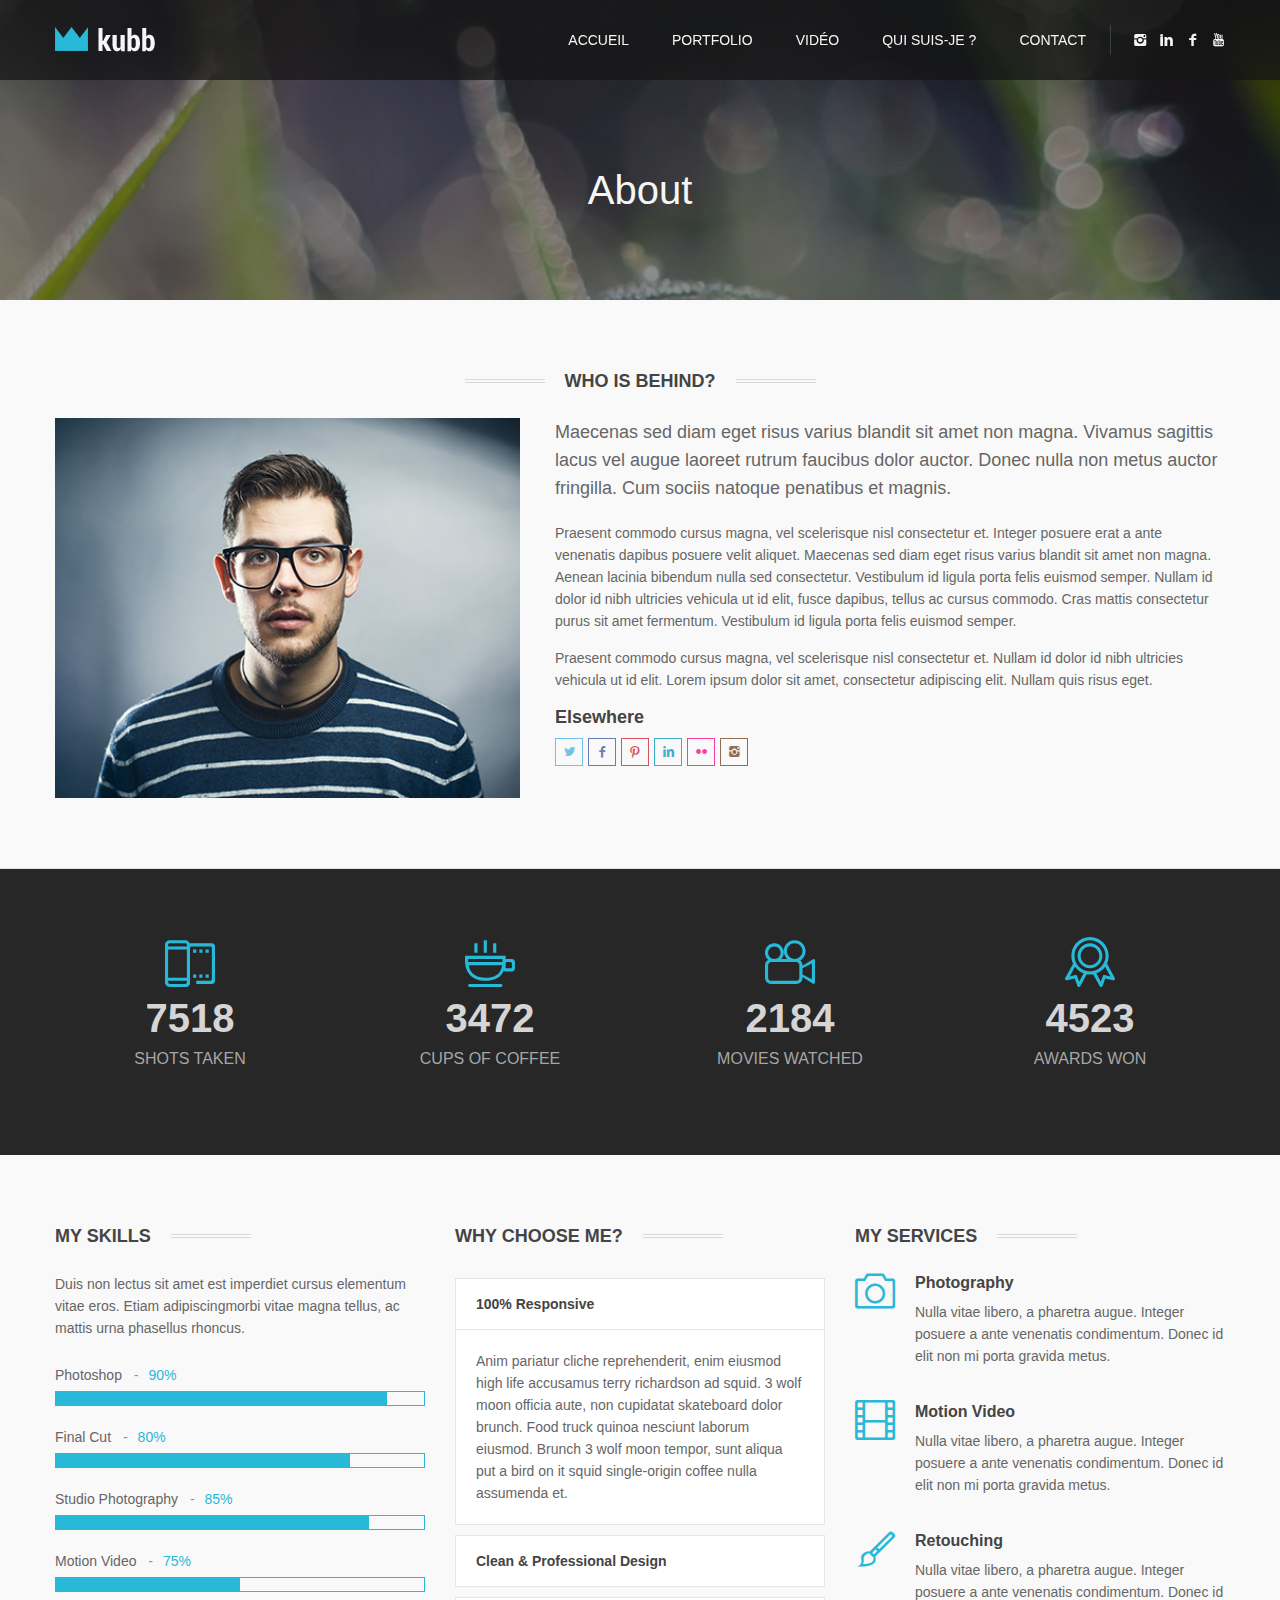
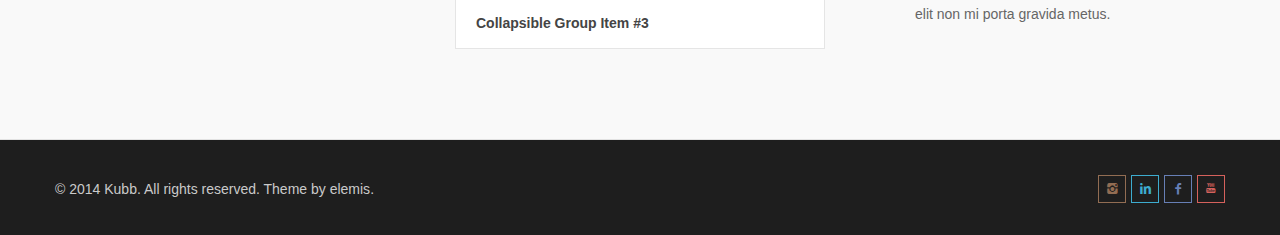
==== about.html @ 8f8e3b2b "Links update" ====
<!DOCTYPE html>
<html lang="en">

<head>
  <meta charset="utf-8">
  <meta name="viewport" content="width=device-width, initial-scale=1.0">
  <meta name="description" content="">
  <meta name="author" content="">
  <link rel="shortcut icon" href="style/images/favicon.png">
  <title>Kubb</title>
  <!-- Bootstrap core CSS -->
  <link href="style/css/bootstrap.css" rel="stylesheet">
  <link href="style/css/settings.css" rel="stylesheet">
  <link href="style/js/google-code-prettify/prettify.css" rel="stylesheet">
  <link href="style/js/fancybox/jquery.fancybox.css" rel="stylesheet" type="text/css" media="all" />
  <link href="style/js/fancybox/helpers/jquery.fancybox-thumbs.css?v=1.0.2" rel="stylesheet" type="text/css" />
  <link href="style.css" rel="stylesheet">
  <link href="style/css/color/aqua.css" rel="stylesheet">
  <link
    href='http://fonts.googleapis.com/css?family=Roboto:400,400italic,500,500italic,700italic,700,900,900italic,300italic,300,100italic,100'
    rel='stylesheet' type='text/css'>
  <link href='http://fonts.googleapis.com/css?family=Roboto+Condensed:300italic,400italic,700italic,400,700,300'
    rel='stylesheet' type='text/css'>
  <link href='http://fonts.googleapis.com/css?family=Roboto+Slab:400,700,300,100' rel='stylesheet' type='text/css'>
  <link href="style/type/fontello.css" rel="stylesheet">
  <link href="style/type/budicons.css" rel="stylesheet">
  <!-- HTML5 shim and Respond.js IE8 support of HTML5 elements and media queries -->
  <!--[if lt IE 9]>
      <script src="style/js/html5shiv.js"></script>
      <script src="https://oss.maxcdn.com/libs/respond.js/1.3.0/respond.min.js"></script>
      <![endif]-->
</head>

<body>
  <div class="body-wrapper">
    <div class="navbar">
      <div class="navbar-header">
        <div class="container">
          <div class="basic-wrapper"> <a class="btn responsive-menu pull-right" data-toggle="collapse"
              data-target=".navbar-collapse"><i class='icon-menu-1'></i></a> <a class="navbar-brand"
              href="index.html"><img src="style/images/logo.png" alt="" data-src="style/images/logo.png"
                data-ret="style/images/logo@2x.png" class="retina" /></a> </div>
          <nav class="collapse navbar-collapse pull-right">
            <ul class="nav navbar-nav">
              <li class="dropdown">
                <a href="index.html">Accueil</a>
              </li>
              <li class=" dropdown">
                <a href="portfolio.html">Portfolio</a>
              </li>
              <li class=" dropdown">
                <a href="video.html">Vidéo</a>
              </li>
              <li class=" dropdown"><a href="about.html">Qui suis-je ?</a>
              </li>
              <li class=" dropdown"><a href="contact.html">Contact</a>
              </li>
            </ul>
            <ul class=" social pull-right">
              <li><a href="https://www.instagram.com/rottier_rachel/" target="_blank"><i
                    class="icon-s-instagram"></i></a></li>
              <li><a href="https://www.linkedin.com/in/rachel-rottier-8515381b0/" target="_blank"><i
                    class="icon-s-linkedin"></i></a>
              </li>
              <li><a href="https://www.facebook.com/Rottier.Rachel" target="_blank"><i class="icon-s-facebook"></i></a>
              </li>
              <li><a href="https://www.facebook.com/Rottier.Rachel" target="_blank"><i class="icon-s-youtube"></i></a>
              </li>
            </ul>
          </nav>
        </div>
      </div>
      <!--/.nav-collapse -->
    </div>
    <!--/.navbar -->
    <div class="page-title" style="background-image: url(style/images/art/page-title-7.jpg);">
      <div class="overlay"></div>
      <h1>About</h1>
    </div>
    <div class="light-wrapper">
      <div class="container inner">
        <div class="section-title text-center">
          <h3>Who is Behind?</h3>
        </div>
        <div class="row">
          <div class="col-sm-5 rp20">
            <figure><img src="style/images/art/about2.jpg" alt="" /></figure>
          </div>
          <!-- /.span3 -->
          <div class="col-sm-7">
            <p class="lead">Maecenas sed diam eget risus varius blandit sit amet non magna. Vivamus sagittis lacus vel
              augue laoreet rutrum faucibus dolor auctor. Donec nulla non metus auctor fringilla. Cum sociis natoque
              penatibus et magnis.</p>
            <p>Praesent commodo cursus magna, vel scelerisque nisl consectetur et. Integer posuere erat a ante venenatis
              dapibus posuere velit aliquet. Maecenas sed diam eget risus varius blandit sit amet non magna. Aenean
              lacinia bibendum nulla sed consectetur. Vestibulum id ligula porta felis euismod semper. Nullam id dolor
              id nibh ultricies vehicula ut id elit, fusce dapibus, tellus ac cursus commodo. Cras mattis consectetur
              purus sit amet fermentum. Vestibulum id ligula porta felis euismod semper.</p>
            <p>Praesent commodo cursus magna, vel scelerisque nisl consectetur et. Nullam id dolor id nibh ultricies
              vehicula ut id elit. Lorem ipsum dolor sit amet, consectetur adipiscing elit. Nullam quis risus eget.</p>
            <h3>Elsewhere</h3>
            <ul class="social">
              <li><a href="#"><i class="icon-s-twitter"></i></a></li>
              <li><a href="#"><i class="icon-s-facebook"></i></a></li>
              <li><a href="#"><i class="icon-s-pinterest"></i></a></li>
              <li><a href="#"><i class="icon-s-linkedin"></i></a></li>
              <li><a href="#"><i class="icon-s-flickr"></i></a></li>
              <li><a href="#"><i class="icon-s-instagram"></i></a></li>
            </ul>
          </div>
          <!-- /.span9 -->
        </div>
        <!-- /.row -->

      </div>
    </div>
    <div class="black-wrapper">
      <div class="container inner">
        <div class="row text-center services-2 facts">
          <div class="col-sm-3">
            <div class="col-wrapper">
              <div class="icon-border bm15"> <i class="budicon-video-2"></i> </div>
              <h4>7518</h4>
              <p>Shots Taken</p>
            </div>
          </div>
          <div class="col-sm-3">
            <div class="col-wrapper">
              <div class="icon-border bm15"> <i class="budicon-coffee"></i> </div>
              <h4>3472</h4>
              <p>Cups of Coffee</p>
            </div>
          </div>
          <div class="col-sm-3">
            <div class="col-wrapper">
              <div class="icon-border bm15"> <i class="budicon-video"></i> </div>
              <h4>2184</h4>
              <p>Movies Watched</p>
            </div>
          </div>
          <div class="col-sm-3">
            <div class="col-wrapper">
              <div class="icon-border bm15"> <i class="budicon-award-1"></i> </div>
              <h4>4523</h4>
              <p>Awards Won</p>
            </div>
          </div>
        </div>
      </div>
    </div>

    <div class="light-wrapper">
      <div class="container inner">
        <div class="row">
          <div class="col-sm-4">
            <div class="section-title">
              <h3>My Skills</h3>
            </div>
            <p>Duis non lectus sit amet est imperdiet cursus elementum vitae eros. Etiam adipiscingmorbi vitae magna
              tellus, ac mattis urna phasellus rhoncus.</p>
            <div class="divide10"></div>
            <ul class="progress-list">
              <li>
                <p>Photoshop <em>90%</em></p>
                <div class="progress plain">
                  <div class="bar" style="width: 90%;"></div>
                </div>
              </li>
              <li>
                <p>Final Cut <em>80%</em></p>
                <div class="progress plain">
                  <div class="bar" style="width: 80%;"></div>
                </div>
              </li>
              <li>
                <p>Studio Photography <em>85%</em></p>
                <div class="progress plain">
                  <div class="bar" style="width: 85%;"></div>
                </div>
              </li>
              <li>
                <p>Motion Video <em>75%</em></p>
                <div class="progress plain">
                  <div class="bar" style="width: 50%;"></div>
                </div>
              </li>
            </ul>
            <!-- /.progress-list -->
          </div>
          <div class="col-sm-4">
            <div class="section-title">
              <h3>Why Choose Me?</h3>
            </div>
            <div class="divide5"></div>
            <div class="panel-group" id="accordion">
              <div class="panel panel-default">
                <div class="panel-heading">
                  <h4 class="panel-title"> <a data-toggle="collapse" class="panel-toggle active"
                      data-parent="#accordion" href="#collapseOne"> 100% Responsive </a> </h4>
                </div>
                <div id="collapseOne" class="panel-collapse collapse in">
                  <div class="panel-body">Anim pariatur cliche reprehenderit, enim eiusmod high life accusamus terry
                    richardson ad squid. 3 wolf moon officia aute, non cupidatat skateboard dolor brunch. Food truck
                    quinoa nesciunt laborum eiusmod. Brunch 3 wolf moon tempor, sunt aliqua put a bird on it squid
                    single-origin coffee nulla assumenda et.</div>
                </div>
              </div>
              <div class="panel panel-default">
                <div class="panel-heading">
                  <h4 class="panel-title"> <a data-toggle="collapse" class="panel-toggle" data-parent="#accordion"
                      href="#collapseTwo"> Clean & Professional Design </a> </h4>
                </div>
                <div id="collapseTwo" class="panel-collapse collapse">
                  <div class="panel-body"> Anim pariatur cliche reprehenderit, enim eiusmod high life accusamus terry
                    richardson ad squid. 3 wolf moon officia aute, non cupidatat skateboard dolor brunch. Food truck
                    quinoa nesciunt laborum eiusmod. Brunch 3 wolf moon tempor, sunt aliqua put a bird on it squid
                    single-origin coffee nulla assumenda shoreditch et. Ad vegan excepteur butcher vice lomo. Leggings
                    occaecat craft beer farm-to-table, raw denim aesthetic synth nesciunt you probably haven't heard of
                    them accusamus labore sustainable VHS. </div>
                </div>
              </div>
              <div class="panel panel-default">
                <div class="panel-heading">
                  <h4 class="panel-title"> <a data-toggle="collapse" class="panel-toggle" data-parent="#accordion"
                      href="#collapseThree"> Collapsible Group Item #3 </a> </h4>
                </div>
                <div id="collapseThree" class="panel-collapse collapse">
                  <div class="panel-body"> Anim pariatur cliche reprehenderit, enim eiusmod high life accusamus terry
                    richardson ad squid. 3 wolf moon officia aute, non cupidatat skateboard dolor brunch. Food truck
                    quinoa nesciunt laborum eiusmod. Brunch 3 wolf moon tempor, sunt aliqua put a bird on it squid
                    single-origin coffee nulla assumenda shoreditch et. Nihil anim keffiyeh helvetica, craft beer labore
                    wes anderson cred nesciunt sapiente ea proident. Ad vegan excepteur butcher vice lomo. Leggings
                    occaecat craft beer farm-to-table, raw denim aesthetic synth nesciunt you probably haven't heard of
                    them accusamus labore sustainable VHS. </div>
                </div>
              </div>
            </div>
          </div>
          <div class="col-sm-4">
            <div class="section-title">
              <h3> My Services</h3>
            </div>
            <div class="services-1">
              <div class="row">
                <div class="col-sm-12">
                  <div class="bm20">
                    <div class="icon"> <i class="budicon-camera-1 icn"></i> </div>
                    <!-- /.icon -->
                    <div class="text">
                      <h4>Photography</h4>
                      <p>Nulla vitae libero, a pharetra augue. Integer posuere a ante venenatis condimentum. Donec id
                        elit non mi porta gravida metus.</p>
                    </div>
                    <!-- /.text -->
                  </div>
                  <!-- /.div -->
                  <div class="bm20">
                    <div class="icon"> <i class="budicon-video-1 icn"></i> </div>
                    <!-- /.icon -->
                    <div class="text">
                      <h4>Motion Video</h4>
                      <p>Nulla vitae libero, a pharetra augue. Integer posuere a ante venenatis condimentum. Donec id
                        elit non mi porta gravida metus.</p>
                    </div>
                    <!-- /.text -->
                  </div>
                  <!-- /.div -->
                  <div class="bm20">
                    <div class="icon"> <i class="budicon-brush icn"></i> </div>
                    <!-- /.icon -->
                    <div class="text">
                      <h4>Retouching</h4>
                      <p>Nulla vitae libero, a pharetra augue. Integer posuere a ante venenatis condimentum. Donec id
                        elit non mi porta gravida metus.</p>
                    </div>
                    <!-- /.text -->
                  </div>
                  <!-- /.div -->
                </div>
                <!-- /.col-sm-12 -->
              </div>
              <!-- /.row -->
            </div>
            <!-- /.col-services -->
          </div>
        </div>
      </div>
    </div>
    <footer class="footer black-wrapper">
      <div class="container inner">
        <p class="pull-left">© 2014 Kubb. All rights reserved. Theme by <a href="http://elemisfreebies.com">elemis</a>.
        </p>
        <ul class="social pull-right">
          <li><a href="https://www.instagram.com/rottier_rachel/"><i class="icon-s-instagram"></i></a></li>
          <li><a href="https://www.linkedin.com/in/rachel-rottier-8515381b0/"><i class="icon-s-linkedin"></i></a></li>
          <li><a href="https://www.facebook.com/Rottier.Rachel"><i class="icon-s-facebook"></i></a></li>
          <li><a href="#"><i class="icon-s-youtube"></i></a></li>
        </ul>
      </div>
      <!-- .container -->
    </footer>
    <!-- /footer -->

  </div>
  <!-- /.body-wrapper -->
  <script src="style/js/jquery.min.js"></script>
  <script src="style/js/bootstrap.min.js"></script>
  <script src="style/js/twitter-bootstrap-hover-dropdown.min.js"></script>
  <script src="style/js/jquery.themepunch.plugins.min.js"></script>
  <script src="style/js/jquery.themepunch.revolution.min.js"></script>
  <script src="style/js/jquery.fancybox.pack.js"></script>
  <script src="style/js/fancybox/helpers/jquery.fancybox-thumbs.js?v=1.0.2"></script>
  <script src="style/js/fancybox/helpers/jquery.fancybox-media.js?v=1.0.0"></script>
  <script src="style/js/jquery.isotope.min.js"></script>
  <script src="style/js/jquery.easytabs.min.js"></script>
  <script src="style/js/idangerous.swiper-2.1.min.js"></script>
  <script src="style/js/jquery.fitvids.js"></script>
  <script src="style/js/jquery.sticky.js"></script>
  <script src="style/js/google-code-prettify/prettify.js"></script>
  <script src="style/js/jquery.slickforms.js"></script>
  <script src="style/js/jquery.dcflickr.1.0.js"></script>
  <script src="style/js/retina.js"></script>
  <script src="style/js/classie.js"></script>
  <script src="style/js/scripts.js"></script>
</body>

</html>
---- style/css/settings.css ----
/*-----------------------------------------------------------------------------

	-	Revolution Slider 4.1 Captions -

		Screen Stylesheet

version:   	1.4.5
date:      	27/11/13
author:		themepunch
email:     	info@themepunch.com
website:   	http://www.themepunch.com
-----------------------------------------------------------------------------*/



/*************************
	-	CAPTIONS	-
**************************/

.tp-hide-revslider,.tp-caption.tp-hidden-caption	{	visibility:hidden !important; display:none !important;}


.tp-caption { z-index:1; white-space:nowrap}

.tp-caption-demo .tp-caption	{	position:relative !important; display:inline-block; margin-bottom:10px; margin-right:20px !important;}


.tp-caption.whitedivider3px {

	color: #000000;
	text-shadow: none;
	background-color: rgb(255, 255, 255);
	background-color: rgba(255, 255, 255, 1);
	text-decoration: none;
	min-width: 408px;
	min-height: 3px;
	background-position: initial initial;
	background-repeat: initial initial;
	border-width: 0px;
	border-color: #000000;
	border-style: none;
}


.tp-caption.finewide_large_white {
color:#ffffff;
text-shadow:none;
font-size:60px;
line-height:60px;
font-weight:300;
font-family:"Open Sans", sans-serif;
background-color:transparent;
text-decoration:none;
text-transform:uppercase;
letter-spacing:8px;
border-width:0px;
border-color:rgb(0, 0, 0);
border-style:none;
}

.tp-caption.whitedivider3px {
color:#000000;
text-shadow:none;
background-color:rgb(255, 255, 255);
background-color:rgba(255, 255, 255, 1);
text-decoration:none;
font-size:0px;
line-height:0;
min-width:468px;
min-height:3px;
border-width:0px;
border-color:rgb(0, 0, 0);
border-style:none;
}

.tp-caption.finewide_medium_white {
color:#ffffff;
text-shadow:none;
font-size:37px;
line-height:37px;
font-weight:300;
font-family:"Open Sans", sans-serif;
background-color:transparent;
text-decoration:none;
text-transform:uppercase;
letter-spacing:5px;
border-width:0px;
border-color:rgb(0, 0, 0);
border-style:none;
}

.tp-caption.boldwide_small_white {
font-size:25px;
line-height:25px;
font-weight:800;
font-family:"Open Sans", sans-serif;
color:rgb(255, 255, 255);
text-decoration:none;
background-color:transparent;
text-shadow:none;
text-transform:uppercase;
letter-spacing:5px;
border-width:0px;
border-color:rgb(0, 0, 0);
border-style:none;
}

.tp-caption.whitedivider3px_vertical {
color:#000000;
text-shadow:none;
background-color:rgb(255, 255, 255);
background-color:rgba(255, 255, 255, 1);
text-decoration:none;
font-size:0px;
line-height:0;
min-width:3px;
min-height:130px;
border-width:0px;
border-color:rgb(0, 0, 0);
border-style:none;
}

.tp-caption.finewide_small_white {
color:#ffffff;
text-shadow:none;
font-size:25px;
line-height:25px;
font-weight:300;
font-family:"Open Sans", sans-serif;
background-color:transparent;
text-decoration:none;
text-transform:uppercase;
letter-spacing:5px;
border-width:0px;
border-color:rgb(0, 0, 0);
border-style:none;
}

.tp-caption.finewide_verysmall_white_mw {
font-size:13px;
line-height:25px;
font-weight:400;
font-family:"Open Sans", sans-serif;
color:#ffffff;
text-decoration:none;
background-color:transparent;
text-shadow:none;
text-transform:uppercase;
letter-spacing:5px;
max-width:470px;
white-space:normal !important;
border-width:0px;
border-color:rgb(0, 0, 0);
border-style:none;
}

.tp-caption.lightgrey_divider {
text-decoration:none;
background-color:rgb(235, 235, 235);
background-color:rgba(235, 235, 235, 1);
width:370px;
height:3px;
background-position:initial initial;
background-repeat:initial initial;
border-width:0px;
border-color:rgb(34, 34, 34);
border-style:none;
}

.tp-caption.finewide_large_white {
color: #FFF;
text-shadow: none;
font-size: 60px;
line-height: 60px;
font-weight: 300;
font-family: "Open Sans", sans-serif;
background-color: rgba(0, 0, 0, 0);
text-decoration: none;
text-transform: uppercase;
letter-spacing: 8px;
border-width: 0px;
border-color: #000;
border-style: none;
}

.tp-caption.finewide_medium_white {
color: #FFF;
text-shadow: none;
font-size: 34px;
line-height: 34px;
font-weight: 300;
font-family: "Open Sans", sans-serif;
background-color: rgba(0, 0, 0, 0);
text-decoration: none;
text-transform: uppercase;
letter-spacing: 5px;
border-width: 0px;
border-color: #000;
border-style: none;
}

.tp-caption.huge_red {
position:absolute;
color:rgb(223,75,107);
font-weight:400;
font-size:150px;
line-height:130px;
font-family: 'Oswald', sans-serif;
margin:0px;
border-width:0px;
border-style:none;
white-space:nowrap;
background-color:rgb(45,49,54);
padding:0px;
}

.tp-caption.middle_yellow {
position:absolute;
color:rgb(251,213,114);
font-weight:600;
font-size:50px;
line-height:50px;
font-family: 'Open Sans', sans-serif;
margin:0px;
border-width:0px;
border-style:none;
white-space:nowrap;
}

.tp-caption.huge_thin_yellow {
	position:absolute;
color:rgb(251,213,114);
font-weight:300;
font-size:90px;
line-height:90px;
font-family: 'Open Sans', sans-serif;
margin:0px;
letter-spacing: 20px;
border-width:0px;
border-style:none;
white-space:nowrap;
}

.tp-caption.big_dark {
position:absolute;
color:#333;
font-weight:700;
font-size:70px;
line-height:70px;
font-family:"Open Sans";
margin:0px;
border-width:0px;
border-style:none;
white-space:nowrap;
}

.tp-caption.medium_dark {
position:absolute;
color:#333;
font-weight:300;
font-size:40px;
line-height:40px;
font-family:"Open Sans";
margin:0px;
letter-spacing: 5px;
border-width:0px;
border-style:none;
white-space:nowrap;
}


.tp-caption.medium_grey {
position:absolute;
color:#fff;
text-shadow:0px 2px 5px rgba(0, 0, 0, 0.5);
font-weight:700;
font-size:20px;
line-height:20px;
font-family:Arial;
padding:2px 4px;
margin:0px;
border-width:0px;
border-style:none;
background-color:#888;
white-space:nowrap;
}

.tp-caption.small_text {
position:absolute;
color:#fff;
text-shadow:0px 2px 5px rgba(0, 0, 0, 0.5);
font-weight:700;
font-size:14px;
line-height:20px;
font-family:Arial;
margin:0px;
border-width:0px;
border-style:none;
white-space:nowrap;
}

.tp-caption.medium_text {
position:absolute;
color:#fff;
text-shadow:0px 2px 5px rgba(0, 0, 0, 0.5);
font-weight:700;
font-size:20px;
line-height:20px;
font-family:Arial;
margin:0px;
border-width:0px;
border-style:none;
white-space:nowrap;
}


.tp-caption.large_bold_white_25 {
font-size:55px;
line-height:65px;
font-weight:700;
font-family:"Open Sans";
color:#fff;
text-decoration:none;
background-color:transparent;
text-align:center;
text-shadow:#000 0px 5px 10px;
border-width:0px;
border-color:rgb(255, 255, 255);
border-style:none;
}

.tp-caption.medium_text_shadow {
font-size:25px;
line-height:25px;
font-weight:600;
font-family:"Open Sans";
color:#fff;
text-decoration:none;
background-color:transparent;
text-align:center;
text-shadow:#000 0px 5px 10px;
border-width:0px;
border-color:rgb(255, 255, 255);
border-style:none;
}

.tp-caption.large_text {
position:absolute;
color:#fff;
text-shadow:0px 2px 5px rgba(0, 0, 0, 0.5);
font-weight:700;
font-size:40px;
line-height:40px;
font-family:Arial;
margin:0px;
border-width:0px;
border-style:none;
white-space:nowrap;
}

.tp-caption.medium_bold_grey {
font-size:30px;
line-height:30px;
font-weight:800;
font-family:"Open Sans";
color:rgb(102, 102, 102);
text-decoration:none;
background-color:transparent;
text-shadow:none;
margin:0px;
padding:1px 4px 0px;
border-width:0px;
border-color:rgb(255, 214, 88);
border-style:none;
}

.tp-caption.very_large_text {
position:absolute;
color:#fff;
text-shadow:0px 2px 5px rgba(0, 0, 0, 0.5);
font-weight:700;
font-size:60px;
line-height:60px;
font-family:Arial;
margin:0px;
border-width:0px;
border-style:none;
white-space:nowrap;
letter-spacing:-2px;
}

.tp-caption.very_big_white {
position:absolute;
color:#fff;
text-shadow:none;
font-weight:800;
font-size:60px;
line-height:60px;
font-family:Arial;
margin:0px;
border-width:0px;
border-style:none;
white-space:nowrap;
padding:0px 4px;
padding-top:1px;
background-color:#000;
}

.tp-caption.very_big_black {
position:absolute;
color:#000;
text-shadow:none;
font-weight:700;
font-size:60px;
line-height:60px;
font-family:Arial;
margin:0px;
border-width:0px;
border-style:none;
white-space:nowrap;
padding:0px 4px;
padding-top:1px;
background-color:#fff;
}

.tp-caption.modern_medium_fat {
position:absolute;
color:#000;
text-shadow:none;
font-weight:800;
font-size:24px;
line-height:20px;
font-family:"Open Sans", sans-serif;
margin:0px;
border-width:0px;
border-style:none;
white-space:nowrap;
}

.tp-caption.modern_medium_fat_white {
position:absolute;
color:#fff;
text-shadow:none;
font-weight:800;
font-size:24px;
line-height:20px;
font-family:"Open Sans", sans-serif;
margin:0px;
border-width:0px;
border-style:none;
white-space:nowrap;
}

.tp-caption.modern_medium_light {
position:absolute;
color:#000;
text-shadow:none;
font-weight:300;
font-size:24px;
line-height:20px;
font-family:"Open Sans", sans-serif;
margin:0px;
border-width:0px;
border-style:none;
white-space:nowrap;
}

.tp-caption.modern_big_bluebg {
position:absolute;
color:#fff;
text-shadow:none;
font-weight:800;
font-size:30px;
line-height:36px;
font-family:"Open Sans", sans-serif;
padding:3px 10px;
margin:0px;
border-width:0px;
border-style:none;
background-color:#4e5b6c;
letter-spacing:0;
}

.tp-caption.modern_big_redbg {
position:absolute;
color:#fff;
text-shadow:none;
font-weight:300;
font-size:30px;
line-height:36px;
font-family:"Open Sans", sans-serif;
padding:3px 10px;
padding-top:1px;
margin:0px;
border-width:0px;
border-style:none;
background-color:#de543e;
letter-spacing:0;
}

.tp-caption.modern_small_text_dark {
position:absolute;
color:#555;
text-shadow:none;
font-size:14px;
line-height:22px;
font-family:Arial;
margin:0px;
border-width:0px;
border-style:none;
white-space:nowrap;
}

.tp-caption.boxshadow {
-moz-box-shadow:0px 0px 20px rgba(0, 0, 0, 0.5);
-webkit-box-shadow:0px 0px 20px rgba(0, 0, 0, 0.5);
box-shadow:0px 0px 20px rgba(0, 0, 0, 0.5);
}

.tp-caption.black {
color:#000;
text-shadow:none;
}

.tp-caption.noshadow {
text-shadow:none;
}

.tp-caption a {
color:#ff7302;
text-shadow:none;
-webkit-transition:all 0.2s ease-out;
-moz-transition:all 0.2s ease-out;
-o-transition:all 0.2s ease-out;
-ms-transition:all 0.2s ease-out;
}

.tp-caption a:hover {
color:#ffa902;
}

.tp-caption.thinheadline_dark {
position:absolute;
color:rgba(0,0,0,0.85);
text-shadow:none;
font-weight:300;
font-size:30px;
line-height:30px;
font-family:"Open Sans";
background-color:transparent;
}

.tp-caption.thintext_dark {
position:absolute;
color:rgba(0,0,0,0.85);
text-shadow:none;
font-weight:300;
font-size:16px;
line-height:26px;
font-family:"Open Sans";
background-color:transparent;
}

.tp-caption.medium_bg_red a {
	color: #fff;
    text-decoration: none;
}

.tp-caption.medium_bg_red a:hover {
	color: #fff;
    text-decoration: underline;
}

.tp-caption.smoothcircle {
font-size:30px;
line-height:75px;
font-weight:800;
font-family:"Open Sans";
color:rgb(255, 255, 255);
text-decoration:none;
background-color:rgb(0, 0, 0);
background-color:rgba(0, 0, 0, 0.498039);
padding:50px 25px;
text-align:center;
border-radius:500px 500px 500px 500px;
border-width:0px;
border-color:rgb(0, 0, 0);
border-style:none;
}

.tp-caption.largeblackbg {
font-size:50px;
line-height:70px;
font-weight:300;
font-family:"Open Sans";
color:rgb(255, 255, 255);
text-decoration:none;
background-color:rgb(0, 0, 0);
padding:0px 20px 5px;
text-shadow:none;
border-width:0px;
border-color:rgb(255, 255, 255);
border-style:none;
}

.tp-caption.largepinkbg {
position:absolute;
color:#fff;
text-shadow:none;
font-weight:300;
font-size:50px;
line-height:70px;
font-family:"Open Sans";
background-color:#db4360;
padding:0px 20px;
-webkit-border-radius:0px;
-moz-border-radius:0px;
border-radius:0px;
}

.tp-caption.largewhitebg {
position:absolute;
color:#000;
text-shadow:none;
font-weight:300;
font-size:50px;
line-height:70px;
font-family:"Open Sans";
background-color:#fff;
padding:0px 20px;
-webkit-border-radius:0px;
-moz-border-radius:0px;
border-radius:0px;
}

.tp-caption.largegreenbg {
position:absolute;
color:#fff;
text-shadow:none;
font-weight:300;
font-size:50px;
line-height:70px;
font-family:"Open Sans";
background-color:#67ae73;
padding:0px 20px;
-webkit-border-radius:0px;
-moz-border-radius:0px;
border-radius:0px;
}

.tp-caption.excerpt {
font-size:36px;
line-height:36px;
font-weight:700;
font-family:Arial;
color:#ffffff;
text-decoration:none;
background-color:rgba(0, 0, 0, 1);
text-shadow:none;
margin:0px;
letter-spacing:-1.5px;
padding:1px 4px 0px 4px;
width:150px;
white-space:normal !important;
height:auto;
border-width:0px;
border-color:rgb(255, 255, 255);
border-style:none;
}

.tp-caption.large_bold_grey {
font-size:60px;
line-height:60px;
font-weight:800;
font-family:"Open Sans";
color:rgb(102, 102, 102);
text-decoration:none;
background-color:transparent;
text-shadow:none;
margin:0px;
padding:1px 4px 0px;
border-width:0px;
border-color:rgb(255, 214, 88);
border-style:none;
}

.tp-caption.medium_thin_grey {
font-size:34px;
line-height:30px;
font-weight:300;
font-family:"Open Sans";
color:rgb(102, 102, 102);
text-decoration:none;
background-color:transparent;
padding:1px 4px 0px;
text-shadow:none;
margin:0px;
border-width:0px;
border-color:rgb(255, 214, 88);
border-style:none;
}

.tp-caption.small_thin_grey {
font-size:18px;
line-height:26px;
font-weight:300;
font-family:"Open Sans";
color:rgb(117, 117, 117);
text-decoration:none;
background-color:transparent;
padding:1px 4px 0px;
text-shadow:none;
margin:0px;
border-width:0px;
border-color:rgb(255, 214, 88);
border-style:none;
}

.tp-caption.lightgrey_divider {
text-decoration:none;
background-color:rgba(235, 235, 235, 1);
width:370px;
height:3px;
background-position:initial initial;
background-repeat:initial initial;
border-width:0px;
border-color:rgb(34, 34, 34);
border-style:none;
}

.tp-caption.large_bold_darkblue {
font-size:58px;
line-height:60px;
font-weight:800;
font-family:"Open Sans";
color:rgb(52, 73, 94);
text-decoration:none;
background-color:transparent;
border-width:0px;
border-color:rgb(255, 214, 88);
border-style:none;
}

.tp-caption.medium_bg_darkblue {
font-size:20px;
line-height:20px;
font-weight:800;
font-family:"Open Sans";
color:rgb(255, 255, 255);
text-decoration:none;
background-color:rgb(52, 73, 94);
padding:10px;
border-width:0px;
border-color:rgb(255, 214, 88);
border-style:none;
}

.tp-caption.medium_bold_red {
font-size:24px;
line-height:30px;
font-weight:800;
font-family:"Open Sans";
color:rgb(227, 58, 12);
text-decoration:none;
background-color:transparent;
padding:0px;
border-width:0px;
border-color:rgb(255, 214, 88);
border-style:none;
}

.tp-caption.medium_light_red {
font-size:21px;
line-height:26px;
font-weight:300;
font-family:"Open Sans";
color:rgb(227, 58, 12);
text-decoration:none;
background-color:transparent;
padding:0px;
border-width:0px;
border-color:rgb(255, 214, 88);
border-style:none;
}

.tp-caption.medium_bg_red {
font-size:20px;
line-height:20px;
font-weight:800;
font-family:"Open Sans";
color:rgb(255, 255, 255);
text-decoration:none;
background-color:rgb(227, 58, 12);
padding:10px;
border-width:0px;
border-color:rgb(255, 214, 88);
border-style:none;
}

.tp-caption.medium_bold_orange {
font-size:24px;
line-height:30px;
font-weight:800;
font-family:"Open Sans";
color:rgb(243, 156, 18);
text-decoration:none;
background-color:transparent;
border-width:0px;
border-color:rgb(255, 214, 88);
border-style:none;
}

.tp-caption.medium_bg_orange {
font-size:20px;
line-height:20px;
font-weight:800;
font-family:"Open Sans";
color:rgb(255, 255, 255);
text-decoration:none;
background-color:rgb(243, 156, 18);
padding:10px;
border-width:0px;
border-color:rgb(255, 214, 88);
border-style:none;
}

.tp-caption.grassfloor {
text-decoration:none;
background-color:rgba(160, 179, 151, 1);
width:4000px;
height:150px;
border-width:0px;
border-color:rgb(34, 34, 34);
border-style:none;
}

.tp-caption.large_bold_white {
font-size:58px;
line-height:60px;
font-weight:800;
font-family:"Open Sans";
color:rgb(255, 255, 255);
text-decoration:none;
background-color:transparent;
border-width:0px;
border-color:rgb(255, 214, 88);
border-style:none;
}

.tp-caption.medium_light_white {
font-size:30px;
line-height:36px;
font-weight:300;
font-family:"Open Sans";
color:rgb(255, 255, 255);
text-decoration:none;
background-color:transparent;
padding:0px;
border-width:0px;
border-color:rgb(255, 214, 88);
border-style:none;
}

.tp-caption.mediumlarge_light_white {
font-size:34px;
line-height:40px;
font-weight:300;
font-family:"Open Sans";
color:rgb(255, 255, 255);
text-decoration:none;
background-color:transparent;
padding:0px;
border-width:0px;
border-color:rgb(255, 214, 88);
border-style:none;
}

.tp-caption.mediumlarge_light_white_center {
font-size:34px;
line-height:40px;
font-weight:300;
font-family:"Open Sans";
color:#ffffff;
text-decoration:none;
background-color:transparent;
padding:0px 0px 0px 0px;
text-align:center;
border-width:0px;
border-color:rgb(255, 214, 88);
border-style:none;
}

.tp-caption.medium_bg_asbestos {
font-size:20px;
line-height:20px;
font-weight:800;
font-family:"Open Sans";
color:rgb(255, 255, 255);
text-decoration:none;
background-color:rgb(127, 140, 141);
padding:10px;
border-width:0px;
border-color:rgb(255, 214, 88);
border-style:none;
}

.tp-caption.medium_light_black {
font-size:30px;
line-height:36px;
font-weight:300;
font-family:"Open Sans";
color:rgb(0, 0, 0);
text-decoration:none;
background-color:transparent;
padding:0px;
border-width:0px;
border-color:rgb(255, 214, 88);
border-style:none;
}

.tp-caption.large_bold_black {
font-size:58px;
line-height:60px;
font-weight:800;
font-family:"Open Sans";
color:rgb(0, 0, 0);
text-decoration:none;
background-color:transparent;
border-width:0px;
border-color:rgb(255, 214, 88);
border-style:none;
}

.tp-caption.mediumlarge_light_darkblue {
font-size:34px;
line-height:40px;
font-weight:300;
font-family:"Open Sans";
color:rgb(52, 73, 94);
text-decoration:none;
background-color:transparent;
padding:0px;
border-width:0px;
border-color:rgb(255, 214, 88);
border-style:none;
}

.tp-caption.small_light_white {
font-size:17px;
line-height:28px;
font-weight:300;
font-family:"Open Sans";
color:rgb(255, 255, 255);
text-decoration:none;
background-color:transparent;
padding:0px;
border-width:0px;
border-color:rgb(255, 214, 88);
border-style:none;
}

.tp-caption.roundedimage {
border-width:0px;
border-color:rgb(34, 34, 34);
border-style:none;
}

.tp-caption.large_bg_black {
font-size:40px;
line-height:40px;
font-weight:800;
font-family:"Open Sans";
color:rgb(255, 255, 255);
text-decoration:none;
background-color:rgb(0, 0, 0);
padding:10px 20px 15px;
border-width:0px;
border-color:rgb(255, 214, 88);
border-style:none;
}

.tp-caption.mediumwhitebg {
font-size:30px;
line-height:30px;
font-weight:300;
font-family:"Open Sans";
color:rgb(0, 0, 0);
text-decoration:none;
background-color:rgb(255, 255, 255);
padding:5px 15px 10px;
text-shadow:none;
border-width:0px;
border-color:rgb(0, 0, 0);
border-style:none;
}

.tp-caption.medium_bg_orange_new1 {
font-size:20px;
line-height:20px;
font-weight:800;
font-family:"Open Sans";
color:rgb(255, 255, 255);
text-decoration:none;
background-color:rgb(243, 156, 18);
padding:10px;
border-width:0px;
border-color:rgb(255, 214, 88);
border-style:none;
}



.tp-caption.boxshadow{
		-moz-box-shadow: 0px 0px 20px rgba(0, 0, 0, 0.5);
		-webkit-box-shadow: 0px 0px 20px rgba(0, 0, 0, 0.5);
		box-shadow: 0px 0px 20px rgba(0, 0, 0, 0.5);
	}

.tp-caption.black{
		color: #000;
		text-shadow: none;
		font-weight: 300;
		font-size: 19px;
		line-height: 19px;
		font-family: 'Open Sans', sans;
	}

.tp-caption.noshadow {
		text-shadow: none;
	}


.tp_inner_padding	{	box-sizing:border-box;
						-webkit-box-sizing:border-box;
						-moz-box-sizing:border-box;
						max-height:none !important;	}


/*.tp-caption			{	transform:none !important}*/


/*********************************
	-	SPECIAL TP CAPTIONS -
**********************************/
.tp-caption .frontcorner		{
										width: 0;
										height: 0;
										border-left: 40px solid transparent;
										border-right: 0px solid transparent;
										border-top: 40px solid #00A8FF;
										position: absolute;left:-40px;top:0px;
									}

.tp-caption .backcorner		{
										width: 0;
										height: 0;
										border-left: 0px solid transparent;
										border-right: 40px solid transparent;
										border-bottom: 40px solid #00A8FF;
										position: absolute;right:0px;top:0px;
									}

.tp-caption .frontcornertop		{
										width: 0;
										height: 0;
										border-left: 40px solid transparent;
										border-right: 0px solid transparent;
										border-bottom: 40px solid #00A8FF;
										position: absolute;left:-40px;top:0px;
									}

.tp-caption .backcornertop		{
										width: 0;
										height: 0;
										border-left: 0px solid transparent;
										border-right: 40px solid transparent;
										border-top: 40px solid #00A8FF;
										position: absolute;right:0px;top:0px;
									}

/******************************
	-	BUTTONS	-
*******************************/

.tp-simpleresponsive .button				{	padding:6px 13px 5px; border-radius: 3px; -moz-border-radius: 3px; -webkit-border-radius: 3px; height:30px;
												cursor:pointer;
												color:#fff !important; text-shadow:0px 1px 1px rgba(0, 0, 0, 0.6) !important; font-size:15px; line-height:45px !important;
												background:url(../images/gradient/g30.png) repeat-x top; font-family: arial, sans-serif; font-weight: bold; letter-spacing: -1px;
											}

.tp-simpleresponsive  .button.big			{	color:#fff; text-shadow:0px 1px 1px rgba(0, 0, 0, 0.6); font-weight:bold; padding:9px 20px; font-size:19px;  line-height:57px !important; background:url(../images/gradient/g40.png) repeat-x top;}


.tp-simpleresponsive  .purchase:hover,
.tp-simpleresponsive  .button:hover,
.tp-simpleresponsive  .button.big:hover		{	background-position:bottom, 15px 11px;}



	@media only screen and (min-width: 768px) and (max-width: 959px) {

	 }



	@media only screen and (min-width: 480px) and (max-width: 767px) {
		.tp-simpleresponsive  .button	{	padding:4px 8px 3px; line-height:25px !important; font-size:11px !important;font-weight:normal;	}
		.tp-simpleresponsive  a.button { -webkit-transition: none; -moz-transition: none; -o-transition: none; -ms-transition: none;	 }


	}

    @media only screen and (min-width: 0px) and (max-width: 479px) {
		.tp-simpleresponsive  .button	{	padding:2px 5px 2px; line-height:20px !important; font-size:10px !important;}
		.tp-simpleresponsive  a.button { -webkit-transition: none; -moz-transition: none; -o-transition: none; -ms-transition: none;	 }
	}





/*	BUTTON COLORS	*/



.tp-simpleresponsive  .button.green, .tp-simpleresponsive  .button:hover.green,
.tp-simpleresponsive  .purchase.green, .tp-simpleresponsive  .purchase:hover.green			{ background-color:#21a117; -webkit-box-shadow:  0px 3px 0px 0px #104d0b;        -moz-box-shadow:   0px 3px 0px 0px #104d0b;        box-shadow:   0px 3px 0px 0px #104d0b;  }


.tp-simpleresponsive  .button.blue, .tp-simpleresponsive  .button:hover.blue,
.tp-simpleresponsive  .purchase.blue, .tp-simpleresponsive  .purchase:hover.blue			{ background-color:#1d78cb; -webkit-box-shadow:  0px 3px 0px 0px #0f3e68;        -moz-box-shadow:   0px 3px 0px 0px #0f3e68;        box-shadow:   0px 3px 0px 0px #0f3e68;}


.tp-simpleresponsive  .button.red, .tp-simpleresponsive  .button:hover.red,
.tp-simpleresponsive  .purchase.red, .tp-simpleresponsive  .purchase:hover.red				{ background-color:#cb1d1d; -webkit-box-shadow:  0px 3px 0px 0px #7c1212;        -moz-box-shadow:   0px 3px 0px 0px #7c1212;        box-shadow:   0px 3px 0px 0px #7c1212;}

.tp-simpleresponsive  .button.orange, .tp-simpleresponsive  .button:hover.orange,
.tp-simpleresponsive  .purchase.orange, .tp-simpleresponsive  .purchase:hover.orange		{ background-color:#ff7700; -webkit-box-shadow:  0px 3px 0px 0px #a34c00;        -moz-box-shadow:   0px 3px 0px 0px #a34c00;        box-shadow:   0px 3px 0px 0px #a34c00;}

.tp-simpleresponsive  .button.darkgrey, .tp-simpleresponsive  .button.grey,
.tp-simpleresponsive  .button:hover.darkgrey, .tp-simpleresponsive  .button:hover.grey,
.tp-simpleresponsive  .purchase.darkgrey, .tp-simpleresponsive  .purchase:hover.darkgrey	{ background-color:#555; -webkit-box-shadow:  0px 3px 0px 0px #222;        -moz-box-shadow:   0px 3px 0px 0px #222;        box-shadow:   0px 3px 0px 0px #222;}

.tp-simpleresponsive  .button.lightgrey, .tp-simpleresponsive  .button:hover.lightgrey,
.tp-simpleresponsive  .purchase.lightgrey, .tp-simpleresponsive  .purchase:hover.lightgrey	{ background-color:#888; -webkit-box-shadow:  0px 3px 0px 0px #555;        -moz-box-shadow:   0px 3px 0px 0px #555;        box-shadow:   0px 3px 0px 0px #555;}



/****************************************************************

	-	SET THE ANIMATION EVEN MORE SMOOTHER ON ANDROID   -

******************************************************************/

/*.tp-simpleresponsive				{	-webkit-perspective: 1500px;
										-moz-perspective: 1500px;
										-o-perspective: 1500px;
										-ms-perspective: 1500px;
										perspective: 1500px;
									}*/




/**********************************************
	-	FULLSCREEN AND FULLWIDHT CONTAINERS	-
**********************************************/

.fullscreen-container {
		width:100%;
		position:relative;
		padding:0;
}



.fullwidthbanner-container{
	width:100%;
	position:relative;
	padding:0;
	overflow:hidden;
}

.fullwidthbanner-container .fullwidthbanner{
	width:100%;
	position:relative;
}



/************************************************
	  - SOME CAPTION MODIFICATION AT START  -
*************************************************/
.tp-simpleresponsive .caption,
.tp-simpleresponsive .tp-caption {
	/*-ms-filter: "progid:DXImageTransform.Microsoft.Alpha(Opacity=0)";		-moz-opacity: 0;	-khtml-opacity: 0;	opacity: 0; */
	position:absolute;visibility: hidden;
	-webkit-font-smoothing: antialiased !important;
}


.tp-simpleresponsive img	{	max-width:none;}



/******************************
	-	IE8 HACKS	-
*******************************/
.noFilterClass {
	filter:none !important;
}


/******************************
	-	SHADOWS		-
******************************/
.tp-bannershadow  {
		position:absolute;

		margin-left:auto;
		margin-right:auto;
		-moz-user-select: none;
        -khtml-user-select: none;
        -webkit-user-select: none;
        -o-user-select: none;
	}

.tp-bannershadow.tp-shadow1 {	background:url(../assets/shadow1.png) no-repeat; background-size:100% 100%; width:890px; height:60px; bottom:-60px;}
.tp-bannershadow.tp-shadow2 {	background:url(../assets/shadow2.png) no-repeat; background-size:100% 100%; width:890px; height:60px;bottom:-60px;}
.tp-bannershadow.tp-shadow3 {	background:url(../assets/shadow3.png) no-repeat; background-size:100% 100%; width:890px; height:60px;bottom:-60px;}


/********************************
	-	FULLSCREEN VIDEO	-
*********************************/
.caption.fullscreenvideo {	left:0px; top:0px; position:absolute;width:100%;height:100%;}
.caption.fullscreenvideo iframe,
.caption.fullscreenvideo video	{ width:100% !important; height:100% !important; display: none}

.tp-caption.fullscreenvideo	{	left:0px; top:0px; position:absolute;width:100%;height:100%;}


.tp-caption.fullscreenvideo iframe,
.tp-caption.fullscreenvideo iframe video	{ width:100% !important; height:100% !important; display: none;}


.fullcoveredvideo video,
.fullscreenvideo video					{	background: #000;}

.fullcoveredvideo .tp-poster		{	background-position: center center;background-size: cover;width:100%;height:100%;top:0px;left:0px;}

.html5vid.videoisplaying .tp-poster	{	display: none}

.tp-video-play-button		{	background:#000;
								background:rgba(0,0,0,0.3);
								padding:5px;
								border-radius:5px;-moz-border-radius:5px;-webkit-border-radius:5px;
								position: absolute;
								top: 50%;
								left: 50%;
								font-size: 40px;
								color: #FFF;
								z-index: 3;
								margin-top: -27px;
								margin-left: -28px;
								text-align: center;
								cursor: pointer;
							}

.html5vid .tp-revstop		{	width:6px;height:20px; border-left:5px solid #fff; border-right:5px solid #fff; position: relative;margin:10px 20px;}						
.html5vid .tp-revstop	{	display:none;}
.html5vid.videoisplaying .revicon-right-dir	{	display:none}
.html5vid.videoisplaying .tp-revstop	{	display:block}

.html5vid.videoisplaying .tp-video-play-button	{	display:none}
.html5vid:hover .tp-video-play-button { display:block}		

.fullcoveredvideo .tp-video-play-button	{	display:none !important}			


/********************************
	-	FULLSCREEN VIDEO ENDS	-
*********************************/


/********************************
	-	DOTTED OVERLAYS	-
*********************************/
.tp-dottedoverlay						{	background-repeat:repeat;width:100%;height:100%;position:absolute;top:0px;left:0px;z-index:1;}
.tp-dottedoverlay.twoxtwo				{	background:url(../assets/gridtile.png)}
.tp-dottedoverlay.twoxtwowhite			{	background:url(../assets/gridtile_white.png)}
.tp-dottedoverlay.threexthree			{	background:url(../assets/gridtile_3x3.png)}
.tp-dottedoverlay.threexthreewhite		{	background:url(../assets/gridtile_3x3_white.png)}
/********************************
	-	DOTTED OVERLAYS ENDS	-
*********************************/


/************************
	-	NAVIGATION	-
*************************/

/** BULLETS **/

.tpclear		{	clear:both;}


.tp-bullets									{	z-index:1000; position:absolute;
												-ms-filter: "progid:DXImageTransform.Microsoft.Alpha(Opacity=100)";
												-moz-opacity: 1;
												-khtml-opacity: 1;
												opacity: 1;
												-webkit-transition: opacity 0.2s ease-out; -moz-transition: opacity 0.2s ease-out; -o-transition: opacity 0.2s ease-out; -ms-transition: opacity 0.2s ease-out;-webkit-transform: translateZ(5px);
											}
.tp-bullets.hidebullets					{
												-ms-filter: "progid:DXImageTransform.Microsoft.Alpha(Opacity=0)";
												-moz-opacity: 0;
												-khtml-opacity: 0;
												opacity: 0;
											}


.tp-bullets.simplebullets.navbar						{ 	border:1px solid #666; border-bottom:1px solid #444; background:url(../assets/boxed_bgtile.png); height:40px; padding:0px 10px; -webkit-border-radius: 5px; -moz-border-radius: 5px; border-radius: 5px ;}

.tp-bullets.simplebullets.navbar-old					{ 	 background:url(../assets/navigdots_bgtile.png); height:35px; padding:0px 10px; -webkit-border-radius: 5px; -moz-border-radius: 5px; border-radius: 5px ;}


.tp-bullets.simplebullets.round .bullet					{	cursor:pointer; position:relative;	background:url(../assets/bullet.png) no-Repeat top left;	width:20px;	height:20px;  margin-right:0px; float:left; margin-top:0px; margin-left:3px;}
.tp-bullets.simplebullets.round .bullet.last			{	margin-right:3px;}

.tp-bullets.simplebullets.round-old .bullet				{	cursor:pointer; position:relative;	background:url(../assets/bullets.png) no-Repeat bottom left;	width:23px;	height:23px;  margin-right:0px; float:left; margin-top:0px;}
.tp-bullets.simplebullets.round-old .bullet.last		{	margin-right:0px;}


/**	SQUARE BULLETS **/
.tp-bullets.simplebullets.square .bullet				{	cursor:pointer; position:relative;	background:url(../assets/bullets2.png) no-Repeat bottom left;	width:19px;	height:19px;  margin-right:0px; float:left; margin-top:0px;}
.tp-bullets.simplebullets.square .bullet.last			{	margin-right:0px;}


/**	SQUARE BULLETS **/
.tp-bullets.simplebullets.square-old .bullet			{	cursor:pointer; position:relative;	background:url(../assets/bullets2.png) no-Repeat bottom left;	width:19px;	height:19px;  margin-right:0px; float:left; margin-top:0px;}
.tp-bullets.simplebullets.square-old .bullet.last		{	margin-right:0px;}


/** navbar NAVIGATION VERSION **/
.tp-bullets.simplebullets.navbar .bullet			{	cursor:pointer; position:relative;	background:url(../assets/bullet_boxed.png) no-Repeat top left;	width:18px;	height:19px;   margin-right:5px; float:left; margin-top:0px;}

.tp-bullets.simplebullets.navbar .bullet.first		{	margin-left:0px !important;}
.tp-bullets.simplebullets.navbar .bullet.last		{	margin-right:0px !important;}



/** navbar NAVIGATION VERSION **/
.tp-bullets.simplebullets.navbar-old .bullet			{	cursor:pointer; position:relative;	background:url(../assets/navigdots.png) no-Repeat bottom left;	width:15px;	height:15px;  margin-left:5px !important; margin-right:5px !important;float:left; margin-top:10px;}
.tp-bullets.simplebullets.navbar-old .bullet.first		{	margin-left:0px !important;}
.tp-bullets.simplebullets.navbar-old .bullet.last		{	margin-right:0px !important;}


.tp-bullets.simplebullets .bullet:hover,
.tp-bullets.simplebullets .bullet.selected				{	background-position:top left; }

.tp-bullets.simplebullets.round .bullet:hover,
.tp-bullets.simplebullets.round .bullet.selected,
.tp-bullets.simplebullets.navbar .bullet:hover,
.tp-bullets.simplebullets.navbar .bullet.selected		{	background-position:bottom left; }



/*************************************
	-	TP ARROWS 	-
**************************************/
.tparrows												{	-ms-filter: "progid:DXImageTransform.Microsoft.Alpha(Opacity=100)";
															-moz-opacity: 1;
															-khtml-opacity: 1;
															opacity: 1;
															-webkit-transition: opacity 0.2s ease-out; -moz-transition: opacity 0.2s ease-out; -o-transition: opacity 0.2s ease-out; -ms-transition: opacity 0.2s ease-out;			
															-webkit-transform: translateZ(5000px);
															-webkit-transform-style: flat;
															-webkit-backface-visibility: hidden;
															z-index:600;
															position: relative;

														}
.tparrows.hidearrows									{
															-ms-filter: "progid:DXImageTransform.Microsoft.Alpha(Opacity=0)";
															-moz-opacity: 0;
															-khtml-opacity: 0;
															opacity: 0;
														}
.tp-leftarrow											{	z-index:100;cursor:pointer; position:relative;	background:url(../assets/large_left.png) no-Repeat top left;	width:40px;	height:40px;   }
.tp-rightarrow											{	z-index:100;cursor:pointer; position:relative;	background:url(../assets/large_right.png) no-Repeat top left;	width:40px;	height:40px;   }


.tp-leftarrow.round										{	z-index:100;cursor:pointer; position:relative;	background:url(../assets/small_left.png) no-Repeat top left;	width:19px;	height:14px;  margin-right:0px; float:left; margin-top:0px;	}
.tp-rightarrow.round									{	z-index:100;cursor:pointer; position:relative;	background:url(../assets/small_right.png) no-Repeat top left;	width:19px;	height:14px;  margin-right:0px; float:left;	margin-top:0px;}


.tp-leftarrow.round-old									{	z-index:100;cursor:pointer; position:relative;	background:url(../assets/arrow_left.png) no-Repeat top left;	width:26px;	height:26px;  margin-right:0px; float:left; margin-top:0px;	}
.tp-rightarrow.round-old								{	z-index:100;cursor:pointer; position:relative;	background:url(../assets/arrow_right.png) no-Repeat top left;	width:26px;	height:26px;  margin-right:0px; float:left;	margin-top:0px;}


.tp-leftarrow.navbar									{	z-index:100;cursor:pointer; position:relative;	background:url(../assets/small_left_boxed.png) no-Repeat top left;	width:20px;	height:15px;   float:left;	margin-right:6px; margin-top:12px;}
.tp-rightarrow.navbar									{	z-index:100;cursor:pointer; position:relative;	background:url(../assets/small_right_boxed.png) no-Repeat top left;	width:20px;	height:15px;   float:left;	margin-left:6px; margin-top:12px;}


.tp-leftarrow.navbar-old								{	z-index:100;cursor:pointer; position:relative;	background:url(../assets/arrowleft.png) no-Repeat top left;		width:9px;	height:16px;   float:left;	margin-right:6px; margin-top:10px;}
.tp-rightarrow.navbar-old								{	z-index:100;cursor:pointer; position:relative;	background:url(../assets/arrowright.png) no-Repeat top left;	width:9px;	height:16px;   float:left;	margin-left:6px; margin-top:10px;}

.tp-leftarrow.navbar-old.thumbswitharrow				{	margin-right:10px; }
.tp-rightarrow.navbar-old.thumbswitharrow				{	margin-left:0px; }

.tp-leftarrow.square									{	z-index:100;cursor:pointer; position:relative;	background:url(../assets/arrow_left2.png) no-Repeat top left;	width:12px;	height:17px;   float:left;	margin-right:0px; margin-top:0px;}
.tp-rightarrow.square									{	z-index:100;cursor:pointer; position:relative;	background:url(../assets/arrow_right2.png) no-Repeat top left;	width:12px;	height:17px;   float:left;	margin-left:0px; margin-top:0px;}


.tp-leftarrow.square-old								{	z-index:100;cursor:pointer; position:relative;	background:url(../assets/arrow_left2.png) no-Repeat top left;	width:12px;	height:17px;   float:left;	margin-right:0px; margin-top:0px;}
.tp-rightarrow.square-old								{	z-index:100;cursor:pointer; position:relative;	background:url(../assets/arrow_right2.png) no-Repeat top left;	width:12px;	height:17px;   float:left;	margin-left:0px; margin-top:0px;}


.tp-leftarrow.default									{	z-index:100;cursor:pointer; position:relative;	background:url(../assets/large_left.png) no-Repeat 0 0;	width:40px;	height:40px;

														}
.tp-rightarrow.default									{	z-index:100;cursor:pointer; position:relative;	background:url(../assets/large_right.png) no-Repeat 0 0;	width:40px;	height:40px;

														}




.tp-leftarrow:hover,
.tp-rightarrow:hover 									{	background-position:bottom left; }






/****************************************************************************************************
	-	TP THUMBS 	-
*****************************************************************************************************

 - tp-thumbs & tp-mask Width is the width of the basic Thumb Container (500px basic settings)

 - .bullet width & height is the dimension of a simple Thumbnail (basic 100px x 50px)

 *****************************************************************************************************/


.tp-bullets.tp-thumbs						{	z-index:1000; position:absolute; padding:3px;background-color:#fff;
												width:500px;height:50px; 			/* THE DIMENSIONS OF THE THUMB CONTAINER */
												margin-top:-50px;
											}


.fullwidthbanner-container .tp-thumbs		{  padding:3px;}

.tp-bullets.tp-thumbs .tp-mask				{	width:500px; height:50px;  			/* THE DIMENSIONS OF THE THUMB CONTAINER */
												overflow:hidden; position:relative;}


.tp-bullets.tp-thumbs .tp-mask .tp-thumbcontainer	{	width:5000px; position:absolute;}

.tp-bullets.tp-thumbs .bullet				{   width:100px; height:50px; 			/* THE DIMENSION OF A SINGLE THUMB */
												cursor:pointer; overflow:hidden;background:none;margin:0;float:left;
												-ms-filter: "progid:DXImageTransform.Microsoft.Alpha(Opacity=50)";
												/*filter: alpha(opacity=50);	*/
												-moz-opacity: 0.5;
												-khtml-opacity: 0.5;
												opacity: 0.5;

												-webkit-transition: all 0.2s ease-out; -moz-transition: all 0.2s ease-out; -o-transition: all 0.2s ease-out; -ms-transition: all 0.2s ease-out;
											}


.tp-bullets.tp-thumbs .bullet:hover,
.tp-bullets.tp-thumbs .bullet.selected		{ 	-ms-filter: "progid:DXImageTransform.Microsoft.Alpha(Opacity=100)";

												-moz-opacity: 1;
												-khtml-opacity: 1;
												opacity: 1;
											}
.tp-thumbs img								{	width:100%; }


/************************************
		-	TP BANNER TIMER		-
*************************************/
.tp-bannertimer								{	width:100%; height:10px; background:url(../assets/timer.png);position:absolute; z-index:200;top:0px;}
.tp-bannertimer.tp-bottom					{	bottom:0px;height:5px; top:auto;}




/***************************************
	-	RESPONSIVE SETTINGS 	-
****************************************/




    @media only screen and (min-width: 0px) and (max-width: 479px) {
				.responsive .tp-bullets	{	display:none}
				.responsive .tparrows	{	display:none;}
	}





/*********************************************

	-	BASIC SETTINGS FOR THE BANNER	-

***********************************************/

 .tp-simpleresponsive img {
		-moz-user-select: none;
        -khtml-user-select: none;
        -webkit-user-select: none;
        -o-user-select: none;
}



.tp-simpleresponsive a{	text-decoration:none;}

.tp-simpleresponsive ul {
	list-style:none;
	padding:0;
	margin:0;
}

.tp-simpleresponsive >ul >li{
	list-stye:none;
	position:absolute;
	visibility:hidden;
}
/*  CAPTION SLIDELINK   **/
.caption.slidelink a div,
.tp-caption.slidelink a div {	width:3000px; height:1500px;  background:url(../assets/coloredbg.png) repeat;}

/******************************
	-	LOADER FORMS	-
********************************/

.tp-loader 	{	  
				top:50%; left:50%; 
				z-index:10000; 
				position:absolute;
				

			}
			
.tp-loader.spinner0 {
  width: 40px;
  height: 40px;
  background:url(../assets/loader.gif) no-repeat center center;
  background-color: #fff;
  box-shadow: 0px 0px 20px 0px rgba(0,0,0,0.15);
  -webkit-box-shadow: 0px 0px 20px 0px rgba(0,0,0,0.15);  
  margin-top:-20px;
  margin-left:-20px;
  -webkit-animation: tp-rotateplane 1.2s infinite ease-in-out;
  animation: tp-rotateplane 1.2s infinite ease-in-out;
  border-radius: 3px;
	-moz-border-radius: 3px;
	-webkit-border-radius: 3px;
}


.tp-loader.spinner1 {
  width: 40px;
  height: 40px;
  background-color: #fff;
  box-shadow: 0px 0px 20px 0px rgba(0,0,0,0.15);
  -webkit-box-shadow: 0px 0px 20px 0px rgba(0,0,0,0.15);  
  margin-top:-20px;
  margin-left:-20px;
  -webkit-animation: tp-rotateplane 1.2s infinite ease-in-out;
  animation: tp-rotateplane 1.2s infinite ease-in-out;
  border-radius: 3px;
	-moz-border-radius: 3px;
	-webkit-border-radius: 3px;
}



.tp-loader.spinner5 	{	background:url(../assets/loader.gif) no-repeat 10px 10px; 
							background-color:#fff;  
							margin:-22px -22px; 							
							width:44px;height:44px;
							border-radius: 3px;
							-moz-border-radius: 3px;
							-webkit-border-radius: 3px;
						}


@-webkit-keyframes tp-rotateplane {
  0% { -webkit-transform: perspective(120px) }
  50% { -webkit-transform: perspective(120px) rotateY(180deg) }
  100% { -webkit-transform: perspective(120px) rotateY(180deg)  rotateX(180deg) }
}

@keyframes tp-rotateplane {
  0% { 
    transform: perspective(120px) rotateX(0deg) rotateY(0deg);
    -webkit-transform: perspective(120px) rotateX(0deg) rotateY(0deg) 
  } 50% { 
    transform: perspective(120px) rotateX(-180.1deg) rotateY(0deg);
    -webkit-transform: perspective(120px) rotateX(-180.1deg) rotateY(0deg) 
  } 100% { 
    transform: perspective(120px) rotateX(-180deg) rotateY(-179.9deg);
    -webkit-transform: perspective(120px) rotateX(-180deg) rotateY(-179.9deg);
  }
}


.tp-loader.spinner2 {
  width: 40px;
  height: 40px;
  margin-top:-20px;margin-left:-20px;
  background-color: #ff0000;
   box-shadow: 0px 0px 20px 0px rgba(0,0,0,0.15);
  -webkit-box-shadow: 0px 0px 20px 0px rgba(0,0,0,0.15);  
  border-radius: 100%;  
  -webkit-animation: tp-scaleout 1.0s infinite ease-in-out;
  animation: tp-scaleout 1.0s infinite ease-in-out;
}

@-webkit-keyframes tp-scaleout {
  0% { -webkit-transform: scale(0.0) }
  100% {
    -webkit-transform: scale(1.0);
    opacity: 0;
  }
}

@keyframes tp-scaleout {
  0% { 
    transform: scale(0.0);
    -webkit-transform: scale(0.0);
  } 100% {
    transform: scale(1.0);
    -webkit-transform: scale(1.0);
    opacity: 0;
  }
}




.tp-loader.spinner3 {
  margin: -9px 0px 0px -35px;
  width: 70px;
  text-align: center;

}

.tp-loader.spinner3 .bounce1,
.tp-loader.spinner3 .bounce2,
.tp-loader.spinner3 .bounce3 {
  width: 18px;
  height: 18px;
  background-color: #fff;
  box-shadow: 0px 0px 20px 0px rgba(0,0,0,0.15);
  -webkit-box-shadow: 0px 0px 20px 0px rgba(0,0,0,0.15);  
  border-radius: 100%;
  display: inline-block;
  -webkit-animation: tp-bouncedelay 1.4s infinite ease-in-out;
  animation: tp-bouncedelay 1.4s infinite ease-in-out;
  /* Prevent first frame from flickering when animation starts */
  -webkit-animation-fill-mode: both;
  animation-fill-mode: both;
}

.tp-loader.spinner3 .bounce1 {
  -webkit-animation-delay: -0.32s;
  animation-delay: -0.32s;
}

.tp-loader.spinner3 .bounce2 {
  -webkit-animation-delay: -0.16s;
  animation-delay: -0.16s;
}

@-webkit-keyframes tp-bouncedelay {
  0%, 80%, 100% { -webkit-transform: scale(0.0) }
  40% { -webkit-transform: scale(1.0) }
}

@keyframes tp-bouncedelay {
  0%, 80%, 100% { 
    transform: scale(0.0);
    -webkit-transform: scale(0.0);
  } 40% { 
    transform: scale(1.0);
    -webkit-transform: scale(1.0);
  }
}




.tp-loader.spinner4 {
  margin: -20px 0px 0px -20px;
  width: 40px;
  height: 40px;
  text-align: center; 
  -webkit-animation: tp-rotate 2.0s infinite linear;
  animation: tp-rotate 2.0s infinite linear;
}

.tp-loader.spinner4 .dot1, 
.tp-loader.spinner4 .dot2 {
  width: 60%;
  height: 60%;
  display: inline-block;
  position: absolute;
  top: 0;
  background-color: #fff;
  border-radius: 100%;  
  -webkit-animation: tp-bounce 2.0s infinite ease-in-out;
  animation: tp-bounce 2.0s infinite ease-in-out;
  box-shadow: 0px 0px 20px 0px rgba(0,0,0,0.15);
  -webkit-box-shadow: 0px 0px 20px 0px rgba(0,0,0,0.15);  
}

.tp-loader.spinner4 .dot2 {
  top: auto;
  bottom: 0px;
  -webkit-animation-delay: -1.0s;
  animation-delay: -1.0s;
}

@-webkit-keyframes tp-rotate { 100% { -webkit-transform: rotate(360deg) }}
@keyframes tp-rotate { 100% { transform: rotate(360deg); -webkit-transform: rotate(360deg) }}

@-webkit-keyframes tp-bounce {
  0%, 100% { -webkit-transform: scale(0.0) }
  50% { -webkit-transform: scale(1.0) }
}

@keyframes tp-bounce {
  0%, 100% { 
    transform: scale(0.0);
    -webkit-transform: scale(0.0);
  } 50% { 
    transform: scale(1.0);
    -webkit-transform: scale(1.0);
  }
}



.tp-transparentimg {	content:"url(../assets/transparent.png)"}
.tp-3d				{	-webkit-transform-style: preserve-3d;
						 -webkit-transform-origin: 50% 50%;
					}



.tp-caption img {
background: transparent;
-ms-filter: "progid:DXImageTransform.Microsoft.gradient(startColorstr=#00FFFFFF,endColorstr=#00FFFFFF)";
filter: progid:DXImageTransform.Microsoft.gradient(startColorstr=#00FFFFFF,endColorstr=#00FFFFFF);
zoom: 1;
}


@font-face {
  font-family: 'revicons';
  src: url('../font/revicons.eot?5510888');
  src: url('../font/revicons.eot?5510888#iefix') format('embedded-opentype'),
       url('../font/revicons.woff?5510888') format('woff'),
       url('../font/revicons.ttf?5510888') format('truetype'),
       url('../font/revicons.svg?5510888#revicons') format('svg');
  font-weight: normal;
  font-style: normal;
}
/* Chrome hack: SVG is rendered more smooth in Windozze. 100% magic, uncomment if you need it. */
/* Note, that will break hinting! In other OS-es font will be not as sharp as it could be */
/*
@media screen and (-webkit-min-device-pixel-ratio:0) {
  @font-face {
    font-family: 'revicons';
    src: url('../font/revicons.svg?5510888#revicons') format('svg');
  }
}
*/

 [class^="revicon-"]:before, [class*=" revicon-"]:before {
  font-family: "revicons";
  font-style: normal;
  font-weight: normal;
  speak: none;

  display: inline-block;
  text-decoration: inherit;
  width: 1em;
  margin-right: .2em;
  text-align: center;
  /* opacity: .8; */

  /* For safety - reset parent styles, that can break glyph codes*/
  font-variant: normal;
  text-transform: none;

  /* fix buttons height, for twitter bootstrap */
  line-height: 1em;

  /* Animation center compensation - margins should be symmetric */
  /* remove if not needed */
  margin-left: .2em;

  /* you can be more comfortable with increased icons size */
  /* font-size: 120%; */

  /* Uncomment for 3D effect */
  /* text-shadow: 1px 1px 1px rgba(127, 127, 127, 0.3); */
}

.revicon-search-1:before { content: '\e802'; } /* '' */
.revicon-pencil-1:before { content: '\e831'; } /* '' */
.revicon-picture-1:before { content: '\e803'; } /* '' */
.revicon-cancel:before { content: '\e80a'; } /* '' */
.revicon-info-circled:before { content: '\e80f'; } /* '' */
.revicon-trash:before { content: '\e801'; } /* '' */
.revicon-left-dir:before { content: '\e817'; } /* '' */
.revicon-right-dir:before { content: '\e818'; } /* '' */
.revicon-down-open:before { content: '\e83b'; } /* '' */
.revicon-left-open:before { content: '\e819'; } /* '' */
.revicon-right-open:before { content: '\e81a'; } /* '' */
.revicon-angle-left:before { content: '\e820'; } /* '' */
.revicon-angle-right:before { content: '\e81d'; } /* '' */
.revicon-left-big:before { content: '\e81f'; } /* '' */
.revicon-right-big:before { content: '\e81e'; } /* '' */
.revicon-magic:before { content: '\e807'; } /* '' */
.revicon-picture:before { content: '\e800'; } /* '' */
.revicon-export:before { content: '\e80b'; } /* '' */
.revicon-cog:before { content: '\e832'; } /* '' */
.revicon-login:before { content: '\e833'; } /* '' */
.revicon-logout:before { content: '\e834'; } /* '' */
.revicon-video:before { content: '\e805'; } /* '' */
.revicon-arrow-combo:before { content: '\e827'; } /* '' */
.revicon-left-open-1:before { content: '\e82a'; } /* '' */
.revicon-right-open-1:before { content: '\e82b'; } /* '' */
.revicon-left-open-mini:before { content: '\e822'; } /* '' */
.revicon-right-open-mini:before { content: '\e823'; } /* '' */
.revicon-left-open-big:before { content: '\e824'; } /* '' */
.revicon-right-open-big:before { content: '\e825'; } /* '' */
.revicon-left:before { content: '\e836'; } /* '' */
.revicon-right:before { content: '\e826'; } /* '' */
.revicon-ccw:before { content: '\e808'; } /* '' */
.revicon-arrows-ccw:before { content: '\e806'; } /* '' */
.revicon-palette:before { content: '\e829'; } /* '' */
.revicon-list-add:before { content: '\e80c'; } /* '' */
.revicon-doc:before { content: '\e809'; } /* '' */
.revicon-left-open-outline:before { content: '\e82e'; } /* '' */
.revicon-left-open-2:before { content: '\e82c'; } /* '' */
.revicon-right-open-outline:before { content: '\e82f'; } /* '' */
.revicon-right-open-2:before { content: '\e82d'; } /* '' */
.revicon-equalizer:before { content: '\e83a'; } /* '' */
.revicon-layers-alt:before { content: '\e804'; } /* '' */
.revicon-popup:before { content: '\e828'; } /* '' */
---- style/js/google-code-prettify/prettify.css ----
.com { color: #93a1a1; }
.lit { color: #195f91; }
.pun, .opn, .clo { color: #93a1a1; }
.fun { color: #dc322f; }
.str, .atv { color: #D14; }
.kwd, .prettyprint .tag { color: #1e347b; }
.typ, .atn, .dec, .var { color: teal; }
.pln { color: #48484c; }

.prettyprint {
  padding: 8px;
  background-color: #f7f7f9;
  border: 1px solid #e1e1e8;
}
.prettyprint.linenums {
  -webkit-box-shadow: inset 40px 0 0 #fbfbfc, inset 41px 0 0 #ececf0;
     -moz-box-shadow: inset 40px 0 0 #fbfbfc, inset 41px 0 0 #ececf0;
          box-shadow: inset 40px 0 0 #fbfbfc, inset 41px 0 0 #ececf0;
}

/* Specify class=linenums on a pre to get line numbering */
ol.linenums {
  margin: 0 0 0 33px; /* IE indents via margin-left */
  padding: 0 0 0 2px;
}
ol.linenums li {
  padding-left: 12px;
  color: #bebec5;
  line-height: 20px;
  text-shadow: 0 1px 0 #fff;
}
---- style.css ----
/*
Theme Name: Kubb - Multipurpose Responsive HTML5 Template 
Theme URI: https://demos.elemisthemes.com/kubb
Author: elemis
Version: 1.0.4
*/
/*-----------------------------------------------------------------------------------*/
/*	TABLE OF CONTENTS
/*-----------------------------------------------------------------------------------*/
/*
	00. RESET
	01. GENERAL
	02. FOOTER
	03. HEADER
	04. FIXED HEADER
	05. DIVIDERS
	06. BUTTON
	07. SOCIAL ICONS
	08. FORMS
	09. BORDERED BOX
	10. BLOG
	11. TOOLTIP
	12. OVERLAY
	13. PORTFOLIO
	14. ISOTOPE PORTFOLIO GRID
	15. ACCORDION / TOGGLE
	16. PROGRESS BAR
	17. BASIC GALLERY
	18. SWIPER
	20. GALLERY POST FORMAT
	21. REVOLUTION SLIDER
	22. SERVICES ICONS
	23. TESTIMONIALS
	24. TABS
	25. PARALAX
	26. PAGINATION
	27. SIDEBAR
	28. AUTHOR
	29. COMMENTS
	30. PRICING TABLE
	31. FANCYBOX
	32. FEATURES
	33. RESPONSIVE
*/
/*-----------------------------------------------------------------------------------*/
/*	00. RESET
/*-----------------------------------------------------------------------------------*/
*,
*:before,
*:after {
    -webkit-box-sizing: border-box;
    -moz-box-sizing: border-box;
    box-sizing: border-box;
}

:focus {
    outline: 0 !important
}

.fit-vids-style {
    display: none
}

figure {
    margin: 0;
    padding: 0;
}

figure img {
    width: 100%;
    height: auto;
}

iframe {
    border: none
}

::selection {
    background: #fefac7;
    /* Safari */
    color: #555555;
}

::-moz-selection {
    background: #fefac7;
    /* Firefox */
    color: #555555;
}

/*-----------------------------------------------------------------------------------*/
/*	01. GENERAL
/*-----------------------------------------------------------------------------------*/
body {
    -webkit-font-smoothing: antialiased;
    -webkit-text-size-adjust: 100%;
    /* font-family: 'Helvetica 45 Light', sans-serif; */
    font-family: 'Helvetica 45 Light', sans-serif;
    overflow-x: hidden;
    background-color: #f9f9f9;
    color: #666;
    font-size: 14px;
    font-weight: normal;
}

.container {
    padding-right: 0;
    padding-left: 0;
}

body,
li,
address {
    line-height: 22px
}

input,
button,
select,
textarea {
    font-family: 'Helvetica 45 Light', sans-serif;
    font-size: 14px;
    font-weight: normal;
}

p {
    margin: 0 0 15px
}

a {
    color: #28b8d8;
    -webkit-transition: all 200ms ease-in;
    -o-transition: all 200ms ease-in;
    -moz-transition: all 200ms ease-in;
}

a:hover,
a:focus {
    color: #232323;
    text-decoration: none;
}

.colored {
    color: #28b8d8
}

.light-wrapper {
    background: #f9f9f9;
    border-bottom: 1px solid rgba(0, 0, 0, 0.09);
}

.dark-wrapper {
    background: #f2f2f2;
    border-bottom: 1px solid rgba(0, 0, 0, 0.09);
}

.black-wrapper {
    background: #272727;
    color: #a6a6a6;
}

.color-wrapper {
    background: #28b8d8;
    font-size: 22px;
    line-height: 27px;
    color: #FFF;
    display: block;
    width: 100%;
    padding: 70px 0;
    font-family: 'Helvetica 45 Light', sans-serif;
    font-weight: 300;
}

.color-wrapper:hover {
    background: #00a1c4;
    color: #FFF;
}

h1,
h2,
h3,
h4,
h5,
h6 {
    font-family: 'Helvetica 45 Light', sans-serif;
    margin-top: 0;
    color: #444;
    margin-bottom: 10px;
    font-weight: 700;
}

.black-wrapper h1,
.black-wrapper h2,
.black-wrapper h3,
.black-wrapper h4,
.black-wrapper h5,
.black-wrapper h6 {
    color: #d5d5d5
}

h1 {
    font-size: 28px;
    line-height: 35px;
}

h2 {
    font-size: 22px;
    line-height: 30px;
}

h3 {
    font-size: 18px;
    line-height: 22px;
}

h4 {
    font-size: 16px;
    line-height: 20px;
    margin-bottom: 8px;
}

h5 {
    font-size: 13px;
    line-height: 17px;
}

h6 {
    font-size: 12px;
    line-height: 16px;
}

h1.post-title,
h2.post-title {
    font-size: 22px;
    margin-bottom: 10px;
    line-height: 30px;
}

h3.post-title {
    font-size: 17px
}

.post-title a {
    color: #444
}

.post-title a:hover {
    color: #28b8d8
}

.section-title {
    margin-bottom: 25px
}

.section-title h3 {
    position: relative;
    display: inline-block;
    text-transform: uppercase;
    margin-bottom: 0;
    font-size: 18px;
    font-family: 'Helvetica 45 Light', sans-serif;
}

.section-title.text-center h3:before,
.section-title h3:after {
    display: inline-block;
    content: "";
    border-top: 1px solid #d9d9d9;
    border-bottom: 1px solid #d9d9d9;
    height: 4px;
    position: absolute;
    width: 80px;
}

.section-title.text-center h3:before {
    left: -100px;
    top: 9px;
}

.section-title h3:after {
    right: -100px;
    top: 9px;
}

.widget .section-title {
    margin-bottom: 15px
}

.widget .section-title h3 {
    font-size: 16px;
    margin-bottom: 0;
}

.widget .section-title h3:after {
    top: 9px
}

.black-wrapper .section-title h3 {
    color: #d5d5d5
}

.black-wrapper .section-title.text-center h3:before,
.black-wrapper .section-title h3:after {
    border-color: #535353
}

.inner {
    padding-top: 70px;
    padding-bottom: 70px;
}

.intro {
    font-weight: 300;
    font-size: 30px;
    line-height: 32px;
    color: #444;
    font-family: 'Helvetica 45 Light', sans-serif;
}

.lead {
    font-weight: 300;
    font-size: 18px;
    line-height: 28px;
    font-family: 'Helvetica 45 Light', sans-serif;
}

ul {
    padding: 0 0 0 18px
}

ol {
    padding: 0 0 0 20px
}

ul,
ol {
    margin-bottom: 15px
}

ul.circled {
    padding: 0;
    list-style: none;
}

ul.circled li:before {
    content: '\e800';
    margin-right: 10px;
    font-weight: normal;
    vertical-align: top;
    padding-top: 1px;
    display: inline-block;
    font-family: 'fontello-circle';
    color: #28b8d8;
    font-size: 8px;
}

.thin {
    width: 70%;
    margin: 0 auto;
}

.dropcap {
    font-weight: 800;
    display: block;
    float: left;
    font-size: 49px;
    padding: 0;
    margin: 0;
    margin: 12px 8px 0 0;
    text-transform: uppercase;
}

hr {
    border: none;
    border-bottom: 1px solid rgba(0, 0, 0, 0.1);
    padding-bottom: 40px;
    margin-bottom: 70px;
}

blockquote {
    color: #FFF;
    font-size: 25px;
    line-height: 36px;
    background: #28b8d8;
    padding: 30px 35px 26px 35px;
    font-weight: 300;
    font-family: 'Helvetica 45 Light', sans-serif;
    border: 0;
}

blockquote small {
    line-height: inherit;
    color: #FFF;
    font-size: 12px;
    text-transform: uppercase;
    font-family: 'Helvetica 45 Light', sans-serif;
    font-weight: 400;
    margin-top: 5px;
}

/*-----------------------------------------------------------------------------------*/
/*	02. FOOTER
/*-----------------------------------------------------------------------------------*/
.footer {
    background: #1e1e1e;
    color: #cacaca;
}

.footer a {
    color: #cacaca
}

.footer a:hover {
    color: #28b8d8
}

.footer .inner {
    padding-top: 35px;
    padding-bottom: 35px;
}

.footer p {
    padding: 0;
    margin: 0;
}

.footer p.pull-left {
    margin-top: 3px
}

.footer.widget-footer {
    background: #232323
}

.footer.widget-footer .inner {
    padding-top: 70px;
    padding-bottom: 70px;
}

.footer.widget-footer p {
    margin: 0 0 15px
}

.sub-footer {
    background: #1e1e1e;
    padding-top: 35px;
    padding-bottom: 35px;
}

.sub-footer p {
    padding: 0 !important;
    margin: 0 !important;
}

.sub-footer p.pull-left {
    margin-top: 3px !important
}

.footer h1,
.footer h2,
.footer h3,
.footer h4,
.footer h5,
.footer h6 {
    color: #f0f0f0;
    font-family: 'Helvetica 45 Light', sans-serif;
}

.widget-title {
    font-size: 16px;
    margin: 0 0 20px 0;
    text-transform: uppercase;
}

footer .post-list {
    list-style: none;
    margin: 0;
    padding: 0;
}

footer .post-list li {
    margin-top: 15px
}

footer .post-list li:first-child {
    margin: 0
}

footer .post-list li h6 {
    font-size: 14px;
    line-height: 25px;
    font-family: 'Helvetica 45 Light', sans-serif;
    font-weight: normal;
    letter-spacing: normal;
    text-transform: none;
    margin: 0;
    color: #cacaca;
}

footer .post-list li em {
    color: #838383;
    font-size: 12px;
    font-style: normal;
}

.tagcloud {
    line-height: 25px
}

.contact-info {
    margin: 0;
    padding: 0;
    list-style: none;
}

.contact-info i {
    margin-right: 7px
}

.footer .contact-info i {
    color: #f0f0f0
}

.footer .widget.single .contact-info li {
    display: inline;
    margin: 0 15px;
}

.footer hr {
    border-color: #535353;
    padding-bottom: 20px;
    margin-bottom: 50px;
}

/*-----------------------------------------------------------------------------------*/
/*	03. HEADER
/*-----------------------------------------------------------------------------------*/
.navbar-header {
    float: none !important
}

.navbar .container {
    padding: 0
}

.navbar {
    margin: 0;
    border-radius: 0;
    border: none;
    position: relative;
    z-index: 8000;
    min-height: inherit;
    width: 100%;
    position: fixed;
    top: 0;
    left: 0;
    -webkit-transition: all 0.3s;
    -moz-transition: all 0.3s;
    -ms-transition: all 0.3s;
    -o-transition: all 0.3s;
    transition: all 0.3s;
}

.navbar-brand {
    padding: 0;
    padding-top: 27px;
}

.navbar-brand img {
    -webkit-transition: all 0.3s;
    -moz-transition: all 0.3s;
    -ms-transition: all 0.3s;
    -o-transition: all 0.3s;
    transition: all 0.3s;
    -webkit-transform: translateZ();
    image-rendering: -webkit-optimize-contrast;
    height: 25px;
    width: inherit;
}

.navbar-header {
    background: rgba(21, 21, 21, 0.75);
    padding: 0;
}

.no-page-title .navbar-header {
    background: rgba(21, 21, 21, 0.9)
}

.navbar-collapse {
    width: auto;
    padding: 0;
    border: none;
    background: transparent;
    -webkit-box-shadow: none;
    -moz-box-shadow: none;
    box-shadow: none;
}

.navbar-nav {
    margin: 0
}

.navbar-nav>li {
    margin-left: 15px
}

.navbar-nav>li>a {
    font-family: 'Helvetica 45 Light', sans-serif;
    font-size: 14px;
    font-weight: 500;
    text-transform: uppercase;
    color: #f5f5f5;
    padding: 30px 14px;
}

.nav>li>a:focus {
    background: none;
    color: #f5f5f5;
}

.nav>li>a:hover {
    background: none;
    color: #28b8d8;
}

.nav>li.current>a {
    background: none;
    color: #28b8d8;
}

.navbar .dropdown-menu {
    padding: 0;
    margin: 0;
    min-width: 190px;
    background: rgba(21, 21, 21, 0.9);
    border: none;
    -webkit-border-radius: 0;
    -moz-border-radius: 0;
    border-radius: 0;
    -webkit-box-shadow: none;
    -moz-box-shadow: none;
    box-shadow: none;
}

.navbar .dropdown-menu li {
    background: transparent;
    border: none;
    border-top: 1px solid rgba(255, 255, 255, 0.06);
}

.navbar .dropdown-menu li:first-child {
    border: none
}

.navbar .dropdown-menu li a {
    padding: 13px 15px;
    line-height: 1;
    color: #e9e9e9;
    font-size: 13px;
    font-family: 'Helvetica 45 Light', sans-serif;
    font-weight: 700;
}

.navbar .dropdown-menu li a:hover,
.navbar .dropdown-menu li a.active {
    padding: 13px 15px;
    filter: none;
    line-height: 1;
    background: #414141;
    color: #e9e9e9;
}

.navbar .nav .open>a,
.navbar .nav .open>a:hover,
.navbar .nav .open>a:focus {
    background: none;
    color: #28b8d8;
}

.navbar .nav>li>.dropdown-menu:after {
    display: none
}

.navbar .nav>li>.dropdown-menu:before {
    display: none
}

.navbar .dropdown-menu>li>a:hover,
.navbar .dropdown-menu>li>a:focus,
.navbar .dropdown-submenu:hover>a,
.navbar .dropdown-submenu:focus>a,
.navbar .dropdown-menu>.active>a,
.navbar .dropdown-menu>.active>a:hover,
.navbar .dropdown-menu>.active>a:focus {
    background: none;
    color: #28b8d8;
    filter: progid:DXImageTransform.Microsoft.gradient(enabled=false);
}

.btn.responsive-menu {
    padding: 7px 12px;
    margin: 0;
    display: none;
    font-size: 15px;
}

.btn.responsive-menu i {
    margin: 0
}

/*-----------------------------------------------------------------------------------*/
/*	04. FIXED HEADER
/*-----------------------------------------------------------------------------------*/
.offset {
    display: block
}

.navbar.fixed {
    width: 100%
}

.navbar.fixed .navbar-header {
    background: rgba(21, 21, 21, 0.9);
    -webkit-box-shadow: none;
    -moz-box-shadow: none;
    box-shadow: none;
}

.navbar.fixed .dropdown-menu {
    background: rgba(21, 21, 21, 0.9)
}

.navbar.fixed .navbar-brand {
    padding-top: 19px
}

.navbar.fixed .navbar-brand img {
    height: 20px !important;
    width: auto !important;
}

.navbar.fixed .navbar-nav>li>a {
    padding: 19px 14px
}

.navbar .navbar-collapse {
    max-height: inherit
}

/*-----------------------------------------------------------------------------------*/
/*	05. DIVIDERS
/*-----------------------------------------------------------------------------------*/
.divide0 {
    width: 100%;
    height: 0px;
}

.divide2 {
    width: 100%;
    height: 2px;
}

.divide3 {
    width: 100%;
    height: 3px;
}

.divide5 {
    width: 100%;
    height: 5px;
}

.divide10 {
    width: 100%;
    height: 10px;
}

.divide15 {
    width: 100%;
    height: 15px;
}

.divide20 {
    width: 100%;
    height: 20px;
}

.divide25 {
    width: 100%;
    height: 25px;
}

.divide30 {
    width: 100%;
    height: 30px;
}

.divide35 {
    width: 100%;
    height: 35px;
}

.divide40 {
    width: 100%;
    height: 40px;
}

.divide45 {
    width: 100%;
    height: 40px;
}

.divide50 {
    width: 100%;
    height: 50px;
}

.divide55 {
    width: 100%;
    height: 55px;
}

.divide60 {
    width: 100%;
    height: 60px;
}

.divide65 {
    width: 100%;
    height: 65px;
}

.divide70 {
    width: 100%;
    height: 70px;
}

.divide75 {
    width: 100%;
    height: 75px;
}

.divide80 {
    width: 100%;
    height: 80px;
}

.divide85 {
    width: 100%;
    height: 85px;
}

.rm0 {
    margin-right: 0px
}

.rm1 {
    margin-right: 1px
}

.rm2 {
    margin-right: 2px
}

.rm5 {
    margin-right: 5px
}

.rm10 {
    margin-right: 10px
}

.rm15 {
    margin-right: 15px
}

.rm20 {
    margin-right: 20px
}

.rm25 {
    margin-right: 25px
}

.rm30 {
    margin-right: 30px
}

.rm40 {
    margin-right: 40px
}

.rm50 {
    margin-right: 50px
}

.lm0 {
    margin-left: 0px
}

.lm1 {
    margin-left: 1px
}

.lm5 {
    margin-left: 5px
}

.lm7 {
    margin-left: 7px
}

.lm10 {
    margin-left: 10px
}

.lm15 {
    margin-left: 15px
}

.lm20 {
    margin-left: 20px
}

.lm25 {
    margin-left: 25px
}

.lm30 {
    margin-left: 25px
}

.lm40 {
    margin-left: 40px
}

.rp5 {
    padding-right: 5px
}

.rp10 {
    padding-right: 10px
}

.rp15 {
    padding-right: 15px
}

.rp20 {
    padding-right: 20px
}

.rp30 {
    padding-right: 30px
}

.rp50 {
    padding-right: 50px
}

.lp0 {
    padding-left: 0px
}

.lp10 {
    padding-left: 10px
}

.lp20 {
    padding-left: 20px
}

.lp30 {
    padding-left: 30px
}

.tp0 {
    padding-top: 0 !important
}

.tp3 {
    padding-top: 3px
}

.tp5 {
    padding-top: 5px
}

.tp10 {
    padding-top: 10px
}

.tp20 {
    padding-top: 20px
}

.tp30 {
    padding-top: 30px
}

.tm4 {
    margin-top: 4px
}

.tm5 {
    margin-top: 5px
}

.tm7 {
    margin-top: 7px
}

.tm10 {
    margin-top: 10px
}

.tm15 {
    margin-top: 15px
}

.tm20 {
    margin-top: 20px
}

.mbm1 {
    margin-bottom: -1px
}

.bp0 {
    padding-bottom: 0 !important
}

.bp10 {
    padding-bottom: 10px !important
}

.bp20 {
    padding-bottom: 20px !important
}

.bm0 {
    margin-bottom: 0 !important
}

.bm5 {
    margin-bottom: 5px !important
}

.bm6 {
    margin-bottom: 6px !important
}

.bm10 {
    margin-bottom: 10px !important
}

.bm15 {
    margin-bottom: 15px !important
}

.bm20 {
    margin-bottom: 20px !important
}

.bm30 {
    margin-bottom: 30px !important
}

.bm50 {
    margin-bottom: 50px !important
}

.bp50 {
    padding-bottom: 50px !important
}

/*-----------------------------------------------------------------------------------*/
/*	06. BUTTON
/*-----------------------------------------------------------------------------------*/
.btn,
.parallax .btn-submit,
.btn-submit {
    color: #fff !important;
    background: #28b8d8;
    margin-bottom: 10px;
    margin-right: 4px;
    padding: 11px 20px 10px 20px;
    font-weight: 500;
    font-size: 13px;
    text-shadow: none;
    border: none;
    -webkit-border-radius: 0;
    border-radius: 0;
    text-transform: uppercase;
    -webkit-transition: all 200ms ease-in;
    -o-transition: all 200ms ease-in;
    -moz-transition: all 200ms ease-in;
    -webkit-box-shadow: none;
    -moz-box-shadow: none;
    box-shadow: none;
    display: inline-block;
}

.btn-large {
    padding: 13px 23px 13px 23px
}

.btn.btn-aqua {
    background: #28b8d8
}

.btn.btn-red {
    background: #d82845
}

.btn.btn-pink {
    background: #d447a4
}

.btn.btn-purple {
    background: #865acf
}

.btn.btn-navy {
    background: #4265ab
}

.btn.btn-green {
    background: #65c4b8
}

.btn.btn-lime {
    background: #afd358
}

.btn.btn-orange {
    background: #f58e1f
}

.btn.btn-yellow {
    background: #ffc90f
}

.btn:hover,
.btn:focus,
.btn:active,
.btn.active,
.parallax .btn-submit:hover {
    background: #00a1c4;
    color: #fff !important;
    -webkit-transition: all 200ms ease-in;
    -o-transition: all 200ms ease-in;
    -moz-transition: all 200ms ease-in;
    -webkit-box-shadow: none;
    -moz-box-shadow: none;
    box-shadow: none;
}

.btn-aqua:hover,
.btn-aqua:focus,
.btn-aqua:active,
.btn-aqua.active {
    background: #00a1c4 !important
}

.btn-red:hover,
.btn-red:focus,
.btn-red:active,
.btn-red.active {
    background: #c5243f !important
}

.btn-pink:hover,
.btn-pink:focus,
.btn-pink:active,
.btn-pink.active {
    background: #c44498 !important
}

.btn-purple:hover,
.btn-purple:focus,
.btn-purple:active,
.btn-purple.active {
    background: #7953b8 !important
}

.btn-navy:hover,
.btn-navy:focus,
.btn-navy:active,
.btn-navy.active {
    background: #3e5c99 !important
}

.btn-green:hover,
.btn-green:focus,
.btn-green:active,
.btn-green.active {
    background: #5eb2a7 !important
}

.btn-lime:hover,
.btn-lime:focus,
.btn-lime:active,
.btn-lime.active {
    background: #9fbf52 !important
}

.btn-orange:hover,
.btn-orange:focus,
.btn-orange:active,
.btn-orange.active {
    background: #e98010 !important
}

.btn-yellow:hover,
.btn-yellow:focus,
.btn-yellow:active,
.btn-yellow.active {
    background: #f1bd09 !important
}

.share {
    margin-bottom: 15px
}

.share .btn {
    background: none;
    padding: 8px 17px;
}

.share .btn:hover {
    color: #FFF !important
}

.btn.share-facebook {
    color: #3d5b9b !important;
    border: 1px solid #3d5b9b !important;
}

.btn.share-facebook:hover {
    background: #334c8e !important;
    border: 1px solid #334c8e !important;
}

.btn.share-twitter {
    color: #5aa8cd !important;
    border: 1px solid #5aa8cd !important;
}

.btn.share-twitter:hover {
    background: #499ac8 !important;
    border: 1px solid #499ac8 !important;
}

.btn.share-googleplus {
    color: #3b3b3b !important;
    border: 1px solid #3b3b3b !important;
}

.btn.share-googleplus:hover {
    background: #2e2e2e !important;
    border: 1px solid #2e2e2e !important;
}

.btn.share-pinterest {
    color: #c53942 !important;
    border: 1px solid #c53942 !important;
}

.btn.share-pinterest:hover {
    background: #bc2d32 !important;
    border: 1px solid #bc2d32 !important;
}

.black-wrapper .btn {
    border: 1px solid #797979;
    background: none;
    color: #a6a6a6 !important;
}

.black-wrapper .btn:hover {
    border: 1px solid #28b8d8;
    color: #28b8d8 !important;
}

.btn i {
    margin-right: 6px
}

/*-----------------------------------------------------------------------------------*/
/*	07. SOCIAL ICONS
/*-----------------------------------------------------------------------------------*/
.social {
    padding: 0;
    margin: 0 0 -5px 0;
    font-size: 0;
    line-height: 1;
}

.social li {
    display: inline-block;
    font-family: 'fontello-social';
    margin-right: 5px;
    margin-bottom: 5px;
}

.text-center .social li {
    margin: 0 2px
}

.social.pull-right li {
    margin: 0 0 0 5px
}

.social li a {
    display: table
}

.social li a i {
    text-align: center;
    display: table-cell;
    vertical-align: middle;
    color: #f5f5f5;
    background: none;
    line-height: 1;
    border: 1px solid #aaa;
    width: 28px;
    height: 28px !important;
    line-height: 1;
    font-size: 12px;
    -webkit-transition: all 200ms ease-in;
    -o-transition: all 200ms ease-in;
    -moz-transition: all 200ms ease-in;
}

.social .icon-s-pinterest {
    border-color: #d8545d;
    color: #d8545d;
}

.social .icon-s-rss {
    border-color: #faaa5e;
    color: #faaa5e;
}

.social .icon-s-facebook {
    border-color: #677fb5;
    color: #677fb5;
}

.social .icon-s-twitter {
    border-color: #70c2e9;
    color: #70c2e9;
}

.social .icon-s-flickr {
    border-color: #ff3ba4;
    color: #ff3ba4;
}

.social .icon-s-dribbble {
    border-color: #e299c2;
    color: #e299c2;
}

.social .icon-s-behance {
    border-color: #42a9fb;
    color: #42a9fb;
}

.social .icon-s-linkedin {
    border-color: #3daccf;
    color: #3daccf;
}

.social .icon-s-vimeo {
    border-color: #42b5d4;
    color: #42b5d4;
}

.social .icon-s-youtube {
    border-color: #d5615c;
    color: #d5615c;
}

.social .icon-s-skype {
    border-color: #5ecbf3;
    color: #5ecbf3;
}

.social .icon-s-tumblr {
    border-color: #829fb9;
    color: #829fb9;
}

.social .icon-s-delicious {
    border-color: #6194dc;
    color: #6194dc;
}

.social .icon-s-500px {
    border-color: #3bbbe6;
    color: #3bbbe6;
}

.social .icon-s-grooveshark {
    border-color: #f88e3b;
    color: #f88e3b;
}

.social .icon-s-forrst {
    border-color: #5f9864;
    color: #5f9864;
}

.social .icon-s-digg {
    border-color: #507faa;
    color: #507faa;
}

.social .icon-s-blogger {
    border-color: #fd893f;
    color: #fd893f;
}

.social .icon-s-klout {
    border-color: #e16747;
    color: #e16747;
}

.social .icon-s-dropbox {
    border-color: #6ba3c5;
    color: #6ba3c5;
}

.social .icon-s-github {
    border-color: #6c93bb;
    color: #6c93bb;
}

.social .icon-s-songkick {
    border-color: #ff3b60;
    color: #ff3b60;
}

.social .icon-s-posterous {
    border-color: #efd57c;
    color: #efd57c;
}

.social .icon-s-appnet {
    border-color: #3daad5;
    color: #3daad5;
}

.social .icon-s-gplus {
    border-color: #bc7067;
    color: #bc7067;
}

.social .icon-s-stumbleupon {
    border-color: #f07356;
    color: #f07356;
}

.social .icon-s-lastfm {
    border-color: #cd443d;
    color: #cd443d;
}

.social .icon-s-spotify {
    border-color: #9acf48;
    color: #9acf48;
}

.social .icon-s-instagram {
    border-color: #926d53;
    color: #926d53;
}

.social .icon-s-evernote {
    border-color: #9fdc82;
    color: #9fdc82;
}

.social .icon-s-paypal {
    border-color: #5b85a8;
    color: #5b85a8;
}

.social .icon-s-picasa {
    border-color: #b088c1;
    color: #b088c1;
}

.social .icon-s-soundcloud {
    border-color: #ff8b45;
    color: #ff8b45;
}

.social a:hover .icon-s-pinterest {
    background-color: #d8545d
}

.social a:hover .icon-s-rss {
    background-color: #faaa5e
}

.social a:hover .icon-s-facebook {
    background-color: #677fb5
}

.social a:hover .icon-s-twitter {
    background-color: #70c2e9
}

.social a:hover .icon-s-flickr {
    background-color: #ff3ba4
}

.social a:hover .icon-s-dribbble {
    background-color: #e299c2
}

.social a:hover .icon-s-behance {
    background-color: #42a9fb
}

.social a:hover .icon-s-linkedin {
    background-color: #3daccf
}

.social a:hover .icon-s-vimeo {
    background-color: #42b5d4
}

.social a:hover .icon-s-youtube {
    background-color: #d5615c
}

.social a:hover .icon-s-skype {
    background-color: #5ecbf3
}

.social a:hover .icon-s-tumblr {
    background-color: #829fb9
}

.social a:hover .icon-s-delicious {
    background-color: #6194dc
}

.social a:hover .icon-s-500px {
    background-color: #3bbbe6
}

.social a:hover .icon-s-grooveshark {
    background-color: #f88e3b
}

.social a:hover .icon-s-forrst {
    background-color: #5f9864
}

.social a:hover .icon-s-digg {
    background-color: #507faa
}

.social a:hover .icon-s-blogger {
    background-color: #fd893f
}

.social a:hover .icon-s-klout {
    background-color: #e16747
}

.social a:hover .icon-s-dropbox {
    background-color: #6ba3c5
}

.social a:hover .icon-s-github {
    background-color: #6c93bb
}

.social a:hover .icon-s-songkick {
    background-color: #ff3b60
}

.social a:hover .icon-s-posterous {
    background-color: #efd57c
}

.social a:hover .icon-s-appnet {
    background-color: #3daad5
}

.social a:hover .icon-s-gplus {
    background-color: #bc7067
}

.social a:hover .icon-s-stumbleupon {
    background-color: #f07356
}

.social a:hover .icon-s-lastfm {
    background-color: #cd443d
}

.social a:hover .icon-s-spotify {
    background-color: #9acf48
}

.social a:hover .icon-s-instagram {
    background-color: #926d53
}

.social a:hover .icon-s-evernote {
    background-color: #9fdc82
}

.social a:hover .icon-s-paypal {
    background-color: #5b85a8
}

.social a:hover .icon-s-picasa {
    background-color: #b088c1
}

.social a:hover .icon-s-soundcloud {
    background-color: #ff8b45
}

.social a:hover a:hover i {
    background-color: #FFF
}

.social a:hover i {
    color: #FFF
}

.navbar .social {
    height: 30px;
    padding: 8px 0 0 10px;
    margin-left: 10px;
    margin-top: 25px;
    border-left: 1px solid rgba(255, 255, 255, 0.15);
    -webkit-transition: all 0.3s;
    -moz-transition: all 0.3s;
    -ms-transition: all 0.3s;
    -o-transition: all 0.3s;
    transition: all 0.3s;
}

.navbar.fixed .social {
    margin-top: 14px
}

.navbar .social li {
    margin: 0;
    margin-left: 12px;
    position: relative;
}

.navbar .social li a i {
    color: #f5f5f5;
    background: none;
    border: 0;
    height: auto !important;
    width: auto;
    font-size: 14px;
}

.navbar .social a:hover i {
    background: none
}

.navbar .social a:hover .icon-s-pinterest {
    color: #d8545d;
    border: 0;
}

.navbar .social a:hover .icon-s-rss {
    color: #faaa5e
}

.navbar .social a:hover .icon-s-facebook {
    color: #677fb5
}

.navbar .social a:hover .icon-s-twitter {
    color: #70c2e9
}

.navbar .social a:hover .icon-s-flickr {
    color: #ff3ba4
}

.navbar .social a:hover .icon-s-dribbble {
    color: #e299c2
}

.navbar .social a:hover .icon-s-behance {
    color: #42a9fb
}

.navbar .social a:hover .icon-s-linkedin {
    color: #3daccf
}

.navbar .social a:hover .icon-s-vimeo {
    color: #42b5d4
}

.navbar .social a:hover .icon-s-youtube {
    color: #d5615c
}

.navbar .social a:hover .icon-s-skype {
    color: #5ecbf3
}

.navbar .social a:hover .icon-s-tumblr {
    color: #829fb9
}

.navbar .social a:hover .icon-s-delicious {
    color: #6194dc
}

.navbar .social a:hover .icon-s-500px {
    color: #3bbbe6
}

.navbar .social a:hover .icon-s-grooveshark {
    color: #f88e3b
}

.navbar .social a:hover .icon-s-forrst {
    color: #5f9864
}

.navbar .social a:hover .icon-s-digg {
    color: #507faa
}

.navbar .social a:hover .icon-s-blogger {
    color: #fd893f
}

.navbar .social a:hover .icon-s-klout {
    color: #e16747
}

.navbar .social a:hover .icon-s-dropbox {
    color: #6ba3c5
}

.navbar .social a:hover .icon-s-github {
    color: #6c93bb
}

.navbar .social a:hover .icon-s-songkick {
    color: #ff3b60
}

.navbar .social a:hover .icon-s-posterous {
    color: #efd57c
}

.navbar .social a:hover .icon-s-appnet {
    color: #3daad5
}

.navbar .social a:hover .icon-s-gplus {
    color: #bc7067
}

.navbar .social a:hover .icon-s-stumbleupon {
    color: #f07356
}

.navbar .social a:hover .icon-s-lastfm {
    color: #cd443d
}

.navbar .social a:hover .icon-s-spotify {
    color: #9acf48
}

.navbar .social a:hover .icon-s-instagram {
    color: #926d53
}

.navbar .social a:hover .icon-s-evernote {
    color: #9fdc82
}

.navbar .social a:hover .icon-s-paypal {
    color: #5b85a8
}

.navbar .social a:hover .icon-s-picasa {
    color: #b088c1
}

.navbar .social a:hover .icon-s-soundcloud {
    color: #ff8b45
}

/*-----------------------------------------------------------------------------------*/
/*	08. FORMS
/*-----------------------------------------------------------------------------------*/
.forms {
    position: relative;
    padding: 0;
    width: 100%;
}

.form-container .response {
    display: none
}

.forms ol {
    margin: 0;
    padding: 0;
}

.forms ol li {
    line-height: auto;
    list-style: none;
}

.forms li.hidden-row {
    display: none
}

input,
textarea,
.uneditable-input {
    width: 100%
}

select,
textarea,
input[type="text"],
input[type="password"],
input[type="datetime"],
input[type="datetime-local"],
input[type="date"],
input[type="month"],
input[type="time"],
input[type="week"],
input[type="number"],
input[type="email"],
input[type="url"],
input[type="search"],
input[type="tel"],
input[type="color"],
.uneditable-input {
    display: inline-block;
    -webkit-font-smoothing: antialiased;
    -webkit-text-size-adjust: 100%;
    height: 40px;
    padding: 0 10px;
    margin-bottom: 15px;
    font-size: 14px;
    line-height: 25px;
    color: #737373;
    border: 1px solid rgba(0, 0, 0, 0.1);
    background: #fff;
    resize: none;
    vertical-align: middle;
    -webkit-box-shadow: none;
    -moz-box-shadow: none;
    box-shadow: none;
    -webkit-border-radius: 0;
    border-radius: 0;
    -webkit-transition: all 200ms ease-in;
    -o-transition: all 200ms ease-in;
    -moz-transition: all 200ms ease-in;
}

textarea:focus,
input[type="text"]:focus,
input[type="password"]:focus,
input[type="datetime"]:focus,
input[type="datetime-local"]:focus,
input[type="date"]:focus,
input[type="month"]:focus,
input[type="time"]:focus,
input[type="week"]:focus,
input[type="number"]:focus,
input[type="email"]:focus,
input[type="url"]:focus,
input[type="search"]:focus,
input[type="tel"]:focus,
input[type="color"]:focus,
.uneditable-input:focus {
    border: 1px solid rgba(0, 0, 0, 0.2);
    background: #fff;
    -webkit-box-shadow: none;
    -moz-box-shadow: none;
    box-shadow: none;
}

textarea {
    height: 100%;
    padding: 5px 10px;
    margin-bottom: 15px;
    min-height: 150px;
    resize: vertical;
}

.btn-submit {
    -webkit-font-smoothing: antialiased;
    -webkit-text-size-adjust: 100%;
    width: auto;
}

.forms li.error input,
.forms li.error textarea {
    border: 1px solid #b54d4d
}

.forms span.error {
    display: none
}

.forms .button-row span.error {
    padding: 0;
    display: none;
}

.forms .button-row p.forgot {
    padding: 6px 0 0 10px;
    overflow: hidden;
    display: inline-block;
}

.forms label {
    display: block;
    float: left;
    width: 95px;
    padding-top: 7px;
    font-size: 13px;
    clear: both;
}

.comment-form div label {
    position: absolute;
    top: 0;
    left: 0;
}

.form-container:after {
    content: '';
    display: block;
    height: 0;
    clear: both;
    visibility: hidden;
}

.searchform {
    position: relative
}

.searchform .btn {
    position: absolute;
    top: 0;
    right: -5px;
    height: 40px !important;
    padding: 0 15px !important;
}

/*-----------------------------------------------------------------------------------*/
/*	09. BORDERED BOX
/*-----------------------------------------------------------------------------------*/
.bordered {
    border: 1px solid rgba(0, 0, 0, 0.1);
    padding: 15px 15px 5px 15px;
    background: #fff;
}

.bordered figure {
    margin-bottom: 20px
}

.blog-posts .bordered {
    padding: 25px 25px 15px 25px
}

.blog-posts figure.full {
    margin: 0 -25px 25px
}

.blog-posts .meta {
    margin-bottom: 25px;
    display: block;
}

.blog-posts.classic-blog .bordered {
    padding: 30px 35px 25px 35px
}

.blog-posts.classic-blog .meta {
    margin-bottom: 35px
}

.blog-posts.classic-blog figure.full {
    margin: 0 -35px 30px
}

.blog-posts .post {
    margin-bottom: 30px
}

.blog-posts {
    margin-bottom: -30px
}

.classic-blog.blog-posts {
    margin-bottom: 0
}

figure.bordered {
    border: 1px solid rgba(0, 0, 0, 0.1);
    padding: 7px;
}

figure {
    position: relative
}

/*-----------------------------------------------------------------------------------*/
/*	10. BLOG
/*-----------------------------------------------------------------------------------*/
.meta,
.meta a {
    color: #999;
    font-size: 12px;
    line-height: 1;
    font-weight: 400;
}

.meta span:before {
    display: inline-block;
    content: "/";
    padding: 0 7px;
    color: #9f9f9f;
}

.meta span:first-child:before {
    display: none;
    padding: 0;
}

.footer-meta:after,
.meta:after {
    content: '';
    display: block;
    height: 0;
    clear: both;
    visibility: hidden;
}

.blog-posts .footer-meta {
    margin-bottom: 10px
}

.footer-meta,
.footer-meta a {
    font-size: 11px;
    color: #999;
    text-transform: uppercase;
}

.meta a:hover,
.footer-meta a:hover {
    color: #28b8d8
}

.more {
    border-bottom: 1px solid #28b8d8
}

.meta.tags {
    margin-bottom: 10px !important
}

.meta.tags a:before {
    content: "#";
    display: inline-block;
}

.format-chat ul {
    list-style: none;
    padding: 0;
    margin: 0 0 15px 0;
}

.format-chat ul li {
    margin-bottom: 5px
}

.format-chat ul li strong {
    text-transform: uppercase;
    color: #616161;
}

.format-link .post-title a:after {
    display: inline-block;
    content: "→";
    padding-left: 10px;
}

.post.format-quote blockquote {
    margin: 35px -35px 30px
}

.no-sidebar {
    width: 770px;
    margin: 0 auto;
}

/*-----------------------------------------------------------------------------------*/
/*	11. TOOLTIP
/*-----------------------------------------------------------------------------------*/
.tooltip-inner {
    color: #fff;
    background-color: #28b8d8;
    padding: 5px 12px;
}

.tooltip.top .tooltip-arrow,
.tooltip.top-left .tooltip-arrow,
.tooltip.top-right .tooltip-arrow {
    border-top-color: #28b8d8
}

.tooltip.right .tooltip-arrow {
    border-right-color: #28b8d8
}

.tooltip.left .tooltip-arrow {
    border-left-color: #28b8d8
}

.tooltip.bottom .tooltip-arrow,
.tooltip.bottom-left .tooltip-arrow,
.tooltip.bottom-right .tooltip-arrow {
    border-bottom-color: #28b8d8
}

/*-----------------------------------------------------------------------------------*/
/*	12. OVERLAY
/*-----------------------------------------------------------------------------------*/
figure {
    display: block;
    overflow: hidden;
    position: relative;
}

.items li figure img {
    display: block;
    width: 100%;
}

figure a,
figure a img {
    display: block;
    position: relative;
}

figure img {
    display: block;
    max-width: 100%;
}

figure a .text-overlay {
    opacity: 0;
    height: 100%;
    position: absolute;
    text-decoration: none;
    width: 100%;
    z-index: 100;
    padding: 20px;
    background: #28b8d8;
    background: rgba(40, 184, 216, 0.90);
    -webkit-transition: all 0.4s;
    -moz-transition: all 0.4s;
    -o-transition: all 0.4s;
    transition: all 0.4s;
}

figure a:hover .text-overlay {
    opacity: 1
}

figure a .text-overlay:before {
    content: "";
    display: block;
    position: absolute;
    z-index: -1;
    top: 10px;
    left: 10px;
    right: 10px;
    bottom: 10px;
    border: 1px solid rgba(255, 255, 255, 0.3);
}

figure a .text-overlay .info {
    text-align: center;
    top: 50%;
    width: 100%;
    left: 0;
    position: absolute;
    margin-top: -11px;
    color: #fff;
    font-size: 14px;
    font-weight: normal;
    text-transform: uppercase;
}

.icon-overlay {
    display: block;
    overflow: hidden;
    position: relative;
}

.icon-overlay img {
    display: block;
    max-width: 100%;
}

.icon-overlay a .icn-more {
    opacity: 0;
    filter: progid:DXImageTransform.Microsoft.Alpha(Opacity=0);
    -MS-filter: "progid:DXImageTransform.Microsoft.Alpha(Opacity=0)";
    height: 100%;
    position: absolute;
    text-decoration: none;
    width: 100%;
    z-index: 100;
    background: #28b8d8;
    background: rgba(40, 184, 216, 0.93);
    overflow: hidden;
    -webkit-transition: all 0.25s;
    -moz-transition: all 0.25s;
    -o-transition: all 0.25s;
    transition: all 0.25s;
}

.icon-overlay a:hover .icn-more {
    opacity: 1;
    filter: progid:DXImageTransform.Microsoft.Alpha(Opacity=100);
    -MS-filter: "progid:DXImageTransform.Microsoft.Alpha(Opacity=100)";
}

.icon-overlay a .icn-more:before {
    font-family: 'fontello';
    font-style: normal;
    font-weight: normal;
    speak: none;
    display: inline-block;
    text-decoration: inherit;
    position: absolute;
    text-align: center;
    content: '\f517';
    line-height: 1;
    color: #FFF;
    top: 50%;
    left: 50%;
    z-index: 2;
    font-size: 15px;
    top: 50%;
    margin: -8px 0 0 -6px;
    -webkit-transform: translateY(-20px);
    -moz-transform: translateY(-20px);
    -ms-transform: translateY(-20px);
    -o-transform: translateY(-20px);
    transform: translateY(-20px);
    -webkit-transition: -webkit-transform 0.25s ease-in-out;
    -moz-transition: -moz-transform 0.25s ease-in-out;
    -o-transition: -o-transform 0.25s ease-in-out;
    transition: transform 0.25s ease-in-out;
}

.icon-overlay a:hover .icn-more:before {
    -webkit-transform: translateY(0px);
    -moz-transform: translateY(0px);
    -ms-transform: translateY(0px);
    -o-transform: translateY(0px);
    transform: translateY(0px);
}

.icon-overlay a:hover .icn-more:before {
    top: 50% !important
}

/*-----------------------------------------------------------------------------------*/
/*	13. PORTFOLIO
/*-----------------------------------------------------------------------------------*/
.offset {
    display: block
}

.filter {
    width: 100%;
    text-align: center;
    overflow: hidden;
    z-index: 7999;
}

.filter ul {
    padding: 0;
    margin: 0;
    list-style: none;
    padding: 17px 0;
}

.filter ul li {
    display: inline;
    font-family: 'Helvetica 45 Light', sans-serif;
    font-weight: bold;
    font-size: 16px;
    text-transform: uppercase;
    color: #444;
}

.filter ul li:before {
    content: "/";
    display: inline-block;
    padding-right: 3px;
    color: #aaa;
}

.filter ul li:first-child:before {
    display: none
}

.filter ul li a {
    color: #444;
    padding: 0 20px;
}

.filter ul li a:hover,
.filter ul li.current a,
.filter ul li a.active {
    color: #28b8d8
}

/*-----------------------------------------------------------------------------------*/
/*	14. ISOTOPE PORTFOLIO GRID
/*-----------------------------------------------------------------------------------*/
.full-portfolio {
    overflow: hidden
}

.full-portfolio .items {
    width: 100%;
    clear: both;
    margin: 0;
    padding: 0;
    list-style: none;
}

.full-portfolio .items li {
    float: left;
    position: relative;
    background: none;
    padding: 0;
    width: 16.666666667%;
}

.full-portfolio .items li img {
    display: block;
    /*position: relative;*/
    width: 100%;
    height: auto;
}

.full-portfolio .items:after {
    content: '';
    display: block;
    height: 0;
    clear: both;
    visibility: hidden;
}

.fix-portfolio .items {
    list-style: none
}

.fix-portfolio .items {
    margin: 0;
    *zoom: 1;
    padding: 0;
}

.fix-portfolio .items:before,
.fix-portfolio .items:after {
    display: table;
    content: "";
    line-height: 0;
}

.fix-portfolio .items:after {
    clear: both
}

.fix-portfolio .items li {
    float: left;
    min-height: 1px;
    position: relative;
}

.fix-portfolio .items {
    margin-left: -8px;
    margin-bottom: -8px;
}

.fix-portfolio .items li {
    width: 318px;
    margin-left: 8px;
    margin-bottom: 8px;
}

.fix-portfolio .items li img {
    display: block;
    width: 100%;
}

.isotope-item {
    z-index: 2;
    display: block !important;
}

.isotope-hidden.isotope-item {
    pointer-events: none;
    z-index: 1;
}

.isotope,
.isotope .isotope-item {
    -webkit-transition-duration: 1s;
    -moz-transition-duration: 1s;
    -ms-transition-duration: 1s;
    -o-transition-duration: 1s;
    transition-duration: 1s;
}

.isotope {
    -webkit-transition-property: height, width;
    -moz-transition-property: height, width;
    -ms-transition-property: height, width;
    -o-transition-property: height, width;
    transition-property: height, width;
}

.isotope .isotope-item {
    -webkit-transition-property: -webkit-transform, opacity;
    -moz-transition-property: -moz-transform, opacity;
    -ms-transition-property: -ms-transform, opacity;
    -o-transition-property: top, left, opacity;
    transition-property: transform, opacity;
}

.isotope.no-transition,
.isotope.no-transition .isotope-item,
.isotope .isotope-item.no-transition {
    -webkit-transition-duration: 0s;
    -moz-transition-duration: 0s;
    -ms-transition-duration: 0s;
    -o-transition-duration: 0s;
    transition-duration: 0s;
}

.item-details {
    list-style: none;
    padding: 0;
    margin: 0;
}

.item-details li {
    margin-top: 9px;
    padding-top: 10px;
    border-top: 1px solid #e1e1e1;
}

.item-details li:first-child {
    padding: 0;
    margin: 0;
    border: none;
}

.item-details li span {
    font-weight: 800;
    color: #616161;
    margin-right: 5px;
}

/*-----------------------------------------------------------------------------------*/
/*	15. ACCORDION / TOGGLE
/*-----------------------------------------------------------------------------------*/
.panel-group .panel {
    margin-bottom: 10px;
    background: none;
    border: none;
    border-radius: 0;
    -webkit-box-shadow: none;
    box-shadow: none;
}

.panel-heading {
    padding: 0;
    background: none !important;
    border: 0 !important;
}

.panel-heading .panel-title {
    border: 1px solid rgba(0, 0, 0, 0.1);
    color: #444;
    background: #FFF;
    font-size: 14px;
    font-weight: 700;
    font-family: 'Helvetica 45 Light', sans-serif;
}

.panel-title>a {
    display: block;
    color: #444;
    padding: 15px 20px;
}

.panel-title>a:hover {
    color: #28b8d8
}

.panel-default>.panel-heading+.panel-collapse .panel-body {
    border: 0
}

.panel-default>.panel-heading+.panel-collapse {
    border: 1px solid rgba(0, 0, 0, 0.1);
    border-top: none;
    background: #FFF;
}

.panel-body {
    padding: 20px
}

/*-----------------------------------------------------------------------------------*/
/*	16. PROGRESS BAR
/*-----------------------------------------------------------------------------------*/
.progress-list {
    margin: 0;
    padding: 0;
    list-style: none;
}

.progress-list p {
    margin-bottom: 5px
}

.progress-list li {
    margin-bottom: 20px
}

.progress-list li em {
    padding-left: 8px;
    color: #28b8d8;
    font-style: normal;
}

.progress-list li em:before {
    content: "-";
    padding-right: 10px;
    display: inline-block;
}

.progress.plain {
    height: 15px;
    margin-bottom: 0;
    filter: progid:DXImageTransform.Microsoft.gradient(enabled=false);
    background: none;
    border: 1px solid #28b8d8;
    -webkit-border-radius: 0;
    border-radius: 0;
    -webkit-box-shadow: none;
    -moz-box-shadow: none;
    box-shadow: none;
}

.progress.plain .bar {
    float: left;
    filter: progid:DXImageTransform.Microsoft.gradient(enabled=false);
    width: 0;
    height: 100%;
    font-size: 12px;
    color: #ffffff;
    text-align: center;
    text-shadow: none;
    background: #28b8d8;
    -webkit-border-radius: 0;
    border-radius: 0;
    -webkit-box-shadow: none;
    -moz-box-shadow: none;
    box-shadow: none;
}

/*-----------------------------------------------------------------------------------*/
/*	17. BASIC GALLERY
/*-----------------------------------------------------------------------------------*/
.basic-gallery {
    display: block;
    padding: 0;
    margin: 0;
    width: 100%;
}

.basic-gallery li {
    display: block;
    width: 100%;
    margin-top: 50px;
}

.basic-gallery li:first-child {
    margin-top: 0
}

.basic-gallery li img {
    display: inline;
    max-width: 100%;
}

/*-----------------------------------------------------------------------------------*/
/*	18. SWIPER
/*-----------------------------------------------------------------------------------*/
.swiper-container {
    margin: 0 auto;
    position: relative;
    overflow: hidden;
    -webkit-backface-visibility: hidden;
    -moz-backface-visibility: hidden;
    -ms-backface-visibility: hidden;
    -o-backface-visibility: hidden;
    backface-visibility: hidden;
    z-index: 1;
    -webkit-box-sizing: content-box;
    -moz-box-sizing: content-box;
    box-sizing: content-box;
}

.swiper {
    position: relative;
    width: 100%;
    -webkit-transition-property: -webkit-transform, left, top;
    -webkit-transition-duration: 0s;
    -webkit-transform: translate3d(0px, 0, 0);
    -webkit-transition-timing-function: ease;
    -moz-transition-property: -moz-transform, left, top;
    -moz-transition-duration: 0s;
    -moz-transform: translate3d(0px, 0, 0);
    -moz-transition-timing-function: ease;
    -o-transition-property: -o-transform, left, top;
    -o-transition-duration: 0s;
    -o-transform: translate3d(0px, 0, 0);
    -o-transition-timing-function: ease;
    -o-transform: translate(0px, 0px);
    -ms-transition-property: -ms-transform, left, top;
    -ms-transition-duration: 0s;
    -ms-transform: translate3d(0px, 0, 0);
    -ms-transition-timing-function: ease;
    transition-property: transform, left, top;
    transition-duration: 0s;
    transform: translate3d(0px, 0, 0);
    transition-timing-function: ease;
    -webkit-box-sizing: content-box;
    -moz-box-sizing: content-box;
    box-sizing: content-box;
}

.swiper-free-mode>.swiper {
    -webkit-transition-timing-function: ease-out;
    -moz-transition-timing-function: ease-out;
    -ms-transition-timing-function: ease-out;
    -o-transition-timing-function: ease-out;
    transition-timing-function: ease-out;
    margin: 0 auto;
}

.swiper .item {
    float: left
}

.swiper-wp8-horizontal {
    -ms-touch-action: pan-y
}

.swiper-wp8-vertical {
    -ms-touch-action: pan-x
}

.swiper-container {
    width: 100%;
    height: 550px;
    color: #fff;
}

.swiper-container.gallery {
    height: 550px
}

.swiper-container.instagram {
    height: 306px
}

.swiper-container.instagram img {
    height: 306px;
    width: 306px;
}

.swiper-container.flickr {
    height: 150px
}

.swiper-container.flickr img {
    height: 150px;
    width: 150px;
}

.swiper .item {
    height: 100%;
    padding-right: 15px;
    -webkit-box-sizing: content-box;
    -moz-box-sizing: content-box;
    box-sizing: content-box;
}

.swiper .item:last-child {
    padding: 0
}

.swiper-wrapper {
    position: relative;
    -webkit-box-sizing: content-box;
    -moz-box-sizing: content-box;
    box-sizing: content-box;
}

.swiper-wrapper .arrow-left,
.swiper-wrapper .arrow-right {
    z-index: 100;
    cursor: pointer;
    position: absolute;
    top: 50% !important;
    -webkit-transition: all 200ms ease-in;
    -o-transition: all 200ms ease-in;
    -moz-transition: all 200ms ease-in;
    background: rgba(0, 0, 0, 0.45);
    color: #f7f7f7;
    line-height: 1;
    font-size: 20px;
    padding: 11px 16px;
    width: auto;
    height: auto;
    margin-top: -21px;
    opacity: 0;
}

.flickr-wrapper .arrow-left,
.flickr-wrapper .arrow-right {
    padding: 9px 13px;
    font-size: 15px;
    margin-top: -16px;
}

.swiper-wrapper:hover .arrow-left,
.swiper-wrapper:hover .arrow-right {
    opacity: 1
}

.swiper-wrapper .arrow-left:before,
.swiper-wrapper .arrow-right:before {
    font-family: 'fontello';
    font-style: normal;
    font-weight: normal;
    speak: none;
    display: inline-block;
    text-decoration: inherit;
    text-align: center;
}

.swiper-wrapper .arrow-left {
    left: 15px
}

.swiper-wrapper .arrow-right {
    right: 15px
}

.swiper-wrapper .arrow-left:before {
    content: '\e765'
}

.swiper-wrapper .arrow-right:before {
    content: '\e766'
}

.swiper-wrapper .arrow-left:hover,
.swiper-wrapper .arrow-right:hover {
    background: rgba(0, 0, 0, 0.65)
}

.swiper .item {
    position: relative
}

.swiper .item span.caption {
    opacity: 0;
    position: absolute;
    bottom: 15px;
    left: 15px;
    -webkit-transition: all 200ms ease-in;
    -o-transition: all 200ms ease-in;
    -moz-transition: all 200ms ease-in;
    padding: 10px;
    max-width: 70%;
    background: rgba(0, 0, 0, 0.45);
    color: #f7f7f7;
    line-height: 1;
}

.swiper .item:hover span.caption {
    opacity: 1
}

.swiper .item .details {
    position: absolute;
    width: 100%;
    top: 0;
    left: 0;
    overflow: hidden;
    display: block;
    height: 100%;
}

.swiper .item .details .content {
    height: 100%;
    margin-right: 15px;
}

.swiper .item .details .content .wrap {
    background: rgba(0, 0, 0, 0.88);
    height: 100%;
    width: 100%;
    padding: 50px 50px 40px 50px;
    position: relative;
    display: table;
}

.swiper .item .details .content .wrap .text {
    display: table-cell;
    vertical-align: bottom;
}

.swiper .item .details .content .wrap .text h2 {
    color: #e4e4e4;
    font-size: 30px;
    font-weight: 300;
    font-family: 'Helvetica 45 Light', sans-serif;
    margin-bottom: 30px;
}

.swiper .item .details .content .wrap .text p {
    color: #adadad;
    font-size: 16px;
    font-weight: 300;
    line-height: 30px;
    font-family: 'Helvetica 45 Light', sans-serif;
}

figure .ins-link,
figure .fli-link {
    position: absolute;
    right: 10px;
    bottom: 10px;
    background: rgba(0, 0, 0, 0.45);
    color: #f7f7f7;
    line-height: 1;
    padding: 10px;
    font-weight: 300;
    opacity: 0;
}

figure:hover .ins-link,
figure:hover .fli-link {
    opacity: 1
}

figure .ins-link:hover,
figure .fli-link:hover {
    background: rgba(0, 0, 0, 0.7);
    color: #f7f7f7;
}

figure .fli-link {
    padding: 8px;
    bottom: 5px;
    right: 5px;
}

/*-----------------------------------------------------------------------------------*/
/*	20. GALLERY POST FORMAT
/*-----------------------------------------------------------------------------------*/
.post-gallery-wrapper {
    margin: 0 -41px 24px -35px
}

.post-gallery {
    padding: 0;
    margin: 0;
    width: 100%;
    overflow: hidden;
    list-style: none;
    display: block;
}

.post-gallery figure {
    margin: 0
}

.post-gallery li {
    float: left;
    margin: 0 0 6px 0;
    width: 33.3339%;
    padding-right: 6px;
    position: relative;
}

.post-gallery-wrapper img {
    display: block;
    width: 100%;
    max-width: 100%;
}

/*-----------------------------------------------------------------------------------*/
/*	21. REVOLUTION SLIDER
/*-----------------------------------------------------------------------------------*/
.fullscreenbanner-container {
    width: 100% !important;
    position: relative;
    padding: 0;
}

.revolution {
    background: #FFF
}

.revolution ul {
    visibility: hidden;
    margin: 0;
    list-style: none;
}

.tp-caption a {
    color: #28b8d8
}

.tp-caption a:hover {
    color: #2e2e2e !important
}

.tp-caption.condensed {
    font-size: 55px;
    line-height: 1;
    color: #f5f5f5;
    text-transform: uppercase;
    font-weight: 500;
    font-family: 'Helvetica 45 Light', sans-serif;
    text-shadow: 0 1px 2px rgba(0, 0, 0, 0.3);
}

.tp-caption.slab {
    font-size: 40px;
    line-height: 1;
    color: #f5f5f5;
    text-transform: uppercase;
    font-weight: 300;
    font-family: 'Helvetica 45 Light', sans-serif;
    text-shadow: 0 1px 2px rgba(0, 0, 0, 0.3);
}

.tp-caption.lined {
    font-size: 14px;
    line-height: 1;
    color: #f5f5f5;
    font-weight: 400;
    font-family: 'Helvetica 45 Light', sans-serif;
    text-shadow: 0 1px 2px rgba(0, 0, 0, 0.3);
}

.tp-caption.upper {
    font-size: 22px;
    line-height: 1;
    color: #f5f5f5;
    text-transform: uppercase;
    font-weight: 300;
    font-family: 'Helvetica 45 Light', sans-serif;
}

.tp-caption.lower {
    font-size: 22px;
    color: #f5f5f5;
    line-height: 1;
    font-weight: 300;
    font-family: 'Helvetica 45 Light', sans-serif;
}

.tp-caption.opacity-bg {
    background: rgba(0, 0, 0, 0.55);
    color: #f5f5f5 !important;
    padding: 15px 20px;
    line-height: 1;
}

.tp-caption a.btn {
    color: #fff
}

.tp-leftarrow.default,
.tp-rightarrow.default {
    z-index: 100;
    cursor: pointer;
    position: relative;
    top: 50% !important;
    -webkit-transition: all 200ms ease-in;
    -o-transition: all 200ms ease-in;
    -moz-transition: all 200ms ease-in;
    background: rgba(0, 0, 0, 0.45);
    color: #f7f7f7;
    line-height: 1;
    font-size: 20px;
    padding: 11px 16px;
    width: auto;
    height: auto;
}

.tparrows:before {
    font-family: 'fontello';
    font-style: normal;
    font-weight: normal;
    speak: none;
    display: inline-block;
    text-decoration: inherit;
    text-align: center;
}

.tp-leftarrow.default:before {
    content: '\e765'
}

.tp-rightarrow.default:before {
    content: '\e766'
}

.tparrows:hover {
    background: rgba(0, 0, 0, 0.65)
}

.tp-bullets {
    bottom: 30px !important
}

.tp-bullets.simplebullets.round .bullet {
    width: 12px;
    height: 12px;
    margin-left: 4px;
    -webkit-transition: all 200ms ease-in;
    -o-transition: all 200ms ease-in;
    -moz-transition: all 200ms ease-in;
    background: rgba(0, 0, 0, 0.45);
}

.tp-bullets.simplebullets.round .bullet.selected,
.tp-bullets.simplebullets.round .bullet:hover {
    background: rgba(0, 0, 0, 0.75)
}

.tp-bullets.hidebullets {
    -ms-filter: "progid:DXImageTransform.Microsoft.Alpha(Opacity=0)";
    -moz-opacity: 0;
    -khtml-opacity: 0;
    opacity: 0;
}

.tp-loader.spinner0 {
    background: none !important;
    height: 36px;
    width: 36px;
    -webkit-animation: rotation .8s infinite linear;
    -moz-animation: rotation .8s infinite linear;
    -o-animation: rotation .8s infinite linear;
    animation: rotation .8s infinite linear;
    border-left: 3px solid rgba(40, 184, 216, .15);
    border-right: 3px solid rgba(40, 184, 216, .15);
    border-bottom: 3px solid rgba(40, 184, 216, .15);
    border-top: 3px solid rgba(40, 184, 216, .8);
    border-radius: 100%;
    margin: -18px -18px;
    top: 50%;
    left: 50%;
    z-index: 1000;
    position: absolute;
    box-shadow: none;
    -webkit-box-shadow: none;
}

.tp-bannertimer {
    width: 100%;
    height: 10px;
    background: url(style/images/timer.png);
    position: absolute;
    z-index: 200;
}

/*-----------------------------------------------------------------------------------*/
/*	22. SERVICES ICONS
/*-----------------------------------------------------------------------------------*/
.services-1 .row {
    text-align: left
}

.services-1 .icon {
    display: table
}

.services-1 .row .icon {
    float: left;
    margin-right: 20px;
}

.services-1 .row .text {
    overflow: hidden
}

.services-1 .icon i.icn {
    color: #28b8d8;
    line-height: 1;
    font-size: 40px;
    text-transform: uppercase;
    -webkit-transition: all 200ms ease-in;
    -o-transition: all 200ms ease-in;
    -moz-transition: all 200ms ease-in;
}

.services-2 i {
    font-size: 50px;
    color: #28b8d8;
}

.facts h4 {
    font-size: 40px;
    margin-bottom: 20px;
}

.facts p {
    font-size: 16px;
    text-transform: uppercase;
}

.clients {
    padding: 0;
    margin: 0;
    list-style: none;
    text-align: center;
}

.clients li img {
    max-width: 100%
}

.clients li a {
    opacity: 0.8
}

.clients li a:hover {
    opacity: 1
}

/*-----------------------------------------------------------------------------------*/
/*	23. TESTIMONIALS
/*-----------------------------------------------------------------------------------*/
#testimonials {
    text-align: center;
    width: 80%;
    margin: 0 auto;
}

#testimonials .author {
    font-style: normal;
    font-size: 12px;
    text-transform: uppercase;
    font-family: 'Helvetica 45 Light', sans-serif;
    font-weight: 400;
    color: #d9d9d9;
    display: block;
}

#testimonials div {
    font-size: 20px;
    margin-bottom: 10px;
    line-height: 32px;
    font-weight: 300;
    font-family: 'Helvetica 45 Light', sans-serif;
    position: relative;
}

#testimonials .tab {
    border: none;
    margin: 0;
    display: inline;
}

#testimonials .etabs {
    padding: 0;
    margin: 0;
    height: 12px;
}

#testimonials .tab a {
    padding: 0;
    text-indent: -99999px;
    width: 10px;
    height: 10px;
    background: none;
    border: 1px solid rgba(255, 255, 255, 0.5);
    display: inline-block;
}

#testimonials .tab a.active,
#testimonials .tab a:hover {
    background: none;
    border: 1px solid rgba(255, 255, 255, 0.8);
    position: relative;
    z-index: 3;
}

#testimonials .panel-container {
    border: none
}

/*-----------------------------------------------------------------------------------*/
/*	24. TABS
/*-----------------------------------------------------------------------------------*/
.tabs-top .etabs {
    margin: 0;
    padding: 0;
    overflow: inherit;
}

.tabs-top.center .etabs {
    text-align: center
}

.tabs-top .tab {
    margin: 0;
    padding: 0;
    display: inline-block;
    zoom: 1;
    *display: inline;
    border: 1px solid rgba(0, 0, 0, 0.1);
    border-bottom: none;
    top: 1px;
    position: relative;
    z-index: 1;
    margin-right: 3px;
}

.tabs-top .tab a {
    padding: 13px 25px;
    display: block;
    background: #f9f9f9;
    color: #444;
    font-size: 14px;
    font-weight: 700;
    font-family: 'Helvetica 45 Light', sans-serif;
}

.tabs-top.left .tab a {
    padding: 10px 20px
}

.tabs-top .tab i {
    margin-right: 5px
}

.tabs-top .tab.active {
    position: relative;
    z-index: 3;
}

.tabs-top .tab a:hover,
.tabs-top .tab.active a {
    background: #fff
}

.tabs-top .tab a:hover,
.tabs-top .tab.active a {
    color: #28b8d8
}

.tabs-top.tab-container .panel-container {
    border: 1px solid rgba(0, 0, 0, 0.1);
    position: relative;
    z-index: 1;
    display: block;
    background: #fff;
}

.tabs-top.tab-container .panel-container p {
    margin: 0;
    padding-bottom: 10px;
}

.tabs-top.tab-container .panel-container .tab-block {
    padding: 20px;
    padding-bottom: 5px;
}

/*-----------------------------------------------------------------------------------*/
/*	25. PARALAX
/*-----------------------------------------------------------------------------------*/
.parallax {
    background-attachment: fixed;
    background-position: center center;
    background-repeat: no-repeat;
    -webkit-background-size: cover;
    -moz-background-size: cover;
    -o-background-size: cover;
    background-size: cover;
    overflow: hidden;
    color: #d9d9d9;
}

.parallax a {
    color: #d9d9d9
}

.parallax a:hover {
    color: #1abb9c
}

.parallax input,
.parallax textarea {
    background: #333;
    background: rgba(255, 255, 255, 0.15);
    color: #d9d9d9;
    border: none;
}

.parallax input:focus,
.parallax textarea:focus {
    background: #222;
    background: rgba(255, 255, 255, 0.22);
    border: none;
}

.parallax h1,
.parallax h2,
.parallax h3,
.parallax h4,
.parallax h5,
.parallax h6 {
    color: #f5f5f5
}

.parallax .section-title h3:before,
.parallax .section-title h3:after {
    border-color: rgba(255, 255, 255, 0.5)
}

.parallax.mobile {
    background-attachment: scroll !important
}

.parallax.testimonials {
    background-image: url(style/images/art/parallax.jpg)
}

.page-title {
    height: 300px;
    background: url(style/images/art/page-title-1.jpg) no-repeat center center;
    -webkit-background-size: cover;
    background-size: cover;
    position: relative;
}

.page-title h1 {
    text-align: center;
    top: 57.5%;
    vertical-align: middle;
    width: 100%;
    left: 0;
    position: absolute;
    font-family: 'Helvetica 45 Light', sans-serif;
    font-weight: 300;
    font-size: 40px;
    margin: 0;
    color: #f5f5f5;
}

.page-title .overlay {
    background: rgba(0, 0, 0, 0.45);
    height: 100%;
    position: relative;
}

/*-----------------------------------------------------------------------------------*/
/*	26. PAGINATION
/*-----------------------------------------------------------------------------------*/
.pagination {
    display: block
}

.pagination ul {
    -webkit-box-shadow: none;
    -moz-box-shadow: none;
    box-shadow: none;
    list-style: none;
    padding: 0;
    margin: 0;
    margin-top: 40px;
}

.pagination ul>li {
    display: inline-block;
    margin-right: 2px;
}

.pagination ul>li>a,
.pagination ul>li>span {
    float: none;
    border: none;
    background: #28b8d8;
    color: #fff;
    font-weight: 500;
    text-transform: uppercase;
    padding: 9px 15px;
}

.pagination ul>li>a:hover,
.pagination ul>li>a:focus,
.pagination ul>.active>a,
.pagination ul>.active>span {
    background: #00a1c4;
    color: #fff;
}

/*-----------------------------------------------------------------------------------*/
/*	27. SIDEBAR
/*-----------------------------------------------------------------------------------*/
.sidebar {
    padding-left: 25px !important
}

.sidebar.left-sidebar {
    padding: 15px !important;
    padding-top: 0 !important;
}

.sidebox {
    margin-top: 50px;
    display: block;
}

.sidebox:first-child {
    margin: 0
}

.sidebox .post-list {
    padding: 0;
    margin: 0;
}

.sidebox .post-list:after {
    content: '';
    display: block;
    height: 0;
    clear: both;
    visibility: hidden;
}

.sidebox .post-list li {
    clear: both;
    margin-bottom: 15px;
    display: block;
    overflow: hidden;
}

.sidebox .post-list h6 {
    font-size: 14px;
    line-height: 22px;
    margin: 0;
    font-weight: normal;
    text-transform: none;
    letter-spacing: normal;
    font-weight: 400;
    font-family: 'Helvetica 45 Light', sans-serif;
}

.sidebox .post-list h6 a {
    font-size: 14px;
    line-height: 22px;
}

.sidebox a {
    color: #666
}

.sidebox a:hover {
    color: #28b8d8
}

.sidebox .post-list .icon-overlay {
    float: left;
    width: 70px;
    height: 70px;
}

.sidebox .post-list .meta {
    margin-left: 85px;
    margin-bottom: 0;
}

.sidebox .post-list .meta em {
    font-size: 12px;
    color: #999;
    margin-top: 5px;
    display: inline-block;
    font-style: normal;
    font-weight: 400;
}

.sidebox .post-list .meta em:before {
    display: none
}

.sidebox.widget form {
    margin: 0
}

.sidebox.widget .searchform input {
    margin: 0
}

.widget .list {
    list-style: none;
    margin: 0;
}

/*-----------------------------------------------------------------------------------*/
/*	28. AUTHOR
/*-----------------------------------------------------------------------------------*/
.about-author.bordered {
    padding: 20px
}

.about-author .author-image {
    width: 120px;
    float: left;
    margin-right: 20px;
    display: block;
}

.about-author .author-details {
    overflow: hidden
}

.about-author .author-details .social {
    margin: 0;
    padding: 0;
    overflow: hidden;
}

/*-----------------------------------------------------------------------------------*/
/*	29. COMMENTS
/*-----------------------------------------------------------------------------------*/
#comments {
    margin: 0 0 80px 0;
    position: relative;
}

#comments ol.commentlist li .bordered {
    padding: 15px 20px 5px 20px
}

#comments ol.commentlist {
    list-style: none;
    margin: -20px 0 0 0;
    padding: 0;
}

#comments ol.commentlist li {
    padding: 30px 0 0 0;
    background: none;
}

#comments ol.commentlist li:first-child {
    border: none;
    margin: 0;
}

#comments .user {
    float: left;
    width: 70px;
    height: 70px;
    margin-right: 20px;
    position: relative;
}

#comments .message {
    overflow: hidden
}

#comments .image-caption:before {
    display: none
}

#comments ul.children {
    margin: 0;
    overflow: inherit;
    padding: 0 0 0 55px;
    list-style: none;
}

#comments ol.commentlist ul.children li {
    padding-right: 0;
    border: none;
}

#comments .info h2 {
    font-size: 16px;
    margin: 0;
    display: block;
    margin-right: 5px;
    margin-bottom: 5px;
}

#comments .info {
    margin-bottom: 12px
}

#comments .info h2 a {
    color: #444
}

#comments .info h2 a:hover {
    color: #28b8d8
}

#comments .info .meta {
    display: block;
    margin: -3px 0 5px 0;
}

#comments .info .meta .date {
    display: inline
}

#comments a.reply-link {
    display: inline;
    color: #999;
}

#comments a.reply-link:hover {
    color: #28b8d8
}

#comments a.reply-link:before {
    display: inline-block;
    content: "/";
    padding: 0 8px 0 5px;
    color: #999;
}

.comment-form-wrapper p {
    padding-bottom: 20px
}

/*-----------------------------------------------------------------------------------*/
/*	30. PRICING TABLE
/*-----------------------------------------------------------------------------------*/
.pricing {
    overflow: hidden;
    text-align: center;
    padding-bottom: 10px;
    display: block;
}

.pricing ul {
    padding: 0
}

.pricing .btn {
    margin: 0
}

.pricing .plan {
    border: 1px solid rgba(0, 0, 0, 0.1);
    background: #fff;
}

.pricing .plan h3 {
    font-size: 20px;
    line-height: 40px;
    margin: 0;
    padding: 10px 0 0 0;
    color: #5c5c5c;
}

.pricing .plan h4 {
    padding: 0 0 20px 0;
    margin: 0 25px;
    border-bottom: 1px solid rgba(0, 0, 0, 0.1);
}

.pricing .plan h4 span {
    color: #28b8d8
}

.pricing .plan h4 .amount {
    display: block;
    text-align: center;
}

.pricing .plan h4 .amount {
    font-size: 45px;
    padding-bottom: 10px;
}

.pricing .plan h4 .amount span {
    vertical-align: super;
    font-size: 20px;
    font-weight: 300;
}

.pricing .plan ul {
    margin: 0;
    padding: 0 25px;
    list-style: none;
}

.pricing .plan ul li {
    padding: 15px 0;
    border-bottom: 1px solid rgba(0, 0, 0, 0.1);
}

.pricing .plan h3 {
    text-transform: uppercase
}

.pricing .select {
    padding: 22px 0
}

/*-----------------------------------------------------------------------------------*/
/*	31. FANCYBOX
/*-----------------------------------------------------------------------------------*/
#fancybox-thumbs ul li img {
    max-width: none
}

.info.hidden {
    display: none
}

.fancybox-wrap {
    background: #FFF !important
}

.fancybox-title,
.fancybox-error {
    font-family: 'Helvetica 45 Light', sans-serif;
    font-size: 14px !important;
    line-height: 22px !important;
    font-weight: 400 !important;
}

.fancybox-title h2,
.fancybox-title h3 {
    font-family: 'Helvetica 45 Light', sans-serif;
    color: #616161;
    margin-bottom: 5px;
    line-height: 22px;
    font-size: 18px;
}

.fancybox-skin {
    color: #616161 !important
}

.fancybox-title-inside-wrap {
    padding: 20px !important
}

.fancybox-nav span {
    width: 36px !important;
    height: 36px !important;
    margin-top: -18px !important;
}

.fancybox-close {
    top: 10px !important;
    right: 10px !important;
    width: 36px !important;
    height: 36px !important;
}

.fancybox-close:before,
.fancybox-prev span:before,
.fancybox-next span:before {
    font-family: 'fontello';
    font-style: normal;
    font-weight: normal;
    speak: none;
    display: inline-block;
    text-decoration: inherit;
    margin-right: 0 !important;
    margin-top: 7px !important;
    text-align: center;
    width: 36px !important;
    font-size: 20px !important;
}

/* Firefox Fix */
@-moz-document url-prefix() {

    .fancybox-close:before,
    .fancybox-prev span:before,
    .fancybox-next span:before {
        margin-top: 6px !important
    }
}

.fancybox-close,
.fancybox-prev span,
.fancybox-next span {
    background: rgba(0, 0, 0, 0.45) !important;
    color: #f7f7f7 !important;
    text-align: center !important;
    -webkit-transition: all 200ms ease-in !important;
    -o-transition: all 200ms ease-in !important;
    -moz-transition: all 200ms ease-in !important;
    opacity: 0;
}

.fancybox-close:hover,
.fancybox-prev span:hover,
.fancybox-next span:hover {
    background: rgba(0, 0, 0, 0.65) !important
}

.fancybox-wrap:hover .fancybox-close,
.fancybox-wrap:hover .fancybox-prev span,
.fancybox-wrap:hover .fancybox-next span {
    opacity: 1
}

.fancybox-prev span:before {
    content: '\e75d'
}

.fancybox-next span:before {
    content: '\e75e'
}

.fancybox-close:before {
    content: '\2715'
}

#fancybox-loading {
    margin-top: -18px !important;
    margin-left: -18px !important;
    opacity: 1 !important;
}

#fancybox-loading div {
    height: 36px !important;
    width: 36px !important;
    position: relative !important;
    -webkit-animation: rotation .8s infinite linear !important;
    -moz-animation: rotation .8s infinite linear !important;
    -o-animation: rotation .8s infinite linear !important;
    animation: rotation .8s infinite linear !important;
    border-left: 3px solid rgba(40, 184, 216, .15) !important;
    border-right: 3px solid rgba(40, 184, 216, .15) !important;
    border-bottom: 3px solid rgba(40, 184, 216, .15) !important;
    border-top: 3px solid rgba(40, 184, 216, .8) !important;
    border-radius: 100% !important;
}

.fancybox-overlay {
    background: rgba(27, 27, 27, 0.94) !important
}

.fancybox-opened .fancybox-skin {
    -webkit-box-shadow: 0 0 5px rgba(0, 0, 0, 0.33);
    -moz-box-shadow: 0 0 5px rgba(0, 0, 0, 0.33);
    box-shadow: 0 0 5px rgba(0, 0, 0, 0.33);
}

/*-----------------------------------------------------------------------------------*/
/*	32. FEATURES
/*-----------------------------------------------------------------------------------*/
.font-icons {
    list-style: none;
    margin: 0;
    padding: 0;
}

.font-icons li {
    display: inline-block;
    font-size: 25px;
    margin-bottom: 10px;
    padding: 0 10px;
}

.alert .close {
    line-height: 28px
}

.retina-icons-code i {
    font-size: 18px
}

.retina-icons-code tr td:first-child,
.retina-icons-code tr th:first-child {
    text-align: center
}

.retina-icons-code code {
    color: #888;
    background: none;
    white-space: normal;
}

.table-bordered {
    border: 1px solid rgba(0, 0, 0, 0.1);
    border-left: none;
    background: #fff;
}

.table-bordered th,
.table-bordered td {
    border-left: 1px solid rgba(0, 0, 0, 0.1)
}

.retina-icons-code td {
    vertical-align: middle !important
}

.table th,
.table td {
    border-top: 1px solid rgba(0, 0, 0, 0.1)
}

.budicons-list .font-icons li {
    font-size: 40px;
    margin-bottom: 40px;
    padding: 0 20px;
}

.budicons-list .retina-icons-code i {
    font-size: 30px;
    line-height: 1;
    margin-top: 5px;
    display: block;
}

/*-----------------------------------------------------------------------------------*/
/*	33. RESPONSIVE
/*-----------------------------------------------------------------------------------*/
@media (max-width: 1600px) {

    .swiper-container.gallery,
    .swiper-container.gallery img {
        height: 500px;
        width: auto;
    }
}

@media (max-width: 1300px) {

    .swiper-container.gallery,
    .swiper-container.gallery img {
        height: 450px;
        width: auto;
    }
}

@media (min-width: 1200px) {
    .fix-portfolio .items {
        margin-left: -9px;
        margin-bottom: -9px;
    }

    .fix-portfolio .items li {
        width: 384px;
        margin-left: 9px;
        margin-bottom: 9px;
    }

    .sidebar {
        padding-left: 35px !important
    }

    .no-sidebar {
        width: 770px
    }
}

@media (min-width: 768px) and (max-width: 991px) {

    .navbar .container,
    .container {
        padding-right: 15px;
        padding-left: 15px;
    }

    .navbar-nav>li {
        margin-left: 5px
    }

    .classic-blog .post {
        margin-bottom: 30px
    }

    [class*="col-md-"] {
        margin-bottom: 30px
    }

    [class*="col-md-"].lp30 {
        padding-left: 15px
    }

    .blog-posts [class*="col-md-"] {
        margin-bottom: 0
    }

    #testimonials,
    .thin {
        width: 100%
    }

    .services-3 .icon:before {
        width: 50%;
        left: -70%;
    }

    .services-3 .icon:after {
        width: 50%;
        right: -70%;
    }

    .fix-portfolio .items {
        margin-left: -6px;
        margin-bottom: -6px;
    }

    .fix-portfolio .items li {
        width: 236px;
        margin-left: 6px;
        margin-bottom: 6px;
    }

    .navbar .social {
        display: none
    }

    .blog-posts .bordered {
        padding: 15px 15px 5px 15px
    }

    .blog-posts figure.full {
        margin: 0 -15px 15px
    }

    .blog-posts.classic-blog .bordered {
        padding: 20px 25px 25px 25px
    }

    .blog-posts.classic-blog figure.full {
        margin: 0 -25px 20px
    }

    .no-sidebar {
        width: 100%
    }

    .post-gallery-wrapper {
        margin: 0 -31px 14px -25px
    }

    .post.format-quote blockquote {
        margin: 25px -25px 20px
    }

    #instawidget li {
        width: 50%
    }
}

@media (min-width: 768px) {

    .open>.dropdown-menu,
    .open>.dropdown-menu>.dropdown-submenu>.dropdown-menu {
        animation-name: slidenavAnimation;
        animation-duration: .3s;
        animation-iteration-count: 1;
        animation-timing-function: ease;
        animation-fill-mode: forwards;
        -webkit-animation-name: slidenavAnimation;
        -webkit-animation-duration: .3s;
        -webkit-animation-iteration-count: 1;
        -webkit-animation-timing-function: ease;
        -webkit-animation-fill-mode: forwards;
        -moz-animation-name: slidenavAnimation;
        -moz-animation-duration: .3s;
        -moz-animation-iteration-count: 1;
        -moz-animation-timing-function: ease;
        -moz-animation-fill-mode: forwards;
    }

    @keyframes slidenavAnimation {
        from {
            opacity: 0
        }

        to {
            opacity: 1
        }
    }

    @-webkit-keyframes slidenavAnimation {
        from {
            opacity: 0
        }

        to {
            opacity: 1
        }
    }

    .nav.navbar-nav>li:last-of-type>ul {
        left: auto;
        right: 0;
    }

    .nav.navbar-nav>li:last-of-type>ul ul {
        left: auto;
        right: 100%;
        margin-top: -1px;
        margin-right: -1px;
        border-right: 1px solid rgba(255, 255, 255, 0.06) !important;
    }

    .navbar .dropdown-submenu>a:after {
        display: none
    }

    .navbar .dropdown-submenu>.dropdown-menu {
        margin-top: 0
    }

    .dropdown-submenu {
        position: relative
    }

    .dropdown-submenu>.dropdown-menu {
        top: 0;
        left: 100%;
        margin-top: -1px !important;
        margin-left: 0;
        border-left: 1px solid rgba(255, 255, 255, 0.06) !important;
    }

    .dropdown-submenu:hover>.dropdown-menu {
        display: block
    }

    .dropdown-submenu>a:after {
        display: block;
        content: " ";
        float: right;
        width: 0;
        height: 0;
        margin-top: 5px;
        margin-right: -10px;
    }

    .dropdown-submenu:hover>a:after {}

    .dropdown-submenu.pull-left {
        float: none
    }

    .dropdown-submenu.pull-left>.dropdown-menu {
        left: -100%;
        margin-left: 10px;
    }

    .open>.dropdown-menu,
    .open>.dropdown-menu>.dropdown-submenu>.dropdown-menu {
        animation-name: slidenavAnimation;
        animation-duration: .3s;
        animation-iteration-count: 1;
        animation-timing-function: ease;
        animation-fill-mode: forwards;
        -webkit-animation-name: slidenavAnimation;
        -webkit-animation-duration: .3s;
        -webkit-animation-iteration-count: 1;
        -webkit-animation-timing-function: ease;
        -webkit-animation-fill-mode: forwards;
        -moz-animation-name: slidenavAnimation;
        -moz-animation-duration: .3s;
        -moz-animation-iteration-count: 1;
        -moz-animation-timing-function: ease;
        -moz-animation-fill-mode: forwards;
    }

    @keyframes slidenavAnimation {
        from {
            opacity: 0
        }

        to {
            opacity: 1
        }
    }

    @-webkit-keyframes slidenavAnimation {
        from {
            opacity: 0
        }

        to {
            opacity: 1
        }
    }
}

@media (max-width: 767px) {
    .inner {
        padding-top: 60px;
        padding-bottom: 60px;
    }

    .no-sidebar {
        width: 100%
    }

    .btn.responsive-menu {
        display: block
    }

    .navbar .social {
        display: none
    }

    .navbar .nav,
    .navbar .dropup,
    .navbar .dropdown,
    .navbar .collapse {
        position: relative
    }

    .navbar .dropdown-menu {
        position: relative;
        left: inherit;
        top: inherit;
        float: none;
        width: auto;
        display: block !important;
        background: none;
    }

    .navbar-nav>li>a,
    .navbar-nav>li:first-child>a,
    .navbar .dropdown-menu li {
        border: none
    }

    .navbar-nav>li>a,
    .navbar .dropdown-menu li a {
        border-bottom: 1px solid rgba(0, 0, 0, 0.13) !important
    }

    .navbar .nav .open>a,
    .navbar .nav .open>a:hover,
    .navbar .nav .open>a:focus {
        background: none;
        border: none;
    }

    .navbar-nav>li>a,
    .navbar .dropdown-menu li a,
    .navbar .dropdown-menu li a:hover,
    .navbar .dropdown-menu li a.active {
        padding: 12px 0 !important
    }

    .navbar-nav .open .dropdown-menu>li>a {
        line-height: 1
    }

    .navbar-nav>li>a,
    .navbar-nav>li>a:focus {
        color: #28b8d8
    }

    .navbar .dropdown-menu li a {
        color: #cacaca
    }

    .navbar .dropdown-menu {
        padding-left: 20px
    }

    .navbar .dropdown-menu a {
        text-transform: none !important;
        font-size: 13px !important;
    }

    .navbar .btn.responsive-menu {
        margin: 20px 0
    }

    .navbar-header {
        float: left;
        width: 100%;
    }

    .navbar-header:after {
        content: '';
        display: block;
        height: 0;
        clear: both;
        visibility: hidden;
    }

    .navbar .container {
        width: 100%;
        padding: 0;
    }

    .navbar .navbar-collapse {
        width: 100%;
        float: none !important;
        margin: 0;
        background: none;
    }

    .navbar .navbar-nav {
        width: 720px;
        margin: 0 auto;
        padding: 0;
    }

    .navbar .basic-wrapper {
        width: 720px;
        margin: 0 auto;
        display: block;
    }

    .navbar,
    .navbar.fixed {
        position: relative
    }

    .navbar.fixed .navbar-header,
    .navbar .navbar-header {
        background: rgba(21, 21, 21, 0.94)
    }

    .navbar.fixed .dropdown-menu,
    .navbar .dropdown-menu {
        background: none
    }

    .navbar .navbar-brand,
    .navbar.fixed .navbar-brand {
        padding-top: 25px
    }

    .navbar.fixed .navbar-brand img {
        height: 25px !important;
        width: inherit !important;
    }

    .navbar.fixed .navbar-nav>li>a {
        padding: 30px 14px
    }

    .navbar .container,
    .container {
        padding-right: 20px;
        padding-left: 20px;
    }

    [class*="col-"] {
        margin-bottom: 30px
    }

    .navbar .navbar-nav {
        width: 100%;
        margin: 0 auto;
        padding-left: 0;
        padding-right: 0;
    }

    .navbar .basic-wrapper {
        width: 100%;
        margin: 0 auto;
        display: block;
    }

    .navbar .navbar-nav>li {
        margin-left: 0
    }

    .swiper-container.instagram {
        height: 250px
    }

    .swiper-container.instagram img {
        height: 250px;
        width: 250px;
    }

    .swiper-container.gallery,
    .swiper-container.gallery img {
        height: 250px;
        width: auto;
    }

    .swiper .item .details .content .wrap {
        padding: 30px
    }

    .swiper .item .details .content .wrap .text h2 {
        font-size: 20px;
        margin-bottom: 0;
    }

    .swiper .item .details .content .wrap .text .info {
        display: none
    }

    section.inner {
        padding-top: 30px;
        padding-bottom: 30px;
    }

    .services-1 .divide30 {
        display: none
    }

    .services-3 .col .icon:before,
    .services-3 .col .icon:after {
        display: none
    }

    .footer .inner {
        padding-bottom: 40px
    }

    .footer p.pull-left,
    .footer ul.pull-right {
        float: none !important;
        text-align: center;
    }

    .footer p {
        margin-bottom: 20px
    }

    .sub-footer p {
        margin-bottom: 20px !important
    }

    .page-title {
        display: none
    }

    .filter {
        text-align: left
    }

    .filter ul li a {
        padding: 0 12px
    }

    .filter ul li:first-child a {
        padding-left: 0
    }

    .fix-portfolio .items {
        margin-left: 0;
        margin-bottom: -10px;
    }

    .fix-portfolio .items li {
        width: 100%;
        margin-left: 0;
        margin-bottom: 10px;
    }

    #testimonials,
    .thin {
        width: 100%
    }

    .share.pull-left {
        float: none !important
    }

    .sidebar {
        margin-top: 70px;
        padding-left: 15px !important;
    }

    .pagination ul>li {
        margin-bottom: 20px
    }

    .post-gallery li {
        width: 50%
    }

    #comments .user {
        display: none
    }

    #comments ul.children {
        padding: 0 0 0 20px
    }

    #comments .arrow-box {
        margin-left: 0
    }

    .about-author .author-image {
        display: none
    }

    .tab {
        display: block !important;
        margin: 0 !important;
    }

    #testimonials .tab {
        display: inline-block !important
    }

    .footer .widget.single .contact-info li {
        display: block
    }

    .section-title.text-center h3:before,
    .section-title h3:after {
        display: none
    }

    .blog-posts [class*="col-"] {
        margin-bottom: 0
    }

    .offset {
        display: none
    }

    .mode-xs .sticky-wrapper {
        display: none
    }
}
---- style/css/color/aqua.css ----
.tp-loader.spinner0,
#fancybox-loading div {
    border-left: 3px solid rgba(40,184,216,.15);
    border-right: 3px solid rgba(40,184,216,.15);
    border-bottom: 3px solid rgba(40,184,216,.15);
    border-top: 3px solid rgba(40,184,216,.8);
}
a {
    color: #28b8d8;
}
.colored {
    color: #28b8d8
}
.color-wrapper {
    background: #28b8d8;
}
.color-wrapper:hover {
    background: #00a1c4;
}
.post-title a:hover {
    color: #28b8d8
}
ul.circled li:before {
    color: #28b8d8;
}
blockquote {
    background: #28b8d8;
}
.footer a:hover {
    color: #28b8d8
}
.nav > li > a:hover {
    color: #28b8d8;
}
.nav > li.current > a {
    color: #28b8d8;
}
.navbar .nav .open > a,
.navbar .nav .open > a:hover,
.navbar .nav .open > a:focus {
    color: #28b8d8;
}
.navbar .dropdown-menu > li > a:hover,
.navbar .dropdown-menu > li > a:focus,
.navbar .dropdown-submenu:hover > a,
.navbar .dropdown-submenu:focus > a,
.navbar .dropdown-menu > .active > a,
.navbar .dropdown-menu > .active > a:hover,
.navbar .dropdown-menu > .active > a:focus {
    color: #28b8d8;
}
.btn,
.parallax .btn-submit,
.btn-submit {
    background: #28b8d8;
}
.btn:hover,
.btn:focus,
.btn:active,
.btn.active,
.parallax .btn-submit:hover {
    background: #00a1c4;
}
.black-wrapper .btn:hover {
    border: 1px solid #28b8d8;
    color: #28b8d8 !important;
    background: none;
}
.meta a:hover,
.footer-meta a:hover {
    color: #28b8d8
}
.more {
    border-bottom: 1px solid #28b8d8
}
.tooltip-inner {
    background-color: #28b8d8;
}
.tooltip.top .tooltip-arrow,
.tooltip.top-left .tooltip-arrow,
.tooltip.top-right .tooltip-arrow {
    border-top-color: #28b8d8
}
.tooltip.right .tooltip-arrow {
    border-right-color: #28b8d8
}
.tooltip.left .tooltip-arrow {
    border-left-color: #28b8d8
}
.tooltip.bottom .tooltip-arrow,
.tooltip.bottom-left .tooltip-arrow,
.tooltip.bottom-right .tooltip-arrow {
    border-bottom-color: #28b8d8
}
figure a .text-overlay {
    background: #28b8d8;
    background: rgba(40,184,216,0.90);
}
.icon-overlay a .icn-more {
    background: #28b8d8;
    background: rgba(40,184,216,0.93);
}
.filter ul li a:hover,
.filter ul li.current a,
.filter ul li a.active {
    color: #28b8d8
}
.panel-title > a:hover {
    color: #28b8d8
}
.progress-list li em {
    color: #28b8d8;
}
.progress.plain {
    border: 1px solid #28b8d8;
}
.progress.plain .bar {
    background: #28b8d8;
}
.tp-caption a {
    color: #28b8d8
}
.services-1 .icon i.icn {
    color: #28b8d8;
}
.services-2 i {
    color: #28b8d8;
}
.tabs-top .tab a:hover,
.tabs-top .tab.active a {
    color: #28b8d8
}
.pagination ul > li > a,
.pagination ul > li > span {
    background: #28b8d8;
}
.pagination ul > li > a:hover,
.pagination ul > li > a:focus,
.pagination ul > .active > a,
.pagination ul > .active > span {
    background: #00a1c4;
}
.sidebox a:hover {
    color: #28b8d8
}
#comments .info h2 a:hover {
    color: #28b8d8
}
#comments a.reply-link:hover {
    color: #28b8d8
}
.pricing .plan h4 span {
    color: #28b8d8
}
@media (max-width: 767px) { 
	.navbar-nav > li > a,
	.navbar-nav > li > a:focus {
	    color: #28b8d8
	}
}
---- style/type/fontello.css ----
@charset "UTF-8";

@font-face {
  font-family: 'fontello';
  src: url("fontello/fontello.eot");
  src: url("fontello/fontello.eot?#iefix") format('embedded-opentype'), url("fontello/fontello.woff") format('woff'), url("fontello/fontello.ttf") format('truetype'), url("fontello/fontello.svg#fontello") format('svg');
  font-weight: normal;
  font-style: normal;
}

@font-face {
  font-family: 'fontello-social';
  src: url("fontello/fontello-social.eot");
  src: url("fontello/fontello-social.eot?#iefix") format('embedded-opentype'), url("fontello/fontello-social.woff") format('woff'), url("fontello/fontello-social.ttf") format('truetype'), url("fontello/fontello-social.svg#fontello") format('svg');
  font-weight: normal;
  font-style: normal;
}
@font-face {
  font-family: 'fontello-circle';
  src: url('fontello/fontello-circle.eot?49961091');
  src: url('fontello/fontello-circle.eot?49961091#iefix') format('embedded-opentype'),
       url('fontello/fontello-circle.woff?49961091') format('woff'),
       url('fontello/fontello-circle.ttf?49961091') format('truetype'),
       url('fontello/fontello-circle.svg?49961091#fontello') format('svg');
  font-weight: normal;
  font-style: normal;
}

[class^="icon-"]:before,
[class*=" icon-"]:before {
  font-family: 'fontello';
  font-style: normal;
  font-weight: normal;
  speak: none;
  display: inline-block;
  text-decoration: inherit;
  width: 1em;
  margin-right: 0;
  text-align: center;
  line-height: 1em;
}

[class^="icon-s-"]:before,
[class*=" icon-s-"]:before {
  font-family: 'fontello-social';
  font-style: normal;
  font-weight: normal;
  speak: none;
  display: inline-block;
  text-decoration: inherit;
  width: 1em;
  margin-right: 0;
  text-align: center;
  line-height: 1em;
}

.icon-plus:before { content: '\2b'; } /* '+' */
.icon-plus-1:before { content: '\e817'; } /* '' */
.icon-minus:before { content: '\2d'; } /* '-' */
.icon-minus-1:before { content: '\e816'; } /* '' */
.icon-info:before { content: '\2139'; } /* 'ℹ' */
.icon-left-thin:before { content: '\2190'; } /* '←' */
.icon-left-1:before { content: '\e847'; } /* '' */
.icon-up-thin:before { content: '\2191'; } /* '↑' */
.icon-up-1:before { content: '\e845'; } /* '' */
.icon-right-thin:before { content: '\2192'; } /* '→' */
.icon-right-1:before { content: '\e846'; } /* '' */
.icon-down-thin:before { content: '\2193'; } /* '↓' */
.icon-down-1:before { content: '\e848'; } /* '' */
.icon-level-up:before { content: '\21b0'; } /* '↰' */
.icon-level-down:before { content: '\21b3'; } /* '↳' */
.icon-switch:before { content: '\21c6'; } /* '⇆' */
.icon-infinity:before { content: '\221e'; } /* '∞' */
.icon-plus-squared:before { content: '\229e'; } /* '⊞' */
.icon-minus-squared:before { content: '\229f'; } /* '⊟' */
.icon-home:before { content: '\2302'; } /* '⌂' */
.icon-home-1:before { content: '\e811'; } /* '' */
.icon-keyboard:before { content: '\2328'; } /* '⌨' */
.icon-erase:before { content: '\232b'; } /* '⌫' */
.icon-pause:before { content: '\2389'; } /* '⎉' */
.icon-pause-1:before { content: '\e851'; } /* '' */
.icon-fast-forward:before { content: '\23e9'; } /* '⏩' */
.icon-fast-fw:before { content: '\e856'; } /* '' */
.icon-fast-backward:before { content: '\23ea'; } /* '⏪' */
.icon-fast-bw:before { content: '\e857'; } /* '' */
.icon-to-end:before { content: '\23ed'; } /* '⏭' */
.icon-to-end-1:before { content: '\e852'; } /* '' */
.icon-to-start:before { content: '\23ee'; } /* '⏮' */
.icon-to-start-1:before { content: '\e854'; } /* '' */
.icon-hourglass:before { content: '\23f3'; } /* '⏳' */
.icon-stop:before { content: '\25a0'; } /* '■' */
.icon-stop-1:before { content: '\25aa'; } /* '▪' */
.icon-up-dir:before { content: '\25b4'; } /* '▴' */
.icon-up-dir-1:before { content: '\e841'; } /* '' */
.icon-play:before { content: '\25b6'; } /* '▶' */
.icon-play-1:before { content: '\e84f'; } /* '' */
.icon-right-dir:before { content: '\25b8'; } /* '▸' */
.icon-right-dir-1:before { content: '\e84d'; } /* '' */
.icon-down-dir:before { content: '\25be'; } /* '▾' */
.icon-down-dir-1:before { content: '\e840'; } /* '' */
.icon-left-dir:before { content: '\25c2'; } /* '◂' */
.icon-left-dir-1:before { content: '\e842'; } /* '' */
.icon-adjust:before { content: '\25d1'; } /* '◑' */
.icon-cloud:before { content: '\2601'; } /* '☁' */
.icon-cloud-1:before { content: '\e85c'; } /* '' */
.icon-umbrella:before { content: '\2602'; } /* '☂' */
.icon-star:before { content: '\2605'; } /* '★' */
.icon-star-1:before { content: '\e805'; } /* '' */
.icon-star-empty:before { content: '\2606'; } /* '☆' */
.icon-star-empty-1:before { content: '\e806'; } /* '' */
.icon-check-1:before { content: '\2611'; } /* '☑' */
.icon-cup:before { content: '\2615'; } /* '☕' */
.icon-left-hand:before { content: '\261c'; } /* '☜' */
.icon-up-hand:before { content: '\261d'; } /* '☝' */
.icon-right-hand:before { content: '\261e'; } /* '☞' */
.icon-down-hand:before { content: '\261f'; } /* '☟' */
.icon-menu:before { content: '\2630'; } /* '☰' */
.icon-th-list:before { content: '\e81b'; } /* '' */
.icon-moon:before { content: '\263d'; } /* '☽' */
.icon-heart-empty:before { content: '\2661'; } /* '♡' */
.icon-heart-empty-1:before { content: '\e804'; } /* '' */
.icon-heart:before { content: '\2665'; } /* '♥' */
.icon-heart-1:before { content: '\e803'; } /* '' */
.icon-note:before { content: '\266a'; } /* '♪' */
.icon-note-beamed:before { content: '\266b'; } /* '♫' */
.icon-music-1:before { content: '\e800'; } /* '' */
.icon-th:before { content: '\268f'; } /* '⚏' */
.icon-layout:before { content: '\e80c'; } /* '' */
.icon-flag:before { content: '\2691'; } /* '⚑' */
.icon-flag-1:before { content: '\e81f'; } /* '' */
.icon-tools:before { content: '\2692'; } /* '⚒' */
.icon-cog:before { content: '\2699'; } /* '⚙' */
.icon-cog-1:before { content: '\e82e'; } /* '' */
.icon-attention:before { content: '\26a0'; } /* '⚠' */
.icon-attention-1:before { content: '\e834'; } /* '' */
.icon-flash:before { content: '\26a1'; } /* '⚡' */
.icon-flash-1:before { content: '\e85d'; } /* '' */
.icon-record:before { content: '\26ab'; } /* '⚫' */
.icon-cloud-thunder:before { content: '\26c8'; } /* '⛈' */
.icon-cog-alt:before { content: '\26ef'; } /* '⛯' */
.icon-scissors:before { content: '\2702'; } /* '✂' */
.icon-tape:before { content: '\2707'; } /* '✇' */
.icon-flight:before { content: '\2708'; } /* '✈' */
.icon-flight-1:before { content: '\e86f'; } /* '' */
.icon-mail:before { content: '\2709'; } /* '✉' */
.icon-mail-1:before { content: '\e802'; } /* '' */
.icon-edit:before { content: '\270d'; } /* '✍' */
.icon-pencil:before { content: '\270e'; } /* '✎' */
.icon-pencil-1:before { content: '\e826'; } /* '' */
.icon-feather:before { content: '\2712'; } /* '✒' */
.icon-check:before { content: '\2713'; } /* '✓' */
.icon-ok:before { content: '\e81a'; } /* '' */
.icon-ok-circle:before { content: '\2714'; } /* '✔' */
.icon-cancel:before { content: '\2715'; } /* '✕' */
.icon-cancel-1:before { content: '\e819'; } /* '' */
.icon-cancel-circled:before { content: '\2716'; } /* '✖' */
.icon-cancel-circle:before { content: '\e818'; } /* '' */
.icon-asterisk:before { content: '\2731'; } /* '✱' */
.icon-cancel-squared:before { content: '\274e'; } /* '❎' */
.icon-help:before { content: '\2753'; } /* '❓' */
.icon-attention-circle:before { content: '\2757'; } /* '❗' */
.icon-quote:before { content: '\275e'; } /* '❞' */
.icon-plus-circled:before { content: '\2795'; } /* '➕' */
.icon-plus-circle:before { content: '\e815'; } /* '' */
.icon-minus-circled:before { content: '\2796'; } /* '➖' */
.icon-minus-circle:before { content: '\e814'; } /* '' */
.icon-right:before { content: '\27a1'; } /* '➡' */
.icon-direction:before { content: '\27a2'; } /* '➢' */
.icon-forward:before { content: '\27a6'; } /* '➦' */
.icon-forward-1:before { content: '\e824'; } /* '' */
.icon-ccw:before { content: '\27f2'; } /* '⟲' */
.icon-cw:before { content: '\27f3'; } /* '⟳' */
.icon-cw-1:before { content: '\e844'; } /* '' */
.icon-left:before { content: '\2b05'; } /* '⬅' */
.icon-up:before { content: '\2b06'; } /* '⬆' */
.icon-down:before { content: '\2b07'; } /* '⬇' */
.icon-resize-vertical:before { content: '\2b0c'; } /* '⬌' */
.icon-resize-horizontal:before { content: '\2b0d'; } /* '⬍' */
.icon-eject:before { content: '\2ecf'; } /* '⻏' */
.icon-list-add:before { content: '\e003'; } /* '' */
.icon-list:before { content: '\e005'; } /* '' */
.icon-left-bold:before { content: '\e4ad'; } /* '' */
.icon-right-bold:before { content: '\e4ae'; } /* '' */
.icon-up-bold:before { content: '\e4af'; } /* '' */
.icon-down-bold:before { content: '\e4b0'; } /* '' */
.icon-user-add:before { content: '\e700'; } /* '' */
.icon-star-half:before { content: '\e701'; } /* '' */
.icon-ok-circle2:before { content: '\e702'; } /* '' */
.icon-cancel-circle2:before { content: '\e703'; } /* '' */
.icon-help-circled:before { content: '\e704'; } /* '' */
.icon-help-circle:before { content: '\e813'; } /* '' */
.icon-info-circled:before { content: '\e705'; } /* '' */
.icon-info-circle:before { content: '\e812'; } /* '' */
.icon-th-large:before { content: '\e708'; } /* '' */
.icon-eye:before { content: '\e70a'; } /* '' */
.icon-eye-1:before { content: '\e81c'; } /* '' */
.icon-eye-off:before { content: '\e70b'; } /* '' */
.icon-tag:before { content: '\e70c'; } /* '' */
.icon-tag-1:before { content: '\e81d'; } /* '' */
.icon-tags:before { content: '\e70d'; } /* '' */
.icon-camera-alt:before { content: '\e70f'; } /* '' */
.icon-upload-cloud:before { content: '\e711'; } /* '' */
.icon-reply:before { content: '\e712'; } /* '' */
.icon-reply-all:before { content: '\e713'; } /* '' */
.icon-code:before { content: '\e714'; } /* '' */
.icon-export:before { content: '\e715'; } /* '' */
.icon-export-1:before { content: '\e825'; } /* '' */
.icon-print:before { content: '\e716'; } /* '' */
.icon-print-1:before { content: '\e827'; } /* '' */
.icon-retweet:before { content: '\e717'; } /* '' */
.icon-retweet-1:before { content: '\e828'; } /* '' */
.icon-comment:before { content: '\e718'; } /* '' */
.icon-comment-1:before { content: '\e829'; } /* '' */
.icon-chat:before { content: '\e720'; } /* '' */
.icon-chat-1:before { content: '\e82a'; } /* '' */
.icon-vcard:before { content: '\e722'; } /* '' */
.icon-address:before { content: '\e723'; } /* '' */
.icon-location:before { content: '\e724'; } /* '' */
.icon-location-1:before { content: '\e833'; } /* '' */
.icon-map:before { content: '\e727'; } /* '' */
.icon-compass:before { content: '\e728'; } /* '' */
.icon-trash:before { content: '\e729'; } /* '' */
.icon-trash-1:before { content: '\e832'; } /* '' */
.icon-doc:before { content: '\e730'; } /* '' */
.icon-doc-text-inv:before { content: '\e731'; } /* '' */
.icon-docs:before { content: '\e736'; } /* '' */
.icon-doc-landscape:before { content: '\e737'; } /* '' */
.icon-archive:before { content: '\e738'; } /* '' */
.icon-rss:before { content: '\e73a'; } /* '' */
.icon-share:before { content: '\e73c'; } /* '' */
.icon-basket:before { content: '\e73d'; } /* '' */
.icon-basket-1:before { content: '\e82d'; } /* '' */
.icon-shareable:before { content: '\e73e'; } /* '' */
.icon-login:before { content: '\e740'; } /* '' */
.icon-login-1:before { content: '\e82b'; } /* '' */
.icon-logout:before { content: '\e741'; } /* '' */
.icon-logout-1:before { content: '\e836'; } /* '' */
.icon-volume:before { content: '\e742'; } /* '' */
.icon-resize-full:before { content: '\e744'; } /* '' */
.icon-resize-full-1:before { content: '\e83b'; } /* '' */
.icon-resize-small:before { content: '\e746'; } /* '' */
.icon-resize-small-1:before { content: '\e83c'; } /* '' */
.icon-popup:before { content: '\e74c'; } /* '' */
.icon-publish:before { content: '\e74d'; } /* '' */
.icon-window:before { content: '\e74e'; } /* '' */
.icon-arrow-combo:before { content: '\e74f'; } /* '' */
.icon-zoom-in:before { content: '\e750'; } /* '' */
.icon-chart-pie:before { content: '\e751'; } /* '' */
.icon-zoom-out:before { content: '\e83d'; } /* '' */
.icon-language:before { content: '\e752'; } /* '' */
.icon-air:before { content: '\e753'; } /* '' */
.icon-database:before { content: '\e754'; } /* '' */
.icon-drive:before { content: '\e755'; } /* '' */
.icon-bucket:before { content: '\e756'; } /* '' */
.icon-thermometer:before { content: '\e757'; } /* '' */
.icon-down-circled:before { content: '\e758'; } /* '' */
.icon-down-circle2:before { content: '\e83e'; } /* '' */
.icon-left-circled:before { content: '\e759'; } /* '' */
.icon-right-circled:before { content: '\e75a'; } /* '' */
.icon-up-circled:before { content: '\e75b'; } /* '' */
.icon-up-circle2:before { content: '\e83f'; } /* '' */
.icon-down-open:before { content: '\e75c'; } /* '' */
.icon-down-open-1:before { content: '\e84c'; } /* '' */
.icon-left-open:before { content: '\e75d'; } /* '' */
.icon-left-open-1:before { content: '\e84b'; } /* '' */
.icon-right-open:before { content: '\e75e'; } /* '' */
.icon-right-open-1:before { content: '\e84a'; } /* '' */
.icon-up-open:before { content: '\e75f'; } /* '' */
.icon-up-open-1:before { content: '\e849'; } /* '' */
.icon-down-open-mini:before { content: '\e760'; } /* '' */
.icon-arrows-cw:before { content: '\e843'; } /* '' */
.icon-left-open-mini:before { content: '\e761'; } /* '' */
.icon-play-circle2:before { content: '\e850'; } /* '' */
.icon-right-open-mini:before { content: '\e762'; } /* '' */
.icon-to-end-alt:before { content: '\e853'; } /* '' */
.icon-up-open-mini:before { content: '\e763'; } /* '' */
.icon-to-start-alt:before { content: '\e855'; } /* '' */
.icon-down-open-big:before { content: '\e764'; } /* '' */
.icon-left-open-big:before { content: '\e765'; } /* '' */
.icon-right-open-big:before { content: '\e766'; } /* '' */
.icon-up-open-big:before { content: '\e767'; } /* '' */
.icon-progress-0:before { content: '\e768'; } /* '' */
.icon-progress-1:before { content: '\e769'; } /* '' */
.icon-progress-2:before { content: '\e76a'; } /* '' */
.icon-progress-3:before { content: '\e76b'; } /* '' */
.icon-back-in-time:before { content: '\e771'; } /* '' */
.icon-network:before { content: '\e776'; } /* '' */
.icon-inbox:before { content: '\e777'; } /* '' */
.icon-inbox-1:before { content: '\e85a'; } /* '' */
.icon-install:before { content: '\e778'; } /* '' */
.icon-font:before { content: '\e779'; } /* '' */
.icon-bold:before { content: '\e77a'; } /* '' */
.icon-italic:before { content: '\e77b'; } /* '' */
.icon-text-height:before { content: '\e77c'; } /* '' */
.icon-text-width:before { content: '\e77d'; } /* '' */
.icon-align-left:before { content: '\e77e'; } /* '' */
.icon-align-center:before { content: '\e77f'; } /* '' */
.icon-align-right:before { content: '\e780'; } /* '' */
.icon-align-justify:before { content: '\e781'; } /* '' */
.icon-list-1:before { content: '\e782'; } /* '' */
.icon-indent-left:before { content: '\e783'; } /* '' */
.icon-indent-right:before { content: '\e784'; } /* '' */
.icon-lifebuoy:before { content: '\e788'; } /* '' */
.icon-mouse:before { content: '\e789'; } /* '' */
.icon-dot:before { content: '\e78b'; } /* '' */
.icon-dot-2:before { content: '\e78c'; } /* '' */
.icon-dot-3:before { content: '\e78d'; } /* '' */
.icon-suitcase:before { content: '\e78e'; } /* '' */
.icon-off:before { content: '\e86a'; } /* '' */
.icon-road:before { content: '\e78f'; } /* '' */
.icon-flow-cascade:before { content: '\e790'; } /* '' */
.icon-list-alt:before { content: '\e869'; } /* '' */
.icon-flow-branch:before { content: '\e791'; } /* '' */
.icon-qrcode:before { content: '\e868'; } /* '' */
.icon-flow-tree:before { content: '\e792'; } /* '' */
.icon-barcode:before { content: '\e867'; } /* '' */
.icon-flow-line:before { content: '\e793'; } /* '' */
.icon-ajust:before { content: '\e865'; } /* '' */
.icon-flow-parallel:before { content: '\e794'; } /* '' */
.icon-tint:before { content: '\e864'; } /* '' */
.icon-brush:before { content: '\e79a'; } /* '' */
.icon-paper-plane:before { content: '\e79b'; } /* '' */
.icon-magnet:before { content: '\e7a1'; } /* '' */
.icon-magnet-1:before { content: '\e863'; } /* '' */
.icon-gauge:before { content: '\e7a2'; } /* '' */
.icon-traffic-cone:before { content: '\e7a3'; } /* '' */
.icon-cc:before { content: '\e7a5'; } /* '' */
.icon-cc-by:before { content: '\e7a6'; } /* '' */
.icon-cc-nc:before { content: '\e7a7'; } /* '' */
.icon-cc-nc-eu:before { content: '\e7a8'; } /* '' */
.icon-cc-nc-jp:before { content: '\e7a9'; } /* '' */
.icon-cc-sa:before { content: '\e7aa'; } /* '' */
.icon-cc-nd:before { content: '\e7ab'; } /* '' */
.icon-cc-pd:before { content: '\e7ac'; } /* '' */
.icon-cc-zero:before { content: '\e7ad'; } /* '' */
.icon-cc-share:before { content: '\e7ae'; } /* '' */
.icon-cc-remix:before { content: '\e7af'; } /* '' */
.icon-move:before { content: '\f047'; } /* '' */
.icon-link-ext:before { content: '\f08e'; } /* '' */
.icon-check-empty:before { content: '\f096'; } /* '' */
.icon-bookmark-empty:before { content: '\f097'; } /* '' */
.icon-phone-squared:before { content: '\f098'; } /* '' */
.icon-twitter:before { content: '\f099'; } /* '' */
.icon-facebook:before { content: '\f09a'; } /* '' */
.icon-github:before { content: '\f09b'; } /* '' */
.icon-rss-1:before { content: '\f09e'; } /* '' */
.icon-hdd:before { content: '\f0a0'; } /* '' */
.icon-certificate:before { content: '\f0a3'; } /* '' */
.icon-left-circled-1:before { content: '\f0a8'; } /* '' */
.icon-right-circled-1:before { content: '\f0a9'; } /* '' */
.icon-up-circled-1:before { content: '\f0aa'; } /* '' */
.icon-down-circled-1:before { content: '\f0ab'; } /* '' */
.icon-tasks:before { content: '\f0ae'; } /* '' */
.icon-filter:before { content: '\f0b0'; } /* '' */
.icon-resize-full-alt:before { content: '\f0b2'; } /* '' */
.icon-beaker:before { content: '\f0c3'; } /* '' */
.icon-docs-1:before { content: '\f0c5'; } /* '' */
.icon-blank:before { content: '\f0c8'; } /* '' */
.icon-menu-1:before { content: '\f0c9'; } /* '' */
.icon-list-bullet:before { content: '\f0ca'; } /* '' */
.icon-list-numbered:before { content: '\f0cb'; } /* '' */
.icon-strike:before { content: '\f0cc'; } /* '' */
.icon-underline:before { content: '\f0cd'; } /* '' */
.icon-table:before { content: '\f0ce'; } /* '' */
.icon-magic:before { content: '\f0d0'; } /* '' */
.icon-pinterest-circled-1:before { content: '\f0d2'; } /* '' */
.icon-pinterest-squared:before { content: '\f0d3'; } /* '' */
.icon-gplus-squared:before { content: '\f0d4'; } /* '' */
.icon-gplus:before { content: '\f0d5'; } /* '' */
.icon-money:before { content: '\f0d6'; } /* '' */
.icon-columns:before { content: '\f0db'; } /* '' */
.icon-sort:before { content: '\f0dc'; } /* '' */
.icon-sort-down:before { content: '\f0dd'; } /* '' */
.icon-sort-up:before { content: '\f0de'; } /* '' */
.icon-mail-alt:before { content: '\f0e0'; } /* '' */
.icon-linkedin:before { content: '\f0e1'; } /* '' */
.icon-gauge-1:before { content: '\f0e4'; } /* '' */
.icon-comment-empty:before { content: '\f0e5'; } /* '' */
.icon-chat-empty:before { content: '\f0e6'; } /* '' */
.icon-sitemap:before { content: '\f0e8'; } /* '' */
.icon-paste:before { content: '\f0ea'; } /* '' */
.icon-user-md:before { content: '\f200'; } /* '' */
.icon-s-github:before { content: '\f300'; } /* '' */
.icon-github-squared:before { content: '\e862'; } /* '' */
.icon-github-circled:before { content: '\f301'; } /* '' */
.icon-s-flickr:before { content: '\f303'; } /* '' */
.icon-twitter-squared:before { content: '\e85f'; } /* '' */
.icon-s-vimeo:before { content: '\f306'; } /* '' */
.icon-vimeo-circled:before { content: '\f307'; } /* '' */
.icon-facebook-squared-1:before { content: '\f308'; } /* '' */
.icon-s-twitter:before { content: '\f309'; } /* '' */
.icon-twitter-circled:before { content: '\f30a'; } /* '' */
.icon-s-facebook:before { content: '\f30c'; } /* '' */
.icon-linkedin-squared:before { content: '\e870'; } /* '' */
.icon-facebook-circled:before { content: '\f30d'; } /* '' */
.icon-s-gplus:before { content: '\f30f'; } /* '' */
.icon-gplus-circled:before { content: '\f310'; } /* '' */
.icon-s-pinterest:before { content: '\f312'; } /* '' */
.icon-pinterest-circled:before { content: '\f313'; } /* '' */
.icon-s-tumblr:before { content: '\f315'; } /* '' */
.icon-tumblr-circled:before { content: '\f316'; } /* '' */
.icon-s-linkedin:before { content: '\f318'; } /* '' */
.icon-linkedin-circled:before { content: '\f319'; } /* '' */
.icon-s-dribbble:before { content: '\f31b'; } /* '' */
.icon-dribbble-circled:before { content: '\f31c'; } /* '' */
.icon-s-stumbleupon:before { content: '\f31e'; } /* '' */
.icon-stumbleupon-circled:before { content: '\f31f'; } /* '' */
.icon-s-lastfm:before { content: '\f321'; } /* '' */
.icon-lastfm-circled:before { content: '\f322'; } /* '' */
.icon-rdio:before { content: '\f324'; } /* '' */
.icon-rdio-circled:before { content: '\f325'; } /* '' */
.icon-spotify:before { content: '\f327'; } /* '' */
.icon-s-spotify-circled:before { content: '\f328'; } /* '' */
.icon-qq:before { content: '\f32a'; } /* '' */
.icon-s-instagrem:before { content: '\f32d'; } /* '' */
.icon-dropbox:before { content: '\f330'; } /* '' */
.icon-s-evernote:before { content: '\f333'; } /* '' */
.icon-flattr:before { content: '\f336'; } /* '' */
.icon-s-skype:before { content: '\f339'; } /* '' */
.icon-skype-circled:before { content: '\f33a'; } /* '' */
.icon-renren:before { content: '\f33c'; } /* '' */
.icon-sina-weibo:before { content: '\f33f'; } /* '' */
.icon-s-paypal:before { content: '\f342'; } /* '' */
.icon-s-picasa:before { content: '\f345'; } /* '' */
.icon-s-soundcloud:before { content: '\f348'; } /* '' */
.icon-s-behance:before { content: '\f34e'; } /* '' */
.icon-google-circles:before { content: '\f351'; } /* '' */
.icon-vkontakte:before { content: '\f354'; } /* '' */
.icon-smashing:before { content: '\f357'; } /* '' */
.icon-db-shape:before { content: '\f600'; } /* '' */
.icon-sweden:before { content: '\f601'; } /* '' */
.icon-logo-db:before { content: '\f603'; } /* '' */
.icon-picture:before { content: '\f304'; } /* '' */
.icon-picture-1:before { content: '\e80a'; } /* '' */
.icon-globe:before { content: '\f30e'; } /* '' */
.icon-globe-1:before { content: '\e85b'; } /* '' */
.icon-leaf-1:before { content: '\e86d'; } /* '' */
.icon-lemon:before { content: '\f34b'; } /* '' */
.icon-glass:before { content: '\f378'; } /* '' */
.icon-gift:before { content: '\f381'; } /* '' */
.icon-graduation-cap:before { content: '\f393'; } /* '' */
.icon-mic:before { content: '\f3a4'; } /* '' */
.icon-videocam:before { content: '\f3a5'; } /* '' */
.icon-headphones:before { content: '\f3a7'; } /* '' */
.icon-palette:before { content: '\f3a8'; } /* '' */
.icon-ticket:before { content: '\f3ab'; } /* '' */
.icon-video:before { content: '\f3ac'; } /* '' */
.icon-video-1:before { content: '\e809'; } /* '' */
.icon-target:before { content: '\f3af'; } /* '' */
.icon-target-1:before { content: '\e858'; } /* '' */
.icon-music:before { content: '\f3b5'; } /* '' */
.icon-trophy:before { content: '\f3c6'; } /* '' */
.icon-award:before { content: '\f3c9'; } /* '' */
.icon-thumbs-up:before { content: '\f44d'; } /* '' */
.icon-thumbs-up-1:before { content: '\e820'; } /* '' */
.icon-thumbs-down:before { content: '\f44e'; } /* '' */
.icon-thumbs-down-1:before { content: '\e821'; } /* '' */
.icon-bag:before { content: '\f45c'; } /* '' */
.icon-user:before { content: '\f464'; } /* '' */
.icon-user-1:before { content: '\e807'; } /* '' */
.icon-users:before { content: '\f465'; } /* '' */
.icon-users-1:before { content: '\e808'; } /* '' */
.icon-lamp:before { content: '\f4a1'; } /* '' */
.icon-alert:before { content: '\f4a5'; } /* '' */
.icon-water:before { content: '\f4a6'; } /* '' */
.icon-droplet:before { content: '\f4a7'; } /* '' */
.icon-credit-card:before { content: '\f4b3'; } /* '' */
.icon-credit-card-1:before { content: '\e860'; } /* '' */
.icon-monitor:before { content: '\f4bb'; } /* '' */
.icon-briefcase:before { content: '\f4bc'; } /* '' */
.icon-briefcase-1:before { content: '\e86c'; } /* '' */
.icon-floppy:before { content: '\f4be'; } /* '' */
.icon-floppy-1:before { content: '\e85e'; } /* '' */
.icon-cd:before { content: '\f4bf'; } /* '' */
.icon-folder:before { content: '\f4c1'; } /* '' */
.icon-folder-1:before { content: '\e830'; } /* '' */
.icon-folder-open:before { content: '\f4c2'; } /* '' */
.icon-doc-text:before { content: '\f4c4'; } /* '' */
.icon-doc-1:before { content: '\e831'; } /* '' */
.icon-calendar:before { content: '\f4c5'; } /* '' */
.icon-calendar-1:before { content: '\e82c'; } /* '' */
.icon-chart-line:before { content: '\f4c8'; } /* '' */
.icon-chart-bar:before { content: '\f4ca'; } /* '' */
.icon-chart-bar-1:before { content: '\e861'; } /* '' */
.icon-clipboard:before { content: '\f4cb'; } /* '' */
.icon-pin:before { content: '\f4cc'; } /* '' */
.icon-attach:before { content: '\f4ce'; } /* '' */
.icon-attach-1:before { content: '\e80f'; } /* '' */
.icon-bookmarks:before { content: '\f4d1'; } /* '' */
.icon-book:before { content: '\f4d5'; } /* '' */
.icon-book-1:before { content: '\e866'; } /* '' */
.icon-book-open:before { content: '\f4d6'; } /* '' */
.icon-phone:before { content: '\f4de'; } /* '' */
.icon-phone-1:before { content: '\e82f'; } /* '' */
.icon-megaphone:before { content: '\f4e3'; } /* '' */
.icon-megaphone-1:before { content: '\e86e'; } /* '' */
.icon-upload:before { content: '\f4e4'; } /* '' */
.icon-upload-1:before { content: '\e823'; } /* '' */
.icon-download:before { content: '\f4e5'; } /* '' */
.icon-download-1:before { content: '\e822'; } /* '' */
.icon-box:before { content: '\f4e6'; } /* '' */
.icon-newspaper:before { content: '\f4f0'; } /* '' */
.icon-mobile:before { content: '\f4f1'; } /* '' */
.icon-signal:before { content: '\f4f6'; } /* '' */
.icon-signal-1:before { content: '\e859'; } /* '' */
.icon-camera:before { content: '\f4f7'; } /* '' */
.icon-camera-1:before { content: '\e80b'; } /* '' */
.icon-shuffle:before { content: '\f500'; } /* '' */
.icon-shuffle-1:before { content: '\e84e'; } /* '' */
.icon-loop:before { content: '\f501'; } /* '' */
.icon-arrows-ccw:before { content: '\f504'; } /* '' */
.icon-light-down:before { content: '\f505'; } /* '' */
.icon-light-up:before { content: '\f506'; } /* '' */
.icon-mute:before { content: '\f507'; } /* '' */
.icon-volume-off:before { content: '\e837'; } /* '' */
.icon-volume-down:before { content: '\f509'; } /* '' */
.icon-sound:before { content: '\f50a'; } /* '' */
.icon-volume-up:before { content: '\e838'; } /* '' */
.icon-battery:before { content: '\f50b'; } /* '' */
.icon-search:before { content: '\f50d'; } /* '' */
.icon-search-1:before { content: '\e801'; } /* '' */
.icon-key:before { content: '\f511'; } /* '' */
.icon-key-1:before { content: '\e86b'; } /* '' */
.icon-lock:before { content: '\f512'; } /* '' */
.icon-lock-1:before { content: '\e80e'; } /* '' */
.icon-lock-open:before { content: '\f513'; } /* '' */
.icon-lock-open-1:before { content: '\e80d'; } /* '' */
.icon-bell:before { content: '\f514'; } /* '' */
.icon-bell-1:before { content: '\e835'; } /* '' */
.icon-bookmark:before { content: '\f516'; } /* '' */
.icon-bookmark-1:before { content: '\e81e'; } /* '' */
.icon-link:before { content: '\f517'; } /* '' */
.icon-link-1:before { content: '\e810'; } /* '' */
.icon-back:before { content: '\f519'; } /* '' */
.icon-fire:before { content: '\f525'; } /* '' */
.icon-flashlight:before { content: '\f526'; } /* '' */
.icon-wrench:before { content: '\f527'; } /* '' */
.icon-hammer:before { content: '\f528'; } /* '' */
.icon-chart-area:before { content: '\f53e'; } /* '' */
.icon-clock:before { content: '\f554'; } /* '' */
.icon-clock-1:before { content: '\e839'; } /* '' */
.icon-rocket:before { content: '\f680'; } /* '' */
.icon-truck:before { content: '\f69a'; } /* '' */
.icon-block:before { content: '\f6ab'; } /* '' */
.icon-block-1:before { content: '\e83a'; } /* '' */

.icon-s-rss:before { font-family: 'fontello'; content: '\e73a'; } /* '' */
.icon-s-delicious:before { content: '\23'; } /* '#' */
.icon-s-500px:before { content: '\30'; } /* '0' */
.icon-s-grooveshark:before { content: '\38'; } /* '8' */
.icon-s-forrst:before { content: '\3a'; } /* ':' */
.icon-s-digg:before { content: '\3b'; } /* ';' */
.icon-s-blogger:before { content: '\42'; } /* 'B' */
.icon-s-klout:before { content: '\4b'; } /* 'K' */
.icon-s-dropbox:before { content: '\64'; } /* 'd' */
.icon-s-ebay:before { content: '\65'; } /* 'e' */
.icon-s-github-1:before { content: '\67'; } /* 'g' */
.icon-s-songkick:before { content: '\6b'; } /* 'k' */
.icon-s-posterous:before { content: '\7e'; } /* '~' */
.icon-s-appnet:before { content: '\e1'; } /* 'á' */
.icon-s-github:before { content: '\f300'; } /* '' */
.icon-s-flickr:before { content: '\f303'; } /* '' */
.icon-s-vimeo:before { content: '\f306'; } /* '' */
.icon-s-twitter:before { content: '\f309'; } /* '' */
.icon-s-facebook:before { content: '\f30c'; } /* '' */
.icon-s-gplus:before { content: '\f30f'; } /* '' */
.icon-s-pinterest:before { content: '\f312'; } /* '' */
.icon-s-youtube:before { content: '\f313'; } /* '' */
.icon-s-tumblr:before { content: '\f315'; } /* '' */
.icon-s-linkedin:before { content: '\f318'; } /* '' */
.icon-s-dribbble:before { content: '\f31b'; } /* '' */
.icon-s-stumbleupon:before { content: '\f31e'; } /* '' */
.icon-s-lastfm:before { content: '\f321'; } /* '' */
.icon-s-spotify:before { content: '\f328'; } /* '' */
.icon-s-instagram:before { content: '\f32d'; } /* '' */
.icon-s-evernote:before { content: '\f333'; } /* '' */
.icon-s-skype:before { content: '\f339'; } /* '' */
.icon-s-paypal:before { content: '\f342'; } /* '' */
.icon-s-picasa:before { content: '\f345'; } /* '' */
.icon-s-soundcloud:before { content: '\f348'; } /* '' */
.icon-s-behance:before { content: '\f34e'; } /* '' */

.icon-circle-empty:before { content: '\e800'; } /* '' */
---- style/type/budicons.css ----
@charset "UTF-8";

@font-face {
  font-family: "budicon";
  src:url("budicons/budicon.eot");
  src:url("budicons/budicon.eot?#iefix") format("embedded-opentype"),
    url("budicons/budicon.woff") format("woff"),
    url("budicons/budicon.ttf") format("truetype"),
    url("budicons/budicon.svg#budicon") format("svg");
  font-weight: normal;
  font-style: normal;

}

[data-icon]:before {
  font-family: "budicon" !important;
  content: attr(data-icon);
  font-style: normal !important;
  font-weight: normal !important;
  font-variant: normal !important;
  text-transform: none !important;
  speak: none;
  line-height: 1;
  -webkit-font-smoothing: antialiased;
  -moz-osx-font-smoothing: grayscale;
}

[class^="budicon-"]:before,
[class*=" budicon-"]:before {
  font-family: "budicon" !important;
  font-style: normal !important;
  font-weight: normal !important;
  font-variant: normal !important;
  text-transform: none !important;
  speak: none;
  line-height: 1;
  -webkit-font-smoothing: antialiased;
  -moz-osx-font-smoothing: grayscale;
}

.budicon-pie-chart:before {
  content: "a";
}
.budicon-coffee:before {
  content: "b";
}
.budicon-location-1:before {
  content: "c";
}
.budicon-cocktail:before {
  content: "d";
}
.budicon-noodle:before {
  content: "e";
}
.budicon-drop:before {
  content: "f";
}
.budicon-book:before {
  content: "g";
}
.budicon-leaf:before {
  content: "h";
}
.budicon-fork-knife:before {
  content: "i";
}
.budicon-fire:before {
  content: "j";
}
.budicon-meal:before {
  content: "k";
}
.budicon-fridge:before {
  content: "l";
}
.budicon-microwave:before {
  content: "m";
}
.budicon-shop:before {
  content: "n";
}
.budicon-receipt:before {
  content: "o";
}
.budicon-receipt-1:before {
  content: "p";
}
.budicon-diamond:before {
  content: "q";
}
.budicon-tie:before {
  content: "r";
}
.budicon-cash-dollar:before {
  content: "s";
}
.budicon-cash-euro:before {
  content: "t";
}
.budicon-cash-pound:before {
  content: "u";
}
.budicon-cash-yen:before {
  content: "v";
}
.budicon-pants:before {
  content: "w";
}
.budicon-tshirt:before {
  content: "x";
}
.budicon-bag:before {
  content: "y";
}
.budicon-shirt:before {
  content: "z";
}
.budicon-tag:before {
  content: "A";
}
.budicon-wallet:before {
  content: "B";
}
.budicon-coins:before {
  content: "C";
}
.budicon-cash:before {
  content: "D";
}
.budicon-pack:before {
  content: "E";
}
.budicon-gift:before {
  content: "F";
}
.budicon-shopping-bag:before {
  content: "G";
}
.budicon-shopping-cart:before {
  content: "H";
}
.budicon-shopping-cart-1:before {
  content: "I";
}
.budicon-sun:before {
  content: "J";
}
.budicon-cloud:before {
  content: "K";
}
.budicon-album:before {
  content: "L";
}
.budicon-note-1:before {
  content: "M";
}
.budicon-note:before {
  content: "N";
}
.budicon-repeat:before {
  content: "O";
}
.budicon-list:before {
  content: "P";
}
.budicon-eject:before {
  content: "Q";
}
.budicon-forward:before {
  content: "R";
}
.budicon-backward:before {
  content: "S";
}
.budicon-stop:before {
  content: "T";
}
.budicon-pause:before {
  content: "U";
}
.budicon-pause-1:before {
  content: "V";
}
.budicon-play:before {
  content: "W";
}
.budicon-equalizer:before {
  content: "X";
}
.budicon-volume:before {
  content: "Y";
}
.budicon-volume-1:before {
  content: "Z";
}
.budicon-volume-2:before {
  content: "0";
}
.budicon-speaker:before {
  content: "1";
}
.budicon-speaker-1:before {
  content: "2";
}
.budicon-mic:before {
  content: "3";
}
.budicon-radio:before {
  content: "4";
}
.budicon-calculator:before {
  content: "5";
}
.budicon-binoculars:before {
  content: "6";
}
.budicon-scissors:before {
  content: "7";
}
.budicon-hammer:before {
  content: "8";
}
.budicon-compass:before {
  content: "9";
}
.budicon-ruler:before {
  content: "!";
}
.budicon-headphones:before {
  content: "\"";
}
.budicon-umbrella:before {
  content: "#";
}
.budicon-tv-1:before {
  content: "$";
}
.budicon-video:before {
  content: "%";
}
.budicon-gameboy:before {
  content: "&";
}
.budicon-joystick:before {
  content: "'";
}
.budicon-mouse:before {
  content: "(";
}
.budicon-monitor:before {
  content: ")";
}
.budicon-mobile:before {
  content: "*";
}
.budicon-disk:before {
  content: "+";
}
.budicon-search:before {
  content: ",";
}
.budicon-camera:before {
  content: "-";
}
.budicon-camera-2:before {
  content: ".";
}
.budicon-camera-1:before {
  content: "/";
}
.budicon-magnet:before {
  content: ":";
}
.budicon-magic-wand:before {
  content: ";";
}
.budicon-redo:before {
  content: "<";
}
.budicon-undo:before {
  content: "=";
}
.budicon-brush:before {
  content: ">";
}
.budicon-bookmark:before {
  content: "?";
}
.budicon-trash:before {
  content: "@";
}
.budicon-trash-1:before {
  content: "[";
}
.budicon-pencil-1:before {
  content: "]";
}
.budicon-pencil-2:before {
  content: "^";
}
.budicon-pencil-3:before {
  content: "_";
}
.budicon-pencil-4:before {
  content: "`";
}
.budicon-book-1:before {
  content: "{";
}
.budicon-lock:before {
  content: "|";
}
.budicon-authors:before {
  content: "}";
}
.budicon-author:before {
  content: "~";
}
.budicon-setting-1:before {
  content: "\";
}
.budicon-setting:before {
  content: "\e000";
}
.budicon-wrench:before {
  content: "\e001";
}
.budicon-share:before {
  content: "\e002";
}
.budicon-code:before {
  content: "\e003";
}
.budicon-link:before {
  content: "\e004";
}
.budicon-link-1:before {
  content: "\e005";
}
.budicon-alert:before {
  content: "\e006";
}
.budicon-download:before {
  content: "\e007";
}
.budicon-upload:before {
  content: "\e008";
}
.budicon-server:before {
  content: "\e009";
}
.budicon-webcam:before {
  content: "\e00a";
}
.budicon-graph:before {
  content: "\e00b";
}
.budicon-rss:before {
  content: "\e00c";
}
.budicon-statistic:before {
  content: "\e00d";
}
.budicon-browser-2:before {
  content: "\e00e";
}
.budicon-browser-3:before {
  content: "\e00f";
}
.budicon-browser-4:before {
  content: "\e010";
}
.budicon-browser-5:before {
  content: "\e011";
}
.budicon-browser:before {
  content: "\e012";
}
.budicon-network:before {
  content: "\e013";
}
.budicon-cone:before {
  content: "\e014";
}
.budicon-location:before {
  content: "\e015";
}
.budicon-grid:before {
  content: "\e016";
}
.budicon-cancel-2:before {
  content: "\e017";
}
.budicon-check-2:before {
  content: "\e018";
}
.budicon-minus-2:before {
  content: "\e019";
}
.budicon-plus-2:before {
  content: "\e01a";
}
.budicon-layout:before {
  content: "\e01b";
}
.budicon-grid-1:before {
  content: "\e01c";
}
.budicon-layout-1:before {
  content: "\e01d";
}
.budicon-layout-2:before {
  content: "\e01e";
}
.budicon-layout-3:before {
  content: "\e01f";
}
.budicon-layout-4:before {
  content: "\e020";
}
.budicon-layout-5:before {
  content: "\e021";
}
.budicon-layout-6:before {
  content: "\e022";
}
.budicon-layout-7:before {
  content: "\e023";
}
.budicon-layout-8:before {
  content: "\e024";
}
.budicon-layout-9:before {
  content: "\e025";
}
.budicon-layout-10:before {
  content: "\e026";
}
.budicon-cancel:before {
  content: "\e027";
}
.budicon-check-1:before {
  content: "\e028";
}
.budicon-plus-1:before {
  content: "\e029";
}
.budicon-minus-1:before {
  content: "\e02a";
}
.budicon-enlarge:before {
  content: "\e02b";
}
.budicon-fullscreen:before {
  content: "\e02c";
}
.budicon-fullscreen-2:before {
  content: "\e02d";
}
.budicon-fullscreen-1:before {
  content: "\e02e";
}
.budicon-enlarge-1:before {
  content: "\e02f";
}
.budicon-list-1:before {
  content: "\e030";
}
.budicon-arrow-diagonal:before {
  content: "\e031";
}
.budicon-arrow-diagonal-1:before {
  content: "\e032";
}
.budicon-arrow-vertical:before {
  content: "\e033";
}
.budicon-arrow-horizontal:before {
  content: "\e034";
}
.budicon-date:before {
  content: "\e035";
}
.budicon-power:before {
  content: "\e036";
}
.budicon-cloud-upload:before {
  content: "\e037";
}
.budicon-cloud-download:before {
  content: "\e038";
}
.budicon-glass:before {
  content: "\e039";
}
.budicon-home:before {
  content: "\e03a";
}
.budicon-download-1:before {
  content: "\e03b";
}
.budicon-upload-1:before {
  content: "\e03c";
}
.budicon-window:before {
  content: "\e03d";
}
.budicon-fullscreen-3:before {
  content: "\e03e";
}
.budicon-arrow:before {
  content: "\e03f";
}
.budicon-arrow-1:before {
  content: "\e040";
}
.budicon-arrow-2:before {
  content: "\e041";
}
.budicon-arrow-3:before {
  content: "\e042";
}
.budicon-arrow-down:before {
  content: "\e043";
}
.budicon-arrow-right:before {
  content: "\e044";
}
.budicon-arrow-up:before {
  content: "\e045";
}
.budicon-arrow-left:before {
  content: "\e046";
}
.budicon-target:before {
  content: "\e047";
}
.budicon-target-1:before {
  content: "\e048";
}
.budicon-star:before {
  content: "\e049";
}
.budicon-heart:before {
  content: "\e04a";
}
.budicon-check:before {
  content: "\e04b";
}
.budicon-cancel-1:before {
  content: "\e04c";
}
.budicon-minus:before {
  content: "\e04d";
}
.budicon-plus:before {
  content: "\e04e";
}
.budicon-crop:before {
  content: "\e04f";
}
.budicon-bell:before {
  content: "\e050";
}
.budicon-search-1:before {
  content: "\e051";
}
.budicon-search-2:before {
  content: "\e052";
}
.budicon-search-5:before {
  content: "\e053";
}
.budicon-search-4:before {
  content: "\e054";
}
.budicon-search-3:before {
  content: "\e055";
}
.budicon-clock:before {
  content: "\e056";
}
.budicon-dashboard:before {
  content: "\e057";
}
.budicon-check-3:before {
  content: "\e058";
}
.budicon-cancel-3:before {
  content: "\e059";
}
.budicon-minus-3:before {
  content: "\e05a";
}
.budicon-plus-3:before {
  content: "\e05b";
}
.budicon-support:before {
  content: "\e05c";
}
.budicon-arrow-left-bottom:before {
  content: "\e05d";
}
.budicon-arrow-right-bottom:before {
  content: "\e05e";
}
.budicon-arrow-right-top:before {
  content: "\e05f";
}
.budicon-arrow-left-top:before {
  content: "\e060";
}
.budicon-arrow-down-1:before {
  content: "\e061";
}
.budicon-arrow-right-1:before {
  content: "\e062";
}
.budicon-arrow-up-1:before {
  content: "\e063";
}
.budicon-arrow-left-1:before {
  content: "\e064";
}
.budicon-link-external:before {
  content: "\e065";
}
.budicon-link-incoming:before {
  content: "\e066";
}
.budicon-aid-kit:before {
  content: "\e067";
}
.budicon-lab:before {
  content: "\e068";
}
.budicon-flag:before {
  content: "\e069";
}
.budicon-award:before {
  content: "\e06a";
}
.budicon-award-1:before {
  content: "\e06b";
}
.budicon-award-2:before {
  content: "\e06c";
}
.budicon-timer:before {
  content: "\e06d";
}
.budicon-tv:before {
  content: "\e06e";
}
.budicon-mic-1:before {
  content: "\e06f";
}
.budicon-bicycle:before {
  content: "\e070";
}
.budicon-bus:before {
  content: "\e071";
}
.budicon-car:before {
  content: "\e072";
}
.budicon-direction:before {
  content: "\e073";
}
.budicon-leaf-1:before {
  content: "\e074";
}
.budicon-bulb:before {
  content: "\e075";
}
.budicon-tree:before {
  content: "\e076";
}
.budicon-home-1:before {
  content: "\e077";
}
.budicon-pin:before {
  content: "\e078";
}
.budicon-clock-1:before {
  content: "\e079";
}
.budicon-date-2:before {
  content: "\e07a";
}
.budicon-timer-1:before {
  content: "\e07b";
}
.budicon-clock-2:before {
  content: "\e07c";
}
.budicon-time:before {
  content: "\e07d";
}
.budicon-clock-3:before {
  content: "\e07e";
}
.budicon-date-1:before {
  content: "\e07f";
}
.budicon-map:before {
  content: "\e080";
}
.budicon-pin-1:before {
  content: "\e081";
}
.budicon-compass-1:before {
  content: "\e082";
}
.budicon-crown:before {
  content: "\e083";
}
.budicon-pointer:before {
  content: "\e084";
}
.budicon-pointer-1:before {
  content: "\e085";
}
.budicon-pointer-2:before {
  content: "\e086";
}
.budicon-puzzle:before {
  content: "\e087";
}
.budicon-gender-female:before {
  content: "\e088";
}
.budicon-gender-male:before {
  content: "\e089";
}
.budicon-globe:before {
  content: "\e08a";
}
.budicon-cube:before {
  content: "\e08b";
}
.budicon-book-2:before {
  content: "\e08c";
}
.budicon-notebook:before {
  content: "\e08d";
}
.budicon-image:before {
  content: "\e08e";
}
.budicon-image-1:before {
  content: "\e08f";
}
.budicon-image-2:before {
  content: "\e090";
}
.budicon-image-3:before {
  content: "\e091";
}
.budicon-camera-3:before {
  content: "\e092";
}
.budicon-camera-4:before {
  content: "\e093";
}
.budicon-video-1:before {
  content: "\e094";
}
.budicon-briefcase:before {
  content: "\e095";
}
.budicon-briefcase-1:before {
  content: "\e096";
}
.budicon-document:before {
  content: "\e097";
}
.budicon-document-1:before {
  content: "\e098";
}
.budicon-document-2:before {
  content: "\e099";
}
.budicon-document-3:before {
  content: "\e09a";
}
.budicon-paper:before {
  content: "\e09b";
}
.budicon-note-2:before {
  content: "\e09c";
}
.budicon-note-3:before {
  content: "\e09d";
}
.budicon-note-5:before {
  content: "\e09e";
}
.budicon-attachment:before {
  content: "\e09f";
}
.budicon-note-4:before {
  content: "\e0a0";
}
.budicon-note-6:before {
  content: "\e0a1";
}
.budicon-note-7:before {
  content: "\e0a2";
}
.budicon-note-8:before {
  content: "\e0a3";
}
.budicon-list-2:before {
  content: "\e0a4";
}
.budicon-presentation:before {
  content: "\e0a5";
}
.budicon-presentation-1:before {
  content: "\e0a6";
}
.budicon-pie-cart:before {
  content: "\e0a7";
}
.budicon-document-4:before {
  content: "\e0a8";
}
.budicon-book-3:before {
  content: "\e0a9";
}
.budicon-note-9:before {
  content: "\e0aa";
}
.budicon-note-10:before {
  content: "\e0ab";
}
.budicon-radion:before {
  content: "\e0ac";
}
.budicon-box:before {
  content: "\e0ad";
}
.budicon-video-2:before {
  content: "\e0ae";
}
.budicon-glasses:before {
  content: "\e0af";
}
.budicon-box-1:before {
  content: "\e0b0";
}
.budicon-printer:before {
  content: "\e0b1";
}
.budicon-printer-1:before {
  content: "\e0b2";
}
.budicon-pin-2:before {
  content: "\e0b3";
}
.budicon-pin-3:before {
  content: "\e0b4";
}
.budicon-folder:before {
  content: "\e0b5";
}
.budicon-book-4:before {
  content: "\e0b6";
}
.budicon-cancel-4:before {
  content: "\e0b7";
}
.budicon-check-4:before {
  content: "\e0b8";
}
.budicon-minus-4:before {
  content: "\e0b9";
}
.budicon-plus-4:before {
  content: "\e0ba";
}
.budicon-equal:before {
  content: "\e0bb";
}
.budicon-book-5:before {
  content: "\e0bc";
}
.budicon-book-6:before {
  content: "\e0cd";
}
.budicon-newspaper:before {
  content: "\e0bd";
}
.budicon-image-4:before {
  content: "\e0be";
}
.budicon-telephone:before {
  content: "\e0bf";
}
.budicon-mic-2:before {
  content: "\e0c0";
}
.budicon-paper-plane:before {
  content: "\e0c1";
}
.budicon-pen:before {
  content: "\e0c2";
}
.budicon-profile:before {
  content: "\e0c3";
}
.budicon-mail:before {
  content: "\e0c4";
}
.budicon-mail-1:before {
  content: "\e0c5";
}
.budicon-megaphone:before {
  content: "\e0c6";
}
.budicon-comment:before {
  content: "\e0c7";
}
.budicon-comment-1:before {
  content: "\e0c8";
}
.budicon-comment-2:before {
  content: "\e0c9";
}
.budicon-comment-3:before {
  content: "\e0ca";
}
.budicon-comment-4:before {
  content: "\e0cb";
}
.budicon-comment-5:before {
  content: "\e0cc";
}
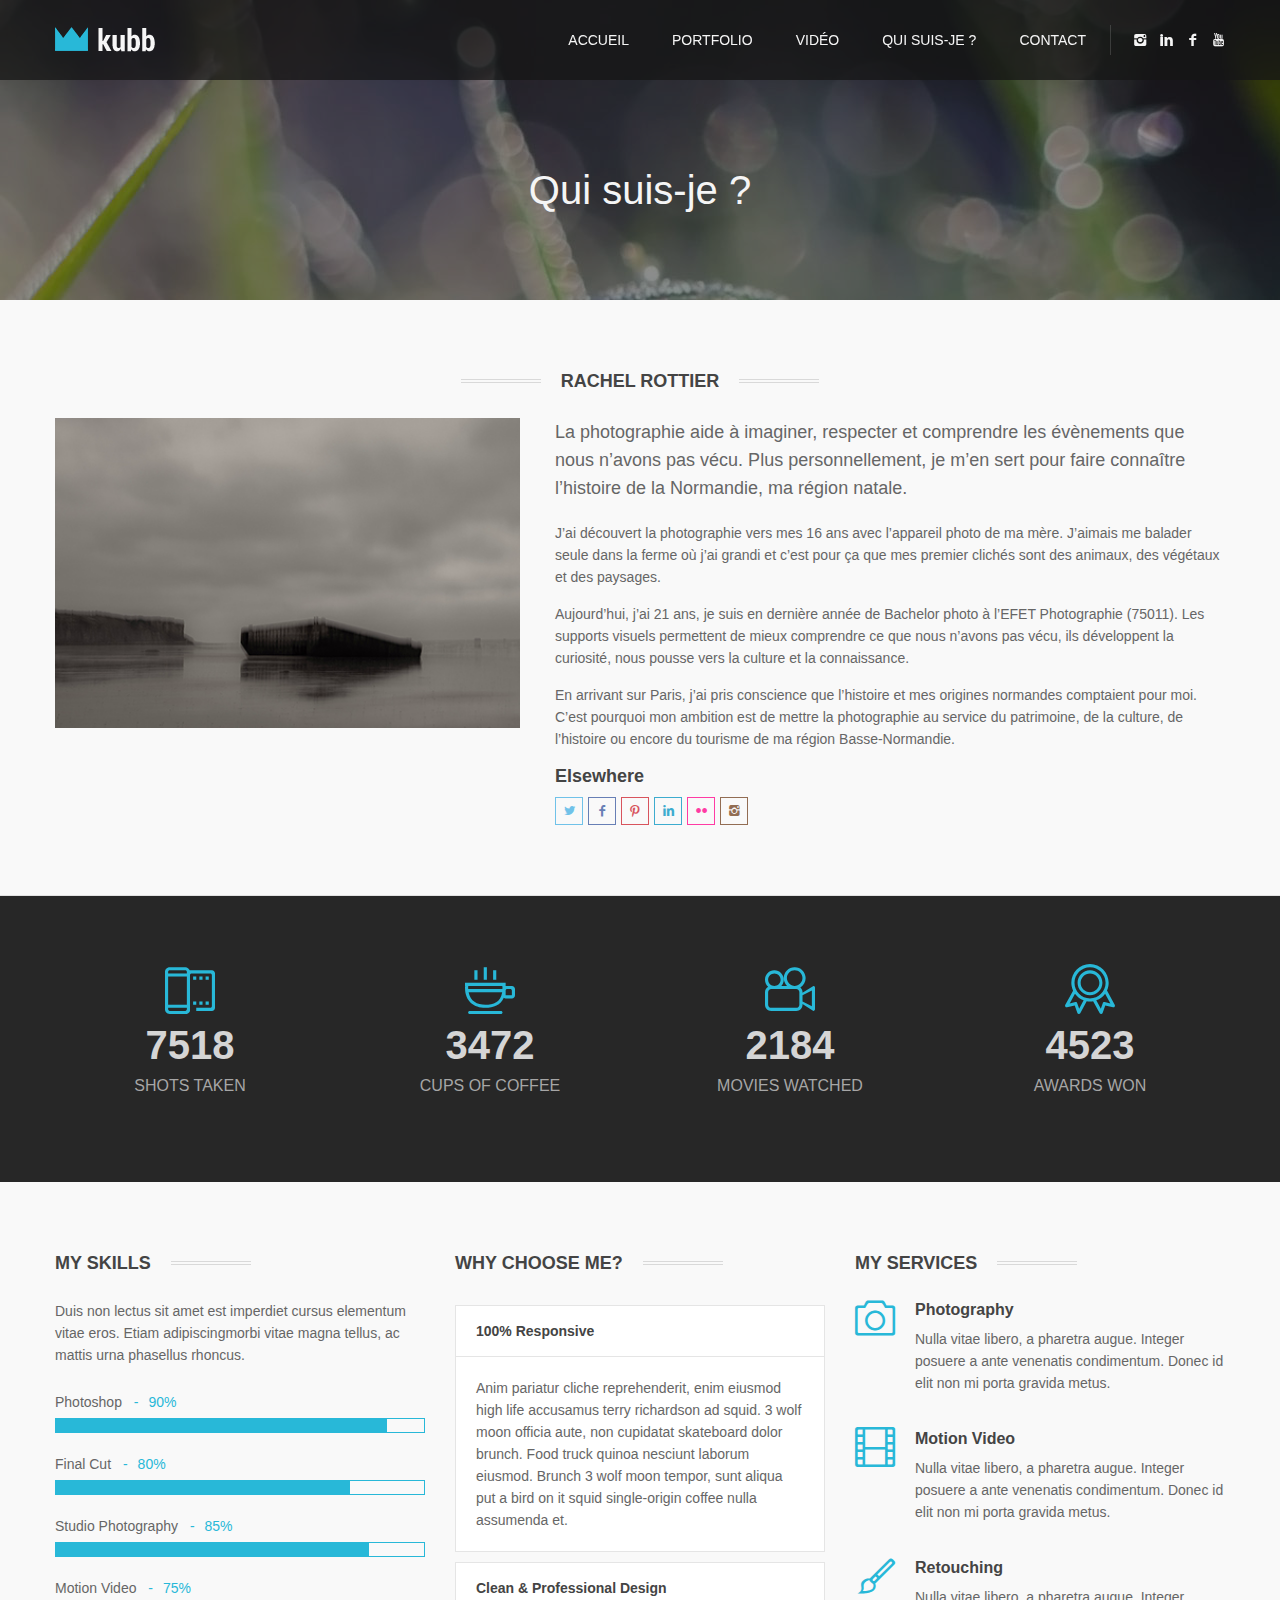
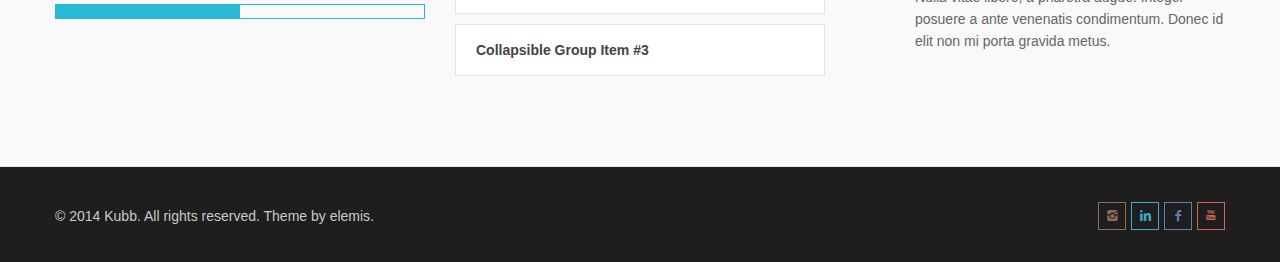
==== commit 597b0d56: "update photos" ====
--- a/about.html
+++ b/about.html
@@ -75,29 +75,23 @@
     <!--/.navbar -->
     <div class="page-title" style="background-image: url(style/images/art/page-title-7.jpg);">
       <div class="overlay"></div>
-      <h1>About</h1>
+      <h1>Qui suis-je ?</h1>
     </div>
     <div class="light-wrapper">
       <div class="container inner">
         <div class="section-title text-center">
-          <h3>Who is Behind?</h3>
+          <h3>Rachel Rottier</h3>
         </div>
         <div class="row">
           <div class="col-sm-5 rp20">
-            <figure><img src="style/images/art/about2.jpg" alt="" /></figure>
+            <figure><img src="style/images/art/pp11.jpg" alt="" /></figure>
           </div>
           <!-- /.span3 -->
           <div class="col-sm-7">
-            <p class="lead">Maecenas sed diam eget risus varius blandit sit amet non magna. Vivamus sagittis lacus vel
-              augue laoreet rutrum faucibus dolor auctor. Donec nulla non metus auctor fringilla. Cum sociis natoque
-              penatibus et magnis.</p>
-            <p>Praesent commodo cursus magna, vel scelerisque nisl consectetur et. Integer posuere erat a ante venenatis
-              dapibus posuere velit aliquet. Maecenas sed diam eget risus varius blandit sit amet non magna. Aenean
-              lacinia bibendum nulla sed consectetur. Vestibulum id ligula porta felis euismod semper. Nullam id dolor
-              id nibh ultricies vehicula ut id elit, fusce dapibus, tellus ac cursus commodo. Cras mattis consectetur
-              purus sit amet fermentum. Vestibulum id ligula porta felis euismod semper.</p>
-            <p>Praesent commodo cursus magna, vel scelerisque nisl consectetur et. Nullam id dolor id nibh ultricies
-              vehicula ut id elit. Lorem ipsum dolor sit amet, consectetur adipiscing elit. Nullam quis risus eget.</p>
+            <p class="lead">La photographie aide à imaginer, respecter et comprendre les évènements que nous n’avons pas vécu. Plus personnellement, je m’en sert pour faire connaître l’histoire de la Normandie, ma région natale.</p>
+            <p>J’ai découvert la photographie vers mes 16 ans avec l’appareil photo de ma mère. J’aimais me balader seule dans la ferme où j’ai grandi et c’est pour ça que mes premier clichés sont des animaux, des végétaux et des paysages.</p>
+            <p>Aujourd’hui, j’ai 21 ans, je suis en dernière année de Bachelor photo à l’EFET Photographie (75011). Les supports visuels permettent de mieux comprendre ce que nous n’avons pas vécu, ils développent la curiosité, nous pousse vers la culture et la connaissance.</p>
+            <p>En arrivant sur Paris, j’ai pris conscience que l’histoire et mes origines normandes comptaient pour moi. C’est pourquoi mon ambition est de mettre la photographie au service du patrimoine, de la culture, de l’histoire ou encore du tourisme de ma région Basse-Normandie.</p>
             <h3>Elsewhere</h3>
             <ul class="social">
               <li><a href="#"><i class="icon-s-twitter"></i></a></li>
--- a/style/css/color/aqua.css
+++ b/style/css/color/aqua.css
@@ -1,59 +1,73 @@
 .tp-loader.spinner0,
 #fancybox-loading div {
-    border-left: 3px solid rgba(40,184,216,.15);
-    border-right: 3px solid rgba(40,184,216,.15);
-    border-bottom: 3px solid rgba(40,184,216,.15);
-    border-top: 3px solid rgba(40,184,216,.8);
-}
+    border-left: 3px solid rgba(40, 184, 216, .15);
+    border-right: 3px solid rgba(40, 184, 216, .15);
+    border-bottom: 3px solid rgba(40, 184, 216, .15);
+    border-top: 3px solid rgba(40, 184, 216, .8);
+}
+
 a {
     color: #28b8d8;
 }
+
 .colored {
     color: #28b8d8
 }
+
 .color-wrapper {
     background: #28b8d8;
 }
+
 .color-wrapper:hover {
     background: #00a1c4;
 }
+
 .post-title a:hover {
     color: #28b8d8
 }
+
 ul.circled li:before {
     color: #28b8d8;
 }
+
 blockquote {
     background: #28b8d8;
 }
+
 .footer a:hover {
     color: #28b8d8
 }
-.nav > li > a:hover {
-    color: #28b8d8;
-}
-.nav > li.current > a {
-    color: #28b8d8;
-}
-.navbar .nav .open > a,
-.navbar .nav .open > a:hover,
-.navbar .nav .open > a:focus {
-    color: #28b8d8;
-}
-.navbar .dropdown-menu > li > a:hover,
-.navbar .dropdown-menu > li > a:focus,
-.navbar .dropdown-submenu:hover > a,
-.navbar .dropdown-submenu:focus > a,
-.navbar .dropdown-menu > .active > a,
-.navbar .dropdown-menu > .active > a:hover,
-.navbar .dropdown-menu > .active > a:focus {
-    color: #28b8d8;
-}
+
+.nav>li>a:hover {
+    color: #28b8d8;
+}
+
+.nav>li.current>a {
+    color: #28b8d8;
+}
+
+.navbar .nav .open>a,
+.navbar .nav .open>a:hover,
+.navbar .nav .open>a:focus {
+    color: #28b8d8;
+}
+
+.navbar .dropdown-menu>li>a:hover,
+.navbar .dropdown-menu>li>a:focus,
+.navbar .dropdown-submenu:hover>a,
+.navbar .dropdown-submenu:focus>a,
+.navbar .dropdown-menu>.active>a,
+.navbar .dropdown-menu>.active>a:hover,
+.navbar .dropdown-menu>.active>a:focus {
+    color: #28b8d8;
+}
+
 .btn,
 .parallax .btn-submit,
 .btn-submit {
     background: #28b8d8;
 }
+
 .btn:hover,
 .btn:focus,
 .btn:active,
@@ -61,100 +75,127 @@
 .parallax .btn-submit:hover {
     background: #00a1c4;
 }
+
 .black-wrapper .btn:hover {
     border: 1px solid #28b8d8;
     color: #28b8d8 !important;
     background: none;
 }
+
 .meta a:hover,
 .footer-meta a:hover {
     color: #28b8d8
 }
+
 .more {
     border-bottom: 1px solid #28b8d8
 }
+
 .tooltip-inner {
     background-color: #28b8d8;
 }
+
 .tooltip.top .tooltip-arrow,
 .tooltip.top-left .tooltip-arrow,
 .tooltip.top-right .tooltip-arrow {
     border-top-color: #28b8d8
 }
+
 .tooltip.right .tooltip-arrow {
     border-right-color: #28b8d8
 }
+
 .tooltip.left .tooltip-arrow {
     border-left-color: #28b8d8
 }
+
 .tooltip.bottom .tooltip-arrow,
 .tooltip.bottom-left .tooltip-arrow,
 .tooltip.bottom-right .tooltip-arrow {
     border-bottom-color: #28b8d8
 }
+
 figure a .text-overlay {
-    background: #28b8d8;
-    background: rgba(40,184,216,0.90);
-}
+    background: white;
+    background: rgba(255, 255, 255, 0.7);
+}
+
 .icon-overlay a .icn-more {
     background: #28b8d8;
-    background: rgba(40,184,216,0.93);
-}
+    background: rgba(40, 184, 216, 0.93);
+}
+
 .filter ul li a:hover,
 .filter ul li.current a,
 .filter ul li a.active {
     color: #28b8d8
 }
-.panel-title > a:hover {
-    color: #28b8d8
-}
+
+.panel-title>a:hover {
+    color: #28b8d8
+}
+
 .progress-list li em {
     color: #28b8d8;
 }
+
 .progress.plain {
     border: 1px solid #28b8d8;
 }
+
 .progress.plain .bar {
     background: #28b8d8;
 }
+
 .tp-caption a {
     color: #28b8d8
 }
+
 .services-1 .icon i.icn {
     color: #28b8d8;
 }
+
 .services-2 i {
     color: #28b8d8;
 }
+
 .tabs-top .tab a:hover,
 .tabs-top .tab.active a {
     color: #28b8d8
 }
-.pagination ul > li > a,
-.pagination ul > li > span {
-    background: #28b8d8;
-}
-.pagination ul > li > a:hover,
-.pagination ul > li > a:focus,
-.pagination ul > .active > a,
-.pagination ul > .active > span {
+
+.pagination ul>li>a,
+.pagination ul>li>span {
+    background: #28b8d8;
+}
+
+.pagination ul>li>a:hover,
+.pagination ul>li>a:focus,
+.pagination ul>.active>a,
+.pagination ul>.active>span {
     background: #00a1c4;
 }
+
 .sidebox a:hover {
     color: #28b8d8
 }
+
 #comments .info h2 a:hover {
     color: #28b8d8
 }
+
 #comments a.reply-link:hover {
     color: #28b8d8
 }
+
 .pricing .plan h4 span {
     color: #28b8d8
 }
-@media (max-width: 767px) { 
-	.navbar-nav > li > a,
-	.navbar-nav > li > a:focus {
-	    color: #28b8d8
-	}
+
+@media (max-width: 767px) {
+
+    .navbar-nav>li>a,
+    .navbar-nav>li>a:focus {
+        color: #28b8d8
+    }
 }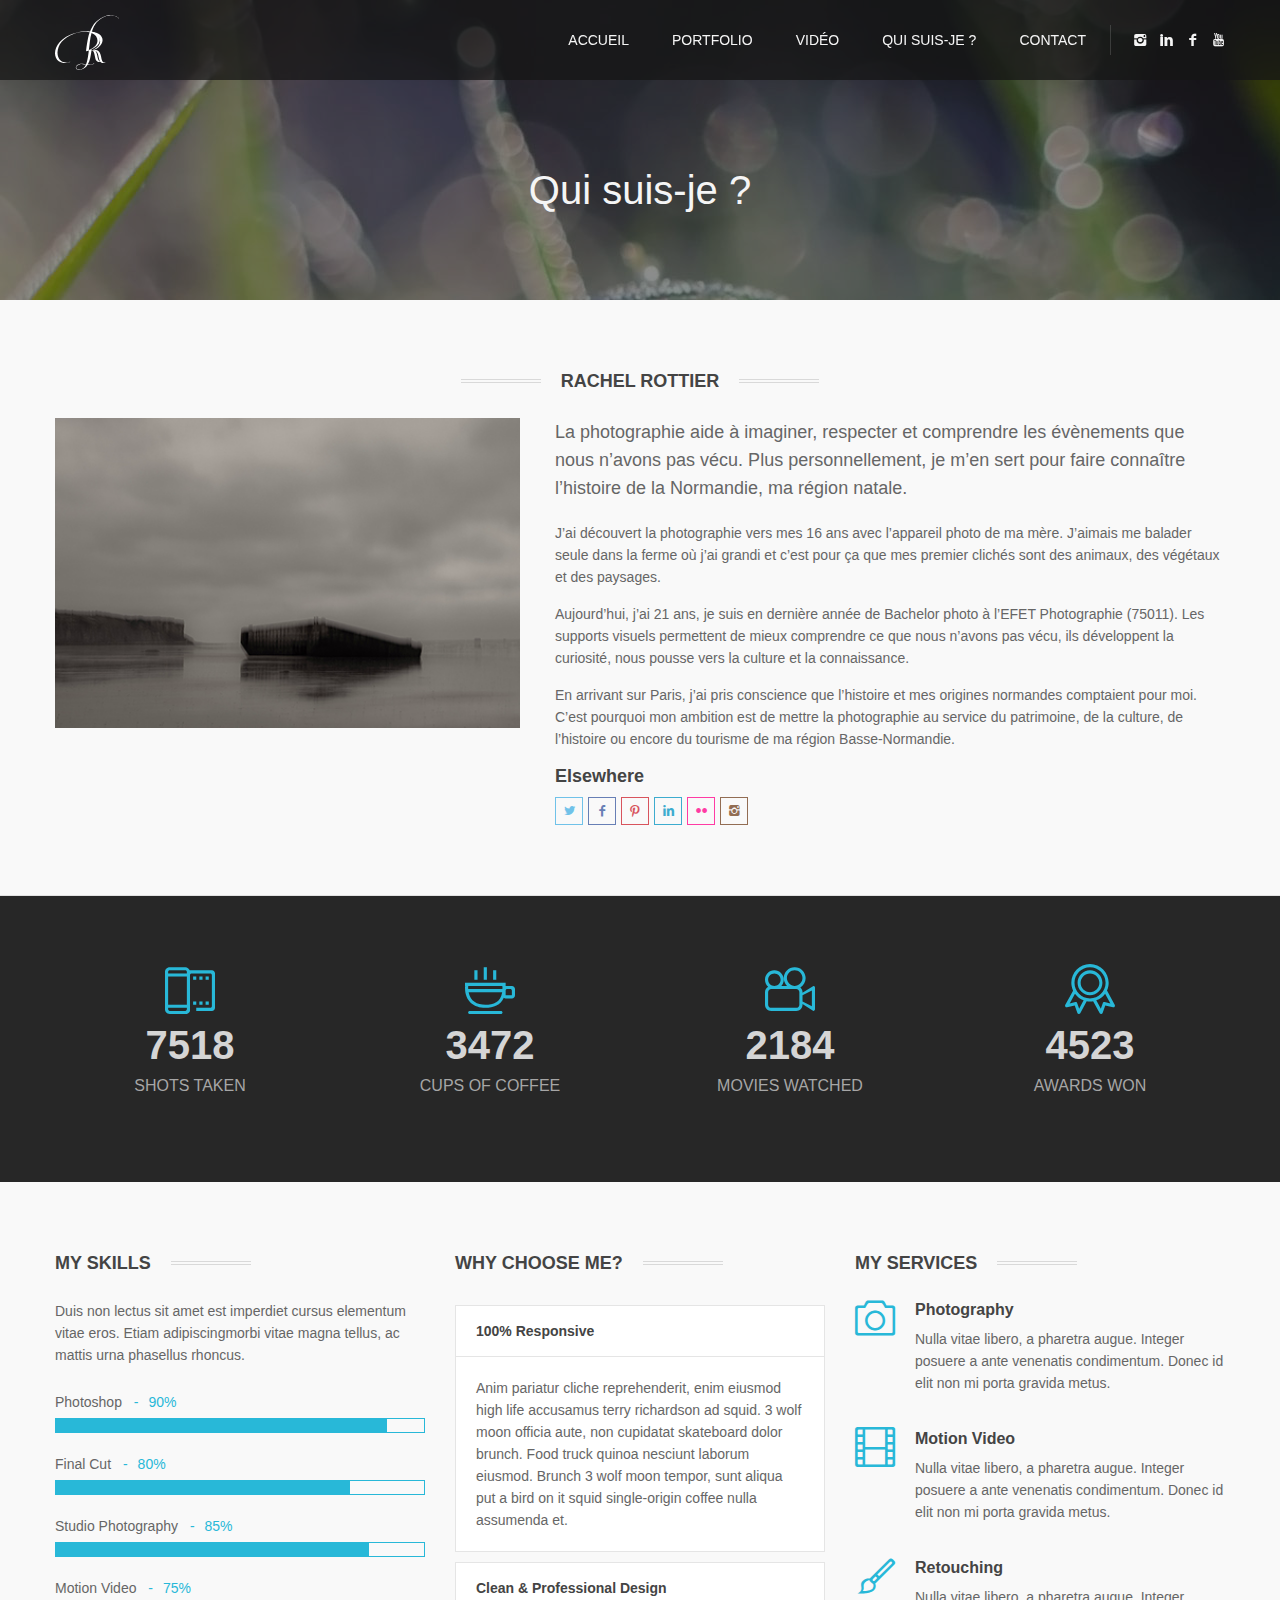
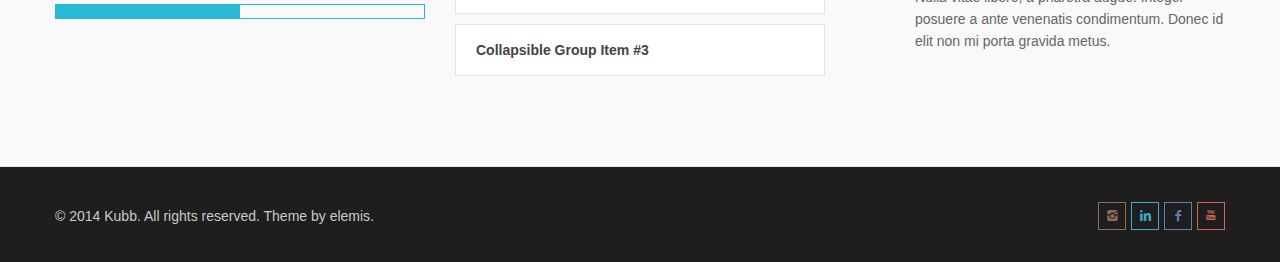
==== commit 31142b68: "update Logo in all pages" ====
--- a/about.html
+++ b/about.html
@@ -7,7 +7,7 @@
   <meta name="description" content="">
   <meta name="author" content="">
   <link rel="shortcut icon" href="style/images/favicon.png">
-  <title>Kubb</title>
+  <title>Rachel Rottier</title>
   <!-- Bootstrap core CSS -->
   <link href="style/css/bootstrap.css" rel="stylesheet">
   <link href="style/css/settings.css" rel="stylesheet">
@@ -36,10 +36,14 @@
     <div class="navbar">
       <div class="navbar-header">
         <div class="container">
-          <div class="basic-wrapper"> <a class="btn responsive-menu pull-right" data-toggle="collapse"
-              data-target=".navbar-collapse"><i class='icon-menu-1'></i></a> <a class="navbar-brand"
-              href="index.html"><img src="style/images/logo.png" alt="" data-src="style/images/logo.png"
-                data-ret="style/images/logo@2x.png" class="retina" /></a> </div>
+          <div class="basic-wrapper">
+            <a class="btn responsive-menu pull-right" data-toggle="collapse" data-target=".navbar-collapse">
+              <i class='icon-menu-1'></i>
+            </a>
+            <a class="navbar-brand" href="index.html">
+              <img src="style/images/logoblanc.svg" alt="" data-src="style/images/logoblanc.svg" data-ret="style/images/logoblanc.svg" class="retina" />
+            </a>
+          </div>
           <nav class="collapse navbar-collapse pull-right">
             <ul class="nav navbar-nav">
               <li class="dropdown">
--- a/style.css
+++ b/style.css
@@ -562,7 +562,7 @@
 
 .navbar-brand {
     padding: 0;
-    padding-top: 27px;
+    padding-top: 15px;
 }
 
 .navbar-brand img {
@@ -573,7 +573,7 @@
     transition: all 0.3s;
     -webkit-transform: translateZ();
     image-rendering: -webkit-optimize-contrast;
-    height: 25px;
+    height: 55px;
     width: inherit;
 }
 
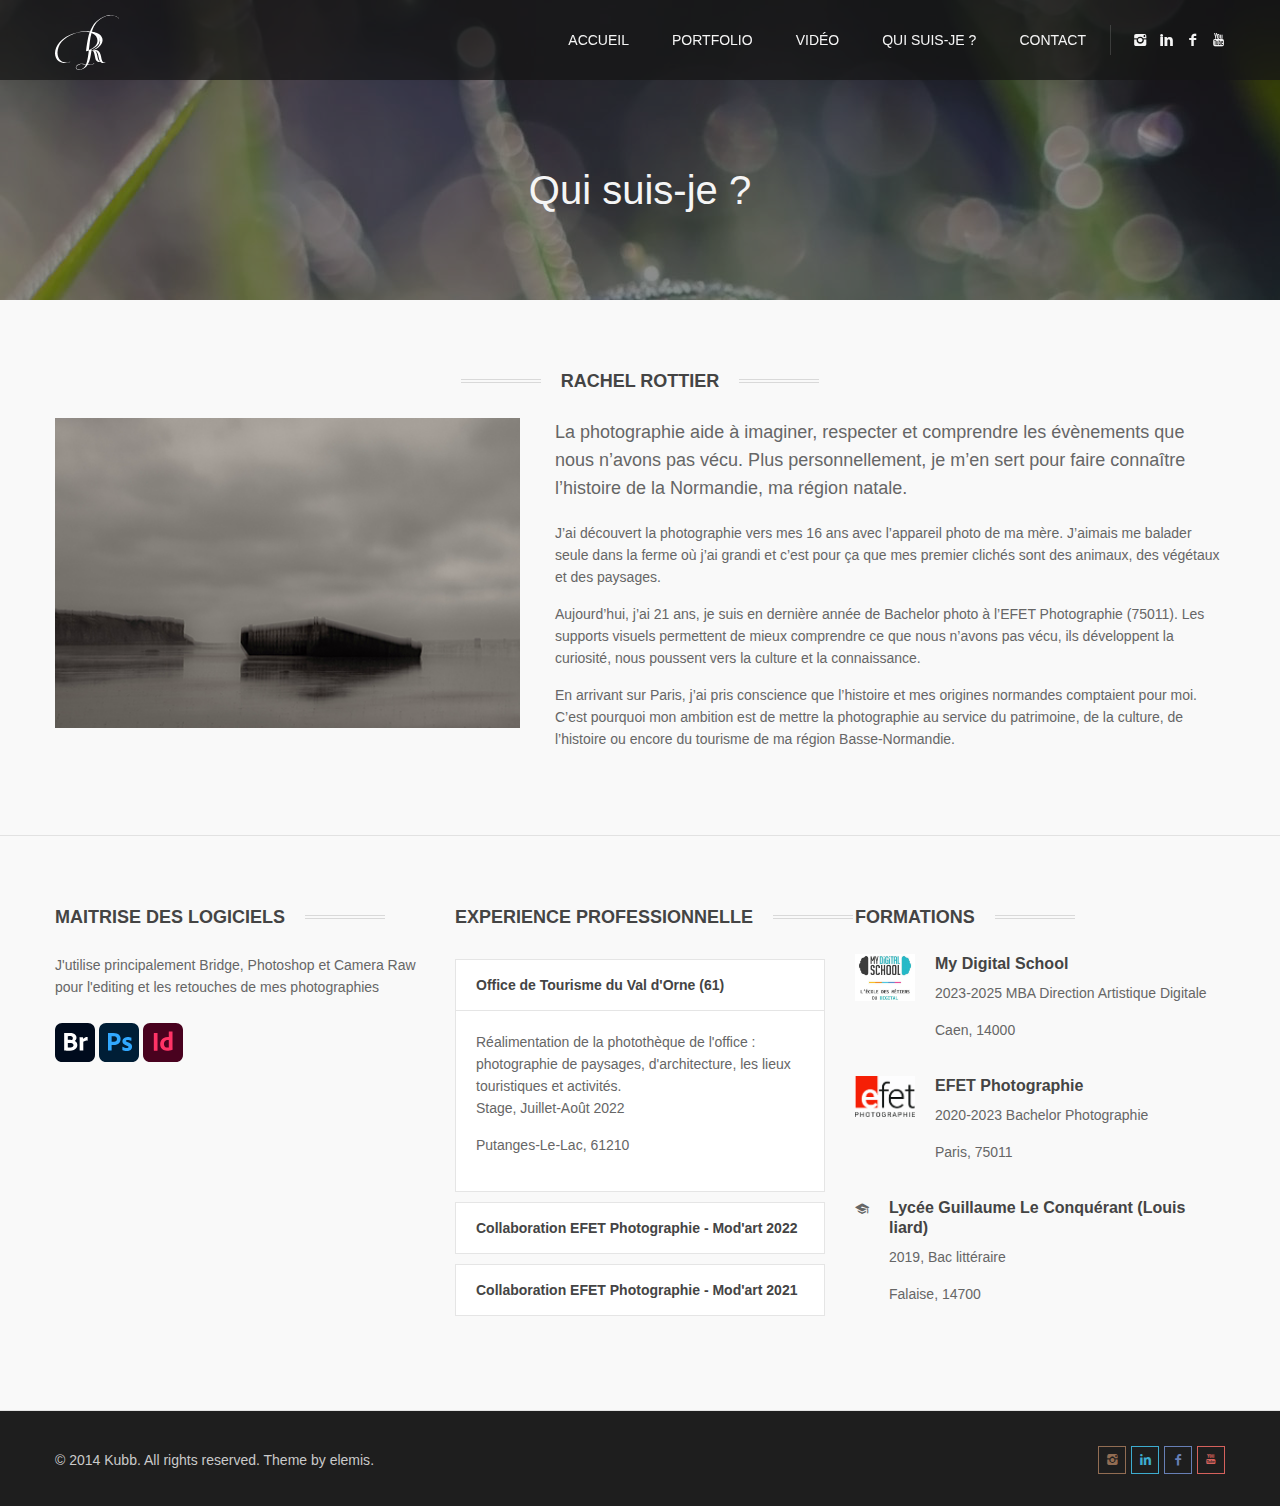
==== commit 481cc845: "cv update" ====
--- a/about.html
+++ b/about.html
@@ -94,17 +94,10 @@
           <div class="col-sm-7">
             <p class="lead">La photographie aide à imaginer, respecter et comprendre les évènements que nous n’avons pas vécu. Plus personnellement, je m’en sert pour faire connaître l’histoire de la Normandie, ma région natale.</p>
             <p>J’ai découvert la photographie vers mes 16 ans avec l’appareil photo de ma mère. J’aimais me balader seule dans la ferme où j’ai grandi et c’est pour ça que mes premier clichés sont des animaux, des végétaux et des paysages.</p>
-            <p>Aujourd’hui, j’ai 21 ans, je suis en dernière année de Bachelor photo à l’EFET Photographie (75011). Les supports visuels permettent de mieux comprendre ce que nous n’avons pas vécu, ils développent la curiosité, nous pousse vers la culture et la connaissance.</p>
+            <p>Aujourd’hui, j’ai 21 ans, je suis en dernière année de Bachelor photo à l’EFET Photographie (75011). Les supports visuels permettent de mieux comprendre ce que nous n’avons pas vécu, ils développent la curiosité, nous poussent vers la culture et la connaissance.</p>
             <p>En arrivant sur Paris, j’ai pris conscience que l’histoire et mes origines normandes comptaient pour moi. C’est pourquoi mon ambition est de mettre la photographie au service du patrimoine, de la culture, de l’histoire ou encore du tourisme de ma région Basse-Normandie.</p>
-            <h3>Elsewhere</h3>
-            <ul class="social">
-              <li><a href="#"><i class="icon-s-twitter"></i></a></li>
-              <li><a href="#"><i class="icon-s-facebook"></i></a></li>
-              <li><a href="#"><i class="icon-s-pinterest"></i></a></li>
-              <li><a href="#"><i class="icon-s-linkedin"></i></a></li>
-              <li><a href="#"><i class="icon-s-flickr"></i></a></li>
-              <li><a href="#"><i class="icon-s-instagram"></i></a></li>
-            </ul>
+           
+            
           </div>
           <!-- /.span9 -->
         </div>
@@ -112,7 +105,7 @@
 
       </div>
     </div>
-    <div class="black-wrapper">
+    <!-- <div class="black-wrapper">
       <div class="container inner">
         <div class="row text-center services-2 facts">
           <div class="col-sm-3">
@@ -145,26 +138,29 @@
           </div>
         </div>
       </div>
-    </div>
+    </div> -->
 
     <div class="light-wrapper">
       <div class="container inner">
         <div class="row">
           <div class="col-sm-4">
             <div class="section-title">
-              <h3>My Skills</h3>
-            </div>
-            <p>Duis non lectus sit amet est imperdiet cursus elementum vitae eros. Etiam adipiscingmorbi vitae magna
-              tellus, ac mattis urna phasellus rhoncus.</p>
+              <h3>Maitrise des logiciels</h3>
+            </div>
+            <p>J'utilise principalement Bridge, Photoshop et Camera Raw pour l'editing et les retouches de mes photographies</p>
             <div class="divide10"></div>
             <ul class="progress-list">
               <li>
-                <p>Photoshop <em>90%</em></p>
-                <div class="progress plain">
-                  <div class="bar" style="width: 90%;"></div>
-                </div>
-              </li>
-              <li>
+                <img src="style/images/bridge.svg" width="40px" alt="" />
+                
+                <img src="style/images/photoshop.svg" width="40px" alt="" />  
+
+                <img src="style/images/indesign.svg" width="40px" alt="" />
+                
+                
+                
+              </li>
+              <!-- <li>
                 <p>Final Cut <em>80%</em></p>
                 <div class="progress plain">
                   <div class="bar" style="width: 80%;"></div>
@@ -181,95 +177,89 @@
                 <div class="progress plain">
                   <div class="bar" style="width: 50%;"></div>
                 </div>
-              </li>
+              </li> -->
             </ul>
             <!-- /.progress-list -->
           </div>
           <div class="col-sm-4">
             <div class="section-title">
-              <h3>Why Choose Me?</h3>
+              <h3>Experience professionnelle</h3>
             </div>
             <div class="divide5"></div>
             <div class="panel-group" id="accordion">
               <div class="panel panel-default">
                 <div class="panel-heading">
                   <h4 class="panel-title"> <a data-toggle="collapse" class="panel-toggle active"
-                      data-parent="#accordion" href="#collapseOne"> 100% Responsive </a> </h4>
+                      data-parent="#accordion" href="#collapseOne"> Office de Tourisme du Val d'Orne (61) </a> </h4>
                 </div>
                 <div id="collapseOne" class="panel-collapse collapse in">
-                  <div class="panel-body">Anim pariatur cliche reprehenderit, enim eiusmod high life accusamus terry
-                    richardson ad squid. 3 wolf moon officia aute, non cupidatat skateboard dolor brunch. Food truck
-                    quinoa nesciunt laborum eiusmod. Brunch 3 wolf moon tempor, sunt aliqua put a bird on it squid
-                    single-origin coffee nulla assumenda et.</div>
+                  <div class="panel-body">Réalimentation de la photothèque de l'office : photographie de paysages, d'architecture, les lieux touristiques et activités.
+                    <p>Stage, Juillet-Août 2022</p> 
+                    <p>Putanges-Le-Lac, 61210</p>
+                  </div>
                 </div>
               </div>
               <div class="panel panel-default">
                 <div class="panel-heading">
                   <h4 class="panel-title"> <a data-toggle="collapse" class="panel-toggle" data-parent="#accordion"
-                      href="#collapseTwo"> Clean & Professional Design </a> </h4>
+                      href="#collapseTwo"> Collaboration EFET Photographie - Mod'art 2022 </a> </h4>
                 </div>
                 <div id="collapseTwo" class="panel-collapse collapse">
-                  <div class="panel-body"> Anim pariatur cliche reprehenderit, enim eiusmod high life accusamus terry
-                    richardson ad squid. 3 wolf moon officia aute, non cupidatat skateboard dolor brunch. Food truck
-                    quinoa nesciunt laborum eiusmod. Brunch 3 wolf moon tempor, sunt aliqua put a bird on it squid
-                    single-origin coffee nulla assumenda shoreditch et. Ad vegan excepteur butcher vice lomo. Leggings
-                    occaecat craft beer farm-to-table, raw denim aesthetic synth nesciunt you probably haven't heard of
-                    them accusamus labore sustainable VHS. </div>
+                  <div class="panel-body"> Shooting de mode en extérieur, éditing et retouches/Post-productions, à destination des book de fin d'année des deux stylistes choisis</div>
                 </div>
               </div>
               <div class="panel panel-default">
                 <div class="panel-heading">
                   <h4 class="panel-title"> <a data-toggle="collapse" class="panel-toggle" data-parent="#accordion"
-                      href="#collapseThree"> Collapsible Group Item #3 </a> </h4>
+                      href="#collapseThree"> Collaboration EFET Photographie - Mod'art 2021 </a> </h4>
                 </div>
                 <div id="collapseThree" class="panel-collapse collapse">
-                  <div class="panel-body"> Anim pariatur cliche reprehenderit, enim eiusmod high life accusamus terry
-                    richardson ad squid. 3 wolf moon officia aute, non cupidatat skateboard dolor brunch. Food truck
-                    quinoa nesciunt laborum eiusmod. Brunch 3 wolf moon tempor, sunt aliqua put a bird on it squid
-                    single-origin coffee nulla assumenda shoreditch et. Nihil anim keffiyeh helvetica, craft beer labore
-                    wes anderson cred nesciunt sapiente ea proident. Ad vegan excepteur butcher vice lomo. Leggings
-                    occaecat craft beer farm-to-table, raw denim aesthetic synth nesciunt you probably haven't heard of
-                    them accusamus labore sustainable VHS. </div>
+                  <div class="panel-body"> Shooting de mode en studio, photographies à destination du book de fin d'année des stylistes </div>
                 </div>
               </div>
             </div>
           </div>
           <div class="col-sm-4">
             <div class="section-title">
-              <h3> My Services</h3>
+              <h3> Formations</h3>
             </div>
             <div class="services-1">
               <div class="row">
                 <div class="col-sm-12">
                   <div class="bm20">
-                    <div class="icon"> <i class="budicon-camera-1 icn"></i> </div>
+                    <div class="icon"> <img src="style/images/mydigitalschool.jpg" width="60px" alt="" /></i> </div>
                     <!-- /.icon -->
                     <div class="text">
-                      <h4>Photography</h4>
-                      <p>Nulla vitae libero, a pharetra augue. Integer posuere a ante venenatis condimentum. Donec id
-                        elit non mi porta gravida metus.</p>
+                      <h4>My Digital School</h4>
+                      <p>2023-2025
+                        MBA Direction Artistique Digitale
+                      </p>
+                      <p>Caen, 14000</p>
                     </div>
                     <!-- /.text -->
                   </div>
                   <!-- /.div -->
                   <div class="bm20">
-                    <div class="icon"> <i class="budicon-video-1 icn"></i> </div>
+                    <div class="icon">  <img src="style/images/efet.png" width="60px" alt="" /></div>
                     <!-- /.icon -->
                     <div class="text">
-                      <h4>Motion Video</h4>
-                      <p>Nulla vitae libero, a pharetra augue. Integer posuere a ante venenatis condimentum. Donec id
-                        elit non mi porta gravida metus.</p>
+                      <h4>EFET Photographie</h4>
+                      <p>2020-2023
+                        Bachelor Photographie
+                      </p>
+                      <p>Paris, 75011</p>
                     </div>
                     <!-- /.text -->
                   </div>
                   <!-- /.div -->
                   <div class="bm20">
-                    <div class="icon"> <i class="budicon-brush icn"></i> </div>
+                    <div class="icon"> <i class="icon-graduation-cap"width="60px"> </i> </div>
                     <!-- /.icon -->
                     <div class="text">
-                      <h4>Retouching</h4>
-                      <p>Nulla vitae libero, a pharetra augue. Integer posuere a ante venenatis condimentum. Donec id
-                        elit non mi porta gravida metus.</p>
+                      <h4>Lycée Guillaume Le Conquérant (Louis liard)</h4>
+                      <p>2019,
+                        Bac littéraire</p>
+                        <p>Falaise, 14700</p>
                     </div>
                     <!-- /.text -->
                   </div>
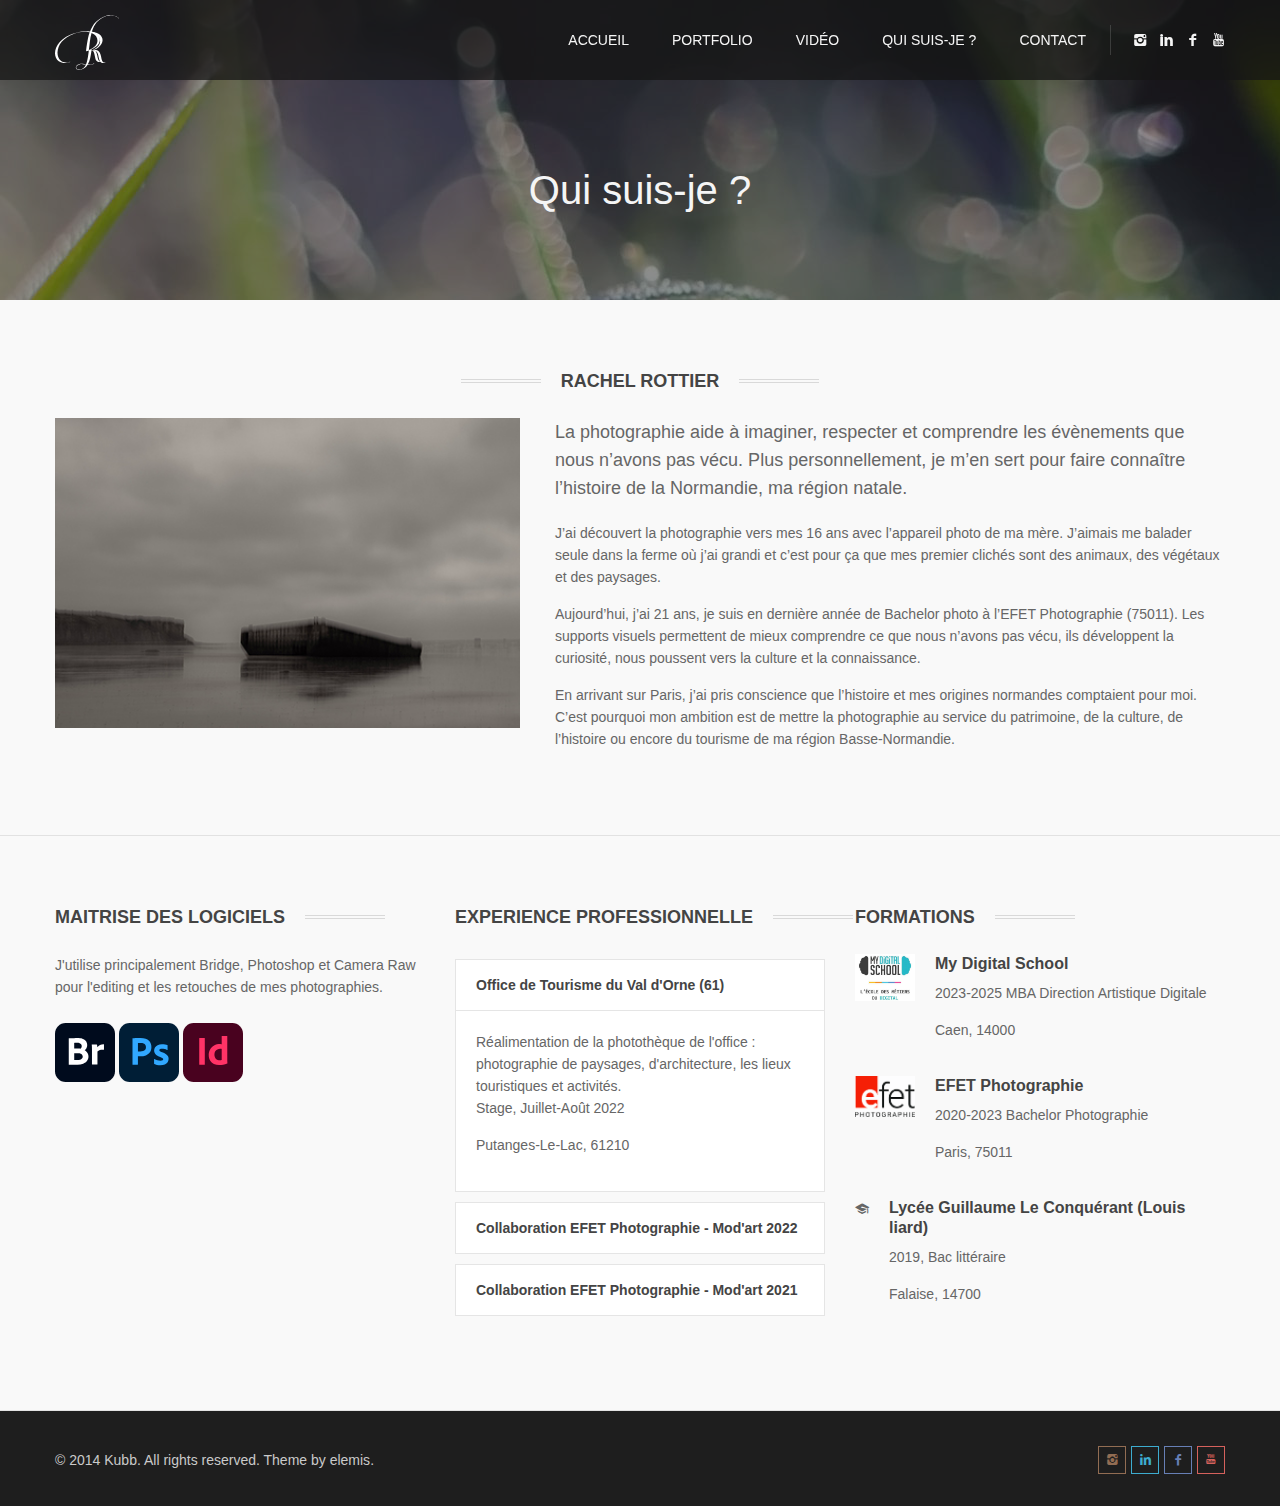
==== commit 17ff568c: "image page" ====
--- a/about.html
+++ b/about.html
@@ -68,7 +68,7 @@
               </li>
               <li><a href="https://www.facebook.com/Rottier.Rachel" target="_blank"><i class="icon-s-facebook"></i></a>
               </li>
-              <li><a href="https://www.facebook.com/Rottier.Rachel" target="_blank"><i class="icon-s-youtube"></i></a>
+              <li><a href="https://www.youtube.com/watch?v=TdX6RzM5NAA&t=2s" target="_blank"><i class="icon-s-youtube"></i></a>
               </li>
             </ul>
           </nav>
@@ -147,15 +147,18 @@
             <div class="section-title">
               <h3>Maitrise des logiciels</h3>
             </div>
-            <p>J'utilise principalement Bridge, Photoshop et Camera Raw pour l'editing et les retouches de mes photographies</p>
+            <p>J'utilise principalement Bridge, Photoshop et Camera Raw pour l'editing et les retouches de mes photographies.</p>
             <div class="divide10"></div>
             <ul class="progress-list">
               <li>
-                <img src="style/images/bridge.svg" width="40px" alt="" />
-                
-                <img src="style/images/photoshop.svg" width="40px" alt="" />  
-
-                <img src="style/images/indesign.svg" width="40px" alt="" />
+                
+                <img src="style/images/bridge.svg" width="60px" alt="" />
+                
+                <img src="style/images/photoshop.svg" width="60px" alt="" />  
+
+                <img src="style/images/indesign.svg" width="60px" alt="" /> 
+
+              
                 
                 
                 
@@ -253,7 +256,9 @@
                   </div>
                   <!-- /.div -->
                   <div class="bm20">
-                    <div class="icon"> <i class="icon-graduation-cap"width="60px"> </i> </div>
+                    <div class="icon">
+                      <i class="icon-graduation-cap"></i>
+                    </div>
                     <!-- /.icon -->
                     <div class="text">
                       <h4>Lycée Guillaume Le Conquérant (Louis liard)</h4>
@@ -282,7 +287,7 @@
           <li><a href="https://www.instagram.com/rottier_rachel/"><i class="icon-s-instagram"></i></a></li>
           <li><a href="https://www.linkedin.com/in/rachel-rottier-8515381b0/"><i class="icon-s-linkedin"></i></a></li>
           <li><a href="https://www.facebook.com/Rottier.Rachel"><i class="icon-s-facebook"></i></a></li>
-          <li><a href="#"><i class="icon-s-youtube"></i></a></li>
+          <li><a href="https://www.youtube.com/watch?v=TdX6RzM5NAA&t=2s" target="_blank"><i class="icon-s-youtube"></i></a></li>
         </ul>
       </div>
       <!-- .container -->
--- a/style.css
+++ b/style.css
@@ -3208,6 +3208,10 @@
     display: block;
 }
 
+.textBlack {
+    color: white;
+}
+
 #testimonials div {
     font-size: 20px;
     margin-bottom: 10px;
